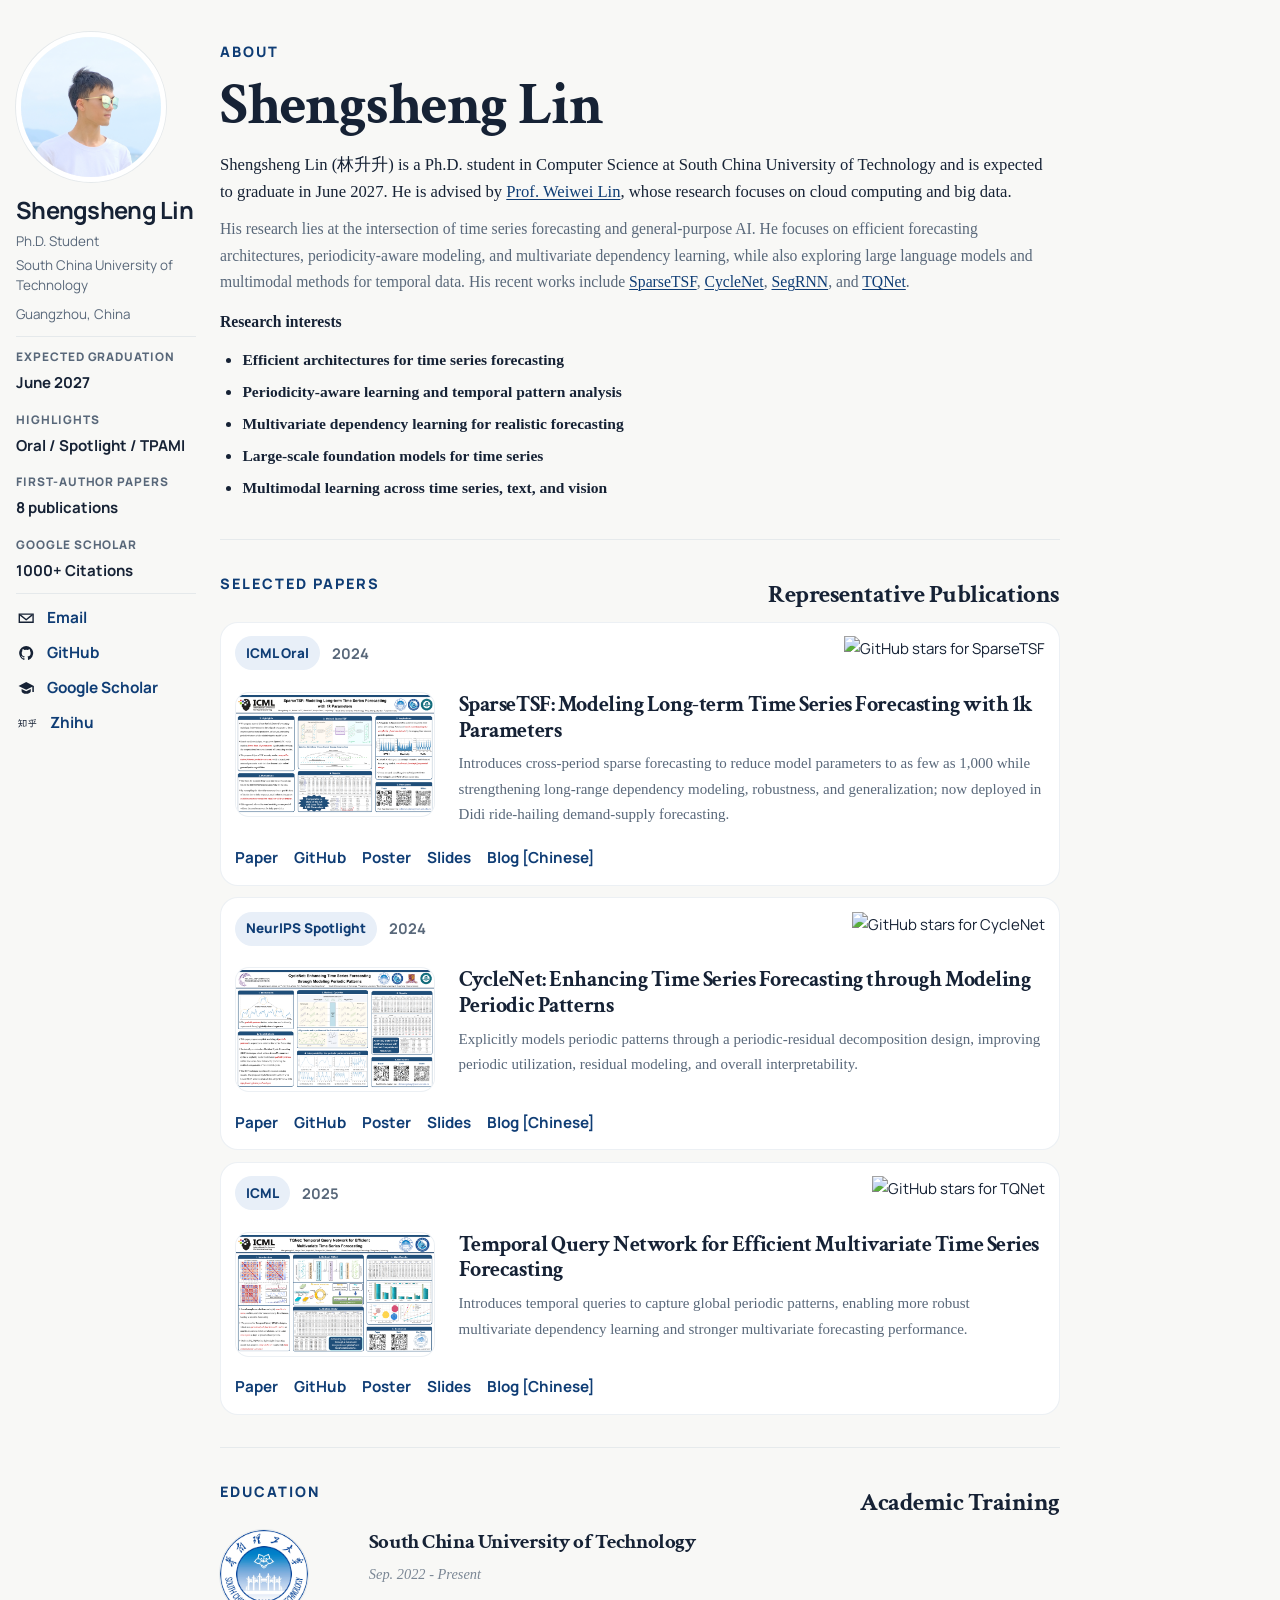
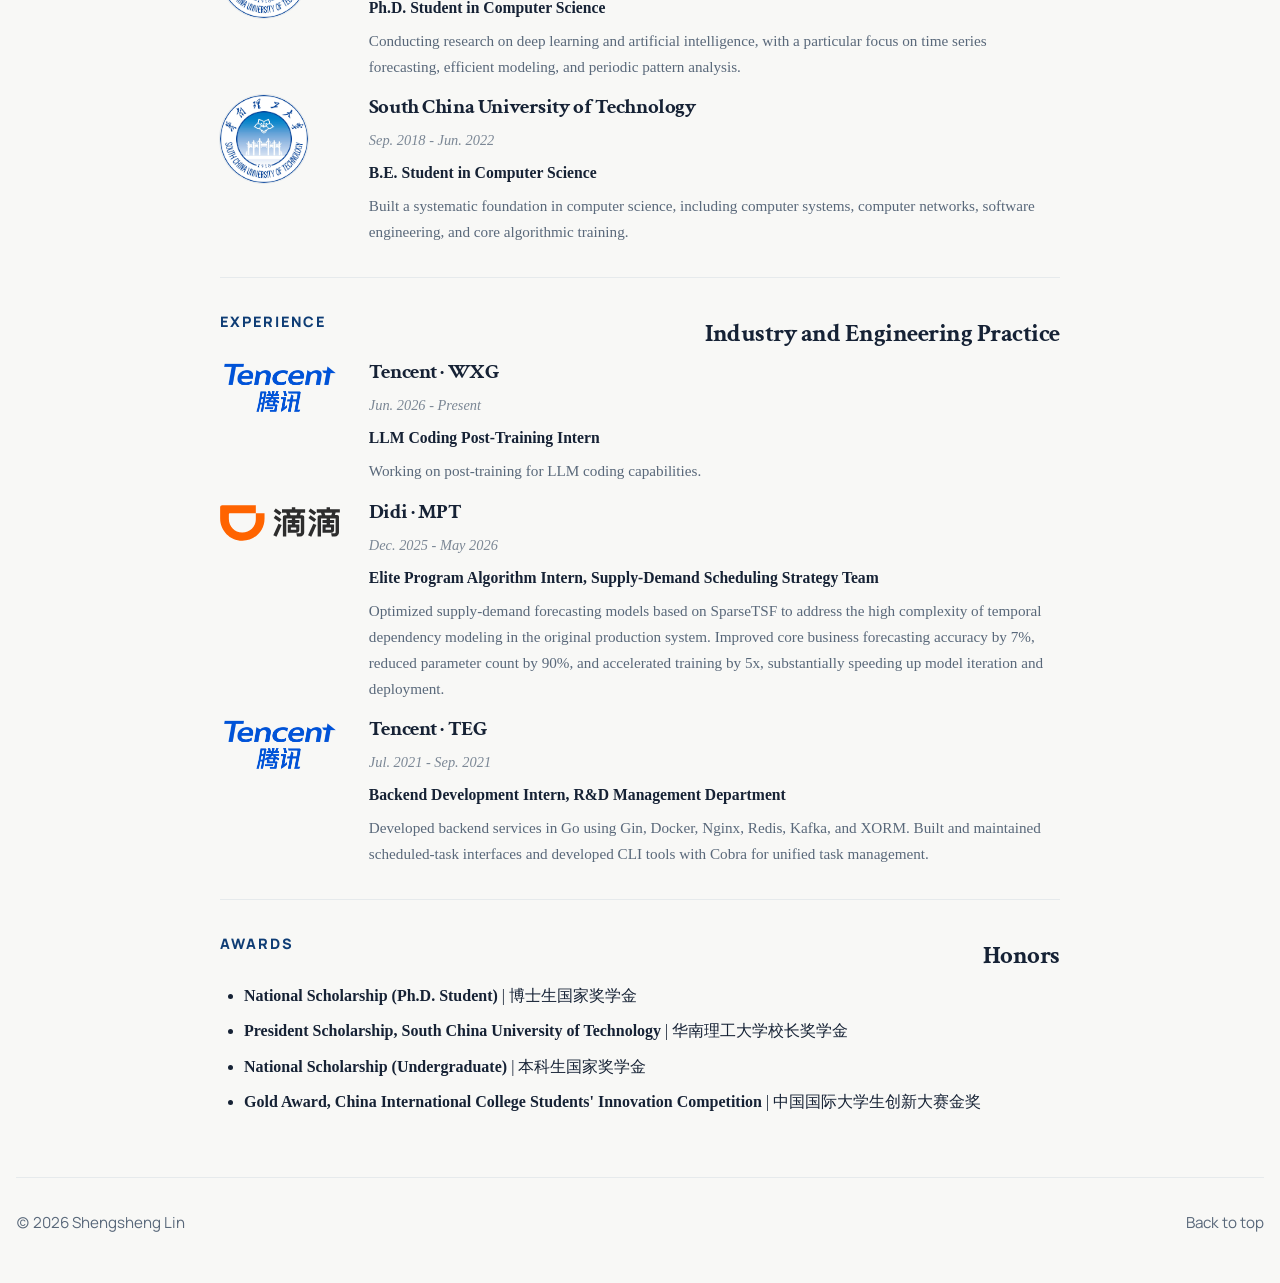
==== index.html @ 16d0e4eb "Update internship experience" ====
﻿<!DOCTYPE html>
<html lang="en">
  <head>
    <meta charset="UTF-8" />
    <meta name="viewport" content="width=device-width, initial-scale=1.0" />
    <title>Shengsheng Lin | Academic Homepage</title>
    <meta
      name="description"
      content="Academic homepage of Shengsheng Lin, Ph.D. student in Computer Science at South China University of Technology."
    />
    <link rel="preconnect" href="https://fonts.googleapis.com" />
    <link rel="preconnect" href="https://fonts.gstatic.com" crossorigin />
    <link
      href="https://fonts.googleapis.com/css2?family=Crimson+Text:wght@400;600;700&family=Manrope:wght@400;500;600;700;800&display=swap"
      rel="stylesheet"
    />
    <link rel="stylesheet" href="styles.css" />
  </head>
  <body>
    <main class="page-shell container" id="top">
      <aside class="intro-sidebar" aria-label="Profile summary">
        <img
          class="intro-avatar"
          src="assets/shengsheng-lin-avatar.jpg"
          alt="Portrait of Shengsheng Lin"
        />
        <h2 class="intro-name">Shengsheng Lin</h2>
        <p class="intro-role">Ph.D. Student</p>
        <p class="intro-affiliation">South China University of Technology</p>
        <p class="intro-location">Guangzhou, China</p>
        <dl class="intro-stats">
          <div>
            <dt>Expected Graduation</dt>
            <dd>June 2027</dd>
          </div>
          <div>
            <dt>Highlights</dt>
            <dd>Oral / Spotlight / TPAMI</dd>
          </div>
          <div>
            <dt>First-Author Papers</dt>
            <dd>8 publications</dd>
          </div>
          <div>
            <dt>Google Scholar</dt>
            <dd>1000+ Citations</dd>
          </div>
        </dl>
        <div class="intro-side-links" id="contact">
          <a href="mailto:linss2000@foxmail.com">
            <span class="icon" aria-hidden="true">
              <svg viewBox="0 0 24 24"><path d="M3 6.75h18v10.5H3z" fill="none" stroke="currentColor" stroke-width="1.8"/><path d="m4.5 8 7.5 6 7.5-6" fill="none" stroke="currentColor" stroke-width="1.8" stroke-linecap="round" stroke-linejoin="round"/></svg>
            </span>
            <span>Email</span>
          </a>
          <a href="https://github.com/lss-1138/" target="_blank" rel="noreferrer">
            <span class="icon" aria-hidden="true">
              <svg viewBox="0 0 24 24"><path d="M12 2.75a9.25 9.25 0 0 0-2.92 18.03c.46.08.62-.2.62-.44v-1.7c-2.53.55-3.06-1.08-3.06-1.08-.41-1.05-1.01-1.33-1.01-1.33-.82-.56.06-.55.06-.55.91.07 1.39.94 1.39.94.81 1.39 2.13.99 2.65.76.08-.59.32-.99.57-1.22-2.02-.23-4.14-1.01-4.14-4.49 0-.99.35-1.8.94-2.44-.09-.23-.41-1.17.09-2.43 0 0 .77-.25 2.52.93a8.7 8.7 0 0 1 4.58 0c1.74-1.18 2.51-.93 2.51-.93.5 1.26.19 2.2.1 2.43.58.64.93 1.45.93 2.44 0 3.49-2.12 4.26-4.15 4.49.33.28.61.83.61 1.68v2.49c0 .24.16.52.63.43A9.25 9.25 0 0 0 12 2.75Z" fill="currentColor"/></svg>
            </span>
            <span>GitHub</span>
          </a>
          <a href="https://scholar.google.com.hk/citations?user=_qbjJbAAAAAJ&hl=zh-CN" target="_blank" rel="noreferrer">
            <span class="icon" aria-hidden="true">
              <svg viewBox="0 0 24 24"><path d="M12 4 2 9.2 12 14l8-3.84V17h2V9.2L12 4Z" fill="currentColor"/><path d="M6 13.2V16c0 1.86 2.69 3.38 6 3.38s6-1.52 6-3.38v-2.8l-6 2.88-6-2.88Z" fill="currentColor"/></svg>
            </span>
            <span>Google Scholar</span>
          </a>
          <a href="https://www.zhihu.com/people/89-41-88-71-57" target="_blank" rel="noreferrer">
            <span class="icon icon-zhihu" aria-hidden="true">
              <svg viewBox="0 0 640 384"><g transform="translate(0 384) scale(1 -1)"><path d="M170.54 299.87V82.33L193.97 82.32L201.68 55.95L243.69 82.32H293.22V299.87H170.54zM268.29 105.94H240.35L212.45 88.43L207.37 105.9L195.47 105.94V276.25H268.29V105.94zM149.83 200.33H97.5C99.24 227.43 99.7 251.92 99.7 273.79H150.86S152.83 296.35 142.28 296.1H53.78C57.27 309.22 61.65 322.76 66.9 336.77C66.9 336.77 42.83 336.77 34.63 315.2C31.24 306.3 21.42 272.06 3.93 237.08C9.82 237.72 29.3 238.26 40.77 259.29C42.88 265.18 43.28 265.95 45.91 273.82H74.78C74.78 263.32 73.58 206.94 73.1 200.38H20.83C9.09 200.38 5.27 176.76 5.27 176.76H70.85C66.45 126.9 42.83 84.88 0 51.66C20.49 45.81 40.91 52.59 51 61.56C51 61.56 73.98 82.46 86.59 130.81L140.55 65.87S148.46 92.76 139.31 105.86C131.73 114.78 111.25 138.92 102.52 147.67L87.9 136.05C92.26 150.03 94.89 163.6 95.77 176.72H157.42S157.33 200.34 149.83 200.34zM561.85 201.93C582.68 227.57 606.83 260.5 606.83 260.5S588.18 275.3 579.45 264.56C573.45 256.41 542.62 216.36 542.62 216.36L561.85 201.93zM411.76 261.02C402.75 269.27 385.85 258.89 385.85 258.89S425.37 203.85 426.97 201.44L446.43 215.17S420.76 252.78 411.77 261.03zM640 189.65C620.22 189.65 509.09 188.72 508.94 188.72V289.72C513.75 289.72 521.36 290.12 531.79 290.92C572.67 293.33 601.92 294.92 619.56 295.73C619.56 295.73 631.78 322.92 618.97 329.17C615.9 330.35 595.8 324.59 595.8 324.59S430.58 308.1 363.44 306.54C365.04 297.72 371.06 289.46 379.22 286.99C392.53 283.51 401.91 285.29 428.37 286.1C453.2 287.7 472.05 288.53 484.88 288.53V188.72H351.41S354.23 166.41 376.92 165.87H484.86V94.95C484.86 80.98 473.67 72.96 460.38 73.83C446.3 73.72 434.3 74.98 418.69 75.64C420.68 71.67 425.02 61.25 438 53.8C447.88 48.99 454.17 47.23 464.02 47.23C493.58 47.23 509.69 64.51 508.91 92.54V165.86H631.27C640.95 165.86 639.97 189.64 639.97 189.64L640 189.65z" fill="currentColor"/></g></svg>
            </span>
            <span>Zhihu</span>
          </a>
        </div>
      </aside>

      <div class="page-content">
        <section class="hero section" id="about">
          <div class="intro-main">
            <p class="eyebrow">About</p>
            <h1>Shengsheng Lin</h1>
            <p class="intro-lead">
              Shengsheng Lin (林升升) is a Ph.D. student in Computer Science at South
              China University of Technology and is expected to graduate in June
              2027. He is advised by
              <a href="https://scholar.google.com.hk/citations?user=IWsha94AAAAJ&hl=zh-CN" target="_blank" rel="noreferrer">Prof. Weiwei Lin</a>,
              whose research focuses on cloud computing and big data.
            </p>
            <p class="intro-paragraph">
              His research lies at the intersection of time series forecasting
              and general-purpose AI. He focuses on efficient forecasting
              architectures, periodicity-aware modeling, and multivariate
              dependency learning, while also exploring large language models
              and multimodal methods for temporal data. His recent works
              include
              <a href="https://ieeexplore.ieee.org/abstract/document/11141354" target="_blank" rel="noreferrer">SparseTSF</a>,
              <a href="https://arxiv.org/pdf/2409.18479" target="_blank" rel="noreferrer">CycleNet</a>,
              <a href="https://github.com/lss-1138/SegRNN" target="_blank" rel="noreferrer">SegRNN</a>,
              and
              <a href="https://arxiv.org/pdf/2505.12917" target="_blank" rel="noreferrer">TQNet</a>.
            </p>
            <div class="interest-block">
              <p class="interest-title">Research interests</p>
              <ul class="interest-list">
                <li>Efficient architectures for time series forecasting</li>
                <li>Periodicity-aware learning and temporal pattern analysis</li>
                <li>Multivariate dependency learning for realistic forecasting</li>
                <li>Large-scale foundation models for time series</li>
                <li>Multimodal learning across time series, text, and vision</li>
              </ul>
            </div>
          </div>
        </section>

      <section class="section section-divider" id="papers">
        <div class="container">
          <div class="section-heading">
            <p class="section-kicker">Selected Papers</p>
            <h2>Representative Publications</h2>
          </div>
          <div class="paper-list">
            <article class="paper-item">
              <div class="paper-head">
                <div class="paper-meta-line">
                  <span class="badge">ICML Oral</span>
                  <span class="paper-year">2024</span>
                </div>
                <a class="paper-corner-badge" href="https://github.com/lss-1138/SparseTSF" target="_blank" rel="noreferrer">
                  <img alt="GitHub stars for SparseTSF" src="https://img.shields.io/github/stars/lss-1138/SparseTSF?style=social" />
                </a>
              </div>
              <div class="paper-body">
                <img
                  class="paper-thumb"
                  src="assets/sparsetsf-icml2024-oral-poster.png"
                  alt="Poster preview for SparseTSF"
                  data-fullsrc="assets/sparsetsf-icml2024-oral-poster.png"
                />
                <div class="paper-content">
                  <h3>SparseTSF: Modeling Long-term Time Series Forecasting with 1k Parameters</h3>
                  <p class="paper-summary">
                    Introduces cross-period sparse forecasting to reduce model
                    parameters to as few as 1,000 while strengthening long-range
                    dependency modeling, robustness, and generalization; now
                    deployed in Didi ride-hailing demand-supply forecasting.
                  </p>
                </div>
              </div>
              <div class="link-row">
                <a href="https://ieeexplore.ieee.org/abstract/document/11141354" target="_blank" rel="noreferrer">Paper</a>
                <a href="https://github.com/lss-1138/SparseTSF" target="_blank" rel="noreferrer">GitHub</a>
                <a href="https://drive.google.com/file/d/1pJ32EdIPgtRAYTQWYd768N6lPxtDx3sV/view?usp=drive_link" target="_blank" rel="noreferrer">Poster</a>
                <a href="https://drive.google.com/file/d/1UJOwT0SOEoBsPVaLEBX4gMhNKZX7CF9q/view?usp=drive_link" target="_blank" rel="noreferrer">Slides</a>
                <a href="https://zhuanlan.zhihu.com/p/701070533" target="_blank" rel="noreferrer">Blog [Chinese]</a>
              </div>
            </article>

            <article class="paper-item">
              <div class="paper-head">
                <div class="paper-meta-line">
                  <span class="badge">NeurIPS Spotlight</span>
                  <span class="paper-year">2024</span>
                </div>
                <a class="paper-corner-badge" href="https://github.com/ACAT-SCUT/CycleNet" target="_blank" rel="noreferrer">
                  <img alt="GitHub stars for CycleNet" src="https://img.shields.io/github/stars/ACAT-SCUT/CycleNet?style=social" />
                </a>
              </div>
              <div class="paper-body">
                <img
                  class="paper-thumb"
                  src="assets/cyclenet-neurips2024-spotlight-poster.png"
                  alt="Poster preview for CycleNet"
                  data-fullsrc="assets/cyclenet-neurips2024-spotlight-poster.png"
                />
                <div class="paper-content">
                  <h3>CycleNet: Enhancing Time Series Forecasting through Modeling Periodic Patterns</h3>
                  <p class="paper-summary">
                    Explicitly models periodic patterns through a
                    periodic-residual decomposition design, improving periodic
                    utilization, residual modeling, and overall interpretability.
                  </p>
                </div>
              </div>
              <div class="link-row">
                <a href="https://arxiv.org/pdf/2409.18479" target="_blank" rel="noreferrer">Paper</a>
                <a href="https://github.com/ACAT-SCUT/CycleNet" target="_blank" rel="noreferrer">GitHub</a>
                <a href="https://drive.google.com/file/d/1dBnmrjtTab4M5L9qfrdAp2Y_xr53hBZ1/view?usp=drive_link" target="_blank" rel="noreferrer">Poster</a>
                <a href="https://drive.google.com/file/d/1QcCCxRFtnFYPtaXmZiF4Zby5r-nl5tR5/view?usp=drive_link" target="_blank" rel="noreferrer">Slides</a>
                <a href="https://zhuanlan.zhihu.com/p/984766136" target="_blank" rel="noreferrer">Blog [Chinese]</a>
              </div>
            </article>

            <article class="paper-item">
              <div class="paper-head">
                <div class="paper-meta-line">
                  <span class="badge">ICML</span>
                  <span class="paper-year">2025</span>
                </div>
                <a class="paper-corner-badge" href="https://github.com/ACAT-SCUT/TQNet" target="_blank" rel="noreferrer">
                  <img alt="GitHub stars for TQNet" src="https://img.shields.io/github/stars/ACAT-SCUT/TQNet?style=social" />
                </a>
              </div>
              <div class="paper-body">
                <img
                  class="paper-thumb"
                  src="assets/tqnet-icml2025-poster.png"
                  alt="Poster preview for TQNet"
                  data-fullsrc="assets/tqnet-icml2025-poster.png"
                />
                <div class="paper-content">
                  <h3>Temporal Query Network for Efficient Multivariate Time Series Forecasting</h3>
                  <p class="paper-summary">
                    Introduces temporal queries to capture global periodic
                    patterns, enabling more robust multivariate dependency
                    learning and stronger multivariate forecasting performance.
                  </p>
                </div>
              </div>
              <div class="link-row">
                <a href="https://arxiv.org/pdf/2505.12917" target="_blank" rel="noreferrer">Paper</a>
                <a href="https://github.com/ACAT-SCUT/TQNet" target="_blank" rel="noreferrer">GitHub</a>
                <a href="https://drive.google.com/file/d/1ZFuo8_lDzD104UuzxkHRmchuWUPN2x5F/view?usp=drive_link" target="_blank" rel="noreferrer">Poster</a>
                <a href="https://drive.google.com/file/d/1cJVuZ1uLKSkLgbGJA_KZHVnehhlGx64S/view?usp=drive_link" target="_blank" rel="noreferrer">Slides</a>
                <a href="https://zhuanlan.zhihu.com/p/1908842630466471890" target="_blank" rel="noreferrer">Blog [Chinese]</a>
              </div>
            </article>
          </div>
        </div>
      </section>

      <section class="section section-divider" id="education">
        <div class="container">
          <div class="section-heading education-heading">
            <p class="section-kicker">Education</p>
            <h2>Academic Training</h2>
          </div>
          <div class="experience-list">
            <article class="experience-entry">
              <img
                class="experience-logo experience-logo-round"
                src="assets/scut-emblem.jpg"
                alt="South China University of Technology emblem"
              />
              <div class="experience-content">
                <h3>South China University of Technology</h3>
                <p class="experience-date">Sep. 2022 - Present</p>
                <p class="experience-role">Ph.D. Student in Computer Science</p>
                <p class="experience-desc">
                  Conducting research on deep learning and artificial
                  intelligence, with a particular focus on time series
                  forecasting, efficient modeling, and periodic pattern
                  analysis.
                </p>
              </div>
            </article>
            <article class="experience-entry">
              <img
                class="experience-logo experience-logo-round"
                src="assets/scut-emblem.jpg"
                alt="South China University of Technology emblem"
              />
              <div class="experience-content">
                <h3>South China University of Technology</h3>
                <p class="experience-date">Sep. 2018 - Jun. 2022</p>
                <p class="experience-role">B.E. Student in Computer Science</p>
                <p class="experience-desc">
                  Built a systematic foundation in computer science, including
                  computer systems, computer networks, software engineering,
                  and core algorithmic training.
                </p>
              </div>
            </article>
          </div>
        </div>
      </section>

      <section class="section section-divider" id="experience">
        <div class="container">
          <div class="section-heading">
            <p class="section-kicker">Experience</p>
            <h2>Industry and Engineering Practice</h2>
          </div>
          <div class="experience-list">
            <article class="experience-entry">
              <img
                class="experience-logo"
                src="assets/tencent-logo.avif"
                alt="Tencent logo"
              />
              <div class="experience-content">
                <h3>Tencent · WXG</h3>
                <p class="experience-date">Jun. 2026 - Present</p>
                <p class="experience-role">LLM Coding Post-Training Intern</p>
                <p class="experience-desc">
                  Working on post-training for LLM coding capabilities.
                </p>
              </div>
            </article>
            <article class="experience-entry">
              <img
                class="experience-logo"
                src="assets/didi-logo.svg"
                alt="Didi Chuxing logo"
              />
              <div class="experience-content">
                <h3>Didi · MPT</h3>
                <p class="experience-date">Dec. 2025 - May 2026</p>
                <p class="experience-role">Elite Program Algorithm Intern, Supply-Demand Scheduling Strategy Team</p>
                <p class="experience-desc">
                  Optimized supply-demand forecasting models based on
                  SparseTSF to address the high complexity of temporal
                  dependency modeling in the original production system.
                  Improved core business forecasting accuracy by 7%, reduced
                  parameter count by 90%, and accelerated training by 5x,
                  substantially speeding up model iteration and deployment.
                </p>
              </div>
            </article>
            <article class="experience-entry">
              <img
                class="experience-logo"
                src="assets/tencent-logo.avif"
                alt="Tencent logo"
              />
              <div class="experience-content">
                <h3>Tencent · TEG</h3>
                <p class="experience-date">Jul. 2021 - Sep. 2021</p>
                <p class="experience-role">Backend Development Intern, R&amp;D Management Department</p>
                <p class="experience-desc">
                  Developed backend services in Go using Gin, Docker, Nginx,
                  Redis, Kafka, and XORM. Built and maintained scheduled-task
                  interfaces and developed CLI tools with Cobra for unified
                  task management.
                </p>
              </div>
            </article>
          </div>
        </div>
      </section>

      <section class="section section-divider" id="awards">
        <div class="container">
          <div class="section-heading">
            <p class="section-kicker">Awards</p>
            <h2>Honors</h2>
          </div>
          <ul class="awards-list">
            <li>
              <strong>National Scholarship (Ph.D. Student)</strong> | 博士生国家奖学金
            </li>
            <li>
              <strong>President Scholarship, South China University of Technology</strong> | 华南理工大学校长奖学金
            </li>
            <li>
              <strong>National Scholarship (Undergraduate)</strong> | 本科生国家奖学金
            </li>
            <li>
              <strong>Gold Award, China International College Students' Innovation Competition</strong> | 中国国际大学生创新大赛金奖
            </li>
          </ul>
        </div>
      </section>

      </div>
    </main>

    <footer class="site-footer">
      <div class="container footer-shell">
        <p>(c) <span id="current-year"></span> Shengsheng Lin</p>
        <a href="#top">Back to top</a>
      </div>
    </footer>

    <div class="lightbox" id="image-lightbox" aria-hidden="true">
      <button class="lightbox-close" type="button" aria-label="Close image viewer">x</button>
      <img class="lightbox-image" src="" alt="" />
    </div>

    <script src="script.js"></script>
  </body>
</html>
---- styles.css ----
:root {
  color-scheme: light;
  --bg: #f8f8f6;
  --surface: #ffffff;
  --surface-soft: #f4f6f8;
  --text: #162235;
  --text-soft: #59687a;
  --line: #d9e1e8;
  --line-soft: rgba(15, 61, 117, 0.08);
  --accent: #0f3d75;
  --accent-soft: #e8eff8;
  --shadow: 0 16px 40px rgba(11, 28, 52, 0.08);
  --radius-lg: 24px;
  --radius-md: 18px;
  --radius-sm: 12px;
  --container: 1100px;
  --nav-height: 78px;
}

*,
*::before,
*::after {
  box-sizing: border-box;
}

html {
  scroll-behavior: smooth;
  scroll-padding-top: calc(var(--nav-height) + 18px);
}

body {
  margin: 0;
  font-family: "Manrope", sans-serif;
  background: var(--bg);
  color: var(--text);
  line-height: 1.7;
  font-size: 15px;
}

img {
  display: block;
  max-width: 100%;
}

a {
  color: inherit;
  text-decoration: none;
}

button,
a {
  -webkit-tap-highlight-color: transparent;
}

.container {
  width: min(calc(100% - 2rem), 1320px);
  margin: 0 auto;
}

.page-shell {
  display: block;
  padding-top: 2.5rem;
}

.page-content {
  max-width: 840px;
  margin: 0 auto;
  min-width: 0;
}

.page-content .container {
  width: 100%;
  margin: 0;
}

.section {
  padding: 2rem 0;
}

.section-divider {
  border-top: 1px solid var(--line-soft);
}

.site-header {
  position: sticky;
  top: 0;
  z-index: 100;
  backdrop-filter: blur(14px);
  background: rgba(248, 248, 246, 0.9);
  border-bottom: 1px solid var(--line-soft);
}

.nav-shell {
  min-height: var(--nav-height);
  display: flex;
  align-items: center;
  justify-content: space-between;
  gap: 1rem;
}

.brand {
  display: inline-flex;
  align-items: center;
  gap: 0.75rem;
  font-weight: 800;
  letter-spacing: -0.02em;
}

.brand-mark {
  width: 2.5rem;
  height: 2.5rem;
  display: inline-grid;
  place-items: center;
  border-radius: 50%;
  background: var(--accent);
  color: #fff;
  font-size: 0.9rem;
}

.site-nav {
  display: flex;
  flex-wrap: wrap;
  justify-content: flex-end;
  gap: 0.25rem;
}

.site-nav a {
  color: var(--text-soft);
  padding: 0.55rem 0.8rem;
  border-radius: 999px;
  font-size: 0.94rem;
  transition: color 160ms ease, background-color 160ms ease;
}

.site-nav a:hover,
.site-nav a:focus-visible,
.site-nav a.is-active {
  color: var(--accent);
  background: rgba(15, 61, 117, 0.08);
}

.nav-toggle {
  display: none;
  width: 2.75rem;
  height: 2.75rem;
  border: 0;
  padding: 0;
  border-radius: 50%;
  background: var(--surface);
  box-shadow: 0 8px 20px rgba(15, 61, 117, 0.08);
}

.nav-toggle span {
  display: block;
  width: 1.2rem;
  height: 2px;
  margin: 0.25rem auto;
  border-radius: 999px;
  background: var(--text);
}

.hero {
  padding-top: 0;
}

.eyebrow,
.section-kicker {
  margin: 0 0 0.8rem;
  color: var(--accent);
  font-size: 0.9rem;
  font-weight: 800;
  text-transform: uppercase;
  letter-spacing: 0.14em;
}

.hero h1,
.section-heading h2,
.paper-content h3,
.experience-content h3 {
  font-family: "Crimson Text", serif;
  letter-spacing: -0.02em;
}

.hero h1 {
  margin: 0;
  font-size: clamp(2.4rem, 4.6vw, 4rem);
  line-height: 1;
}

.button {
  display: inline-flex;
  align-items: center;
  justify-content: center;
  min-height: 2.9rem;
  padding: 0.7rem 1.05rem;
  border-radius: 999px;
  border: 1px solid var(--line);
  background: var(--surface);
  color: var(--text);
  font-weight: 700;
  transition: transform 160ms ease, border-color 160ms ease, color 160ms ease,
    background-color 160ms ease;
}

.button:hover,
.button:focus-visible {
  transform: translateY(-1px);
  border-color: var(--accent);
  color: var(--accent);
}

.button-primary {
  background: var(--accent);
  color: #fff;
  border-color: var(--accent);
}

.button-primary:hover,
.button-primary:focus-visible {
  color: #fff;
  background: #0c3564;
}

.news-panel,
.contact-card {
  background: var(--surface);
  border: 1px solid var(--line-soft);
  border-radius: var(--radius-md);
}

.intro-sidebar {
  position: fixed;
  top: 2rem;
  left: max(1rem, calc(50vw - 700px));
  width: 180px;
}

.intro-avatar {
  width: 150px;
  aspect-ratio: 1;
  object-fit: cover;
  border-radius: 50%;
  border: 5px solid var(--surface);
  box-shadow: 0 0 0 1px var(--line-soft);
  background: var(--surface);
}

.intro-name {
  margin: 1rem 0 0;
  font-size: 1.48rem;
  line-height: 1.05;
  font-family: "Manrope", sans-serif;
  letter-spacing: -0.03em;
}

.intro-role,
.intro-affiliation,
.intro-location {
  margin: 0.6rem 0 0;
  color: var(--text-soft);
  font-size: 0.84rem;
  line-height: 1.45;
}

.intro-affiliation {
  margin-top: 0.28rem;
}

.intro-stats {
  margin: 0.75rem 0 0;
  padding: 0.6rem 0;
  border-top: 1px solid var(--line-soft);
  border-bottom: 1px solid var(--line-soft);
  display: grid;
  gap: 0.85rem;
}

.intro-stats div {
  display: grid;
  gap: 0.2rem;
}

.intro-stats dt {
  color: var(--text-soft);
  font-size: 0.74rem;
  font-weight: 800;
  text-transform: uppercase;
  letter-spacing: 0.08em;
}

.intro-stats dd {
  margin: 0;
  font-weight: 700;
  font-size: 0.94rem;
}

.intro-side-links {
  display: grid;
  gap: 0.55rem;
  margin-top: 0.7rem;
}

.intro-side-links a,
.intro-links a {
  display: inline-flex;
  align-items: center;
  gap: 0.65rem;
  color: var(--accent);
  font-weight: 700;
  font-size: 0.96rem;
}

.icon {
  width: 1.3rem;
  min-width: 1.3rem;
  height: 1.3rem;
  display: inline-flex;
  align-items: center;
  justify-content: center;
  border-radius: 50%;
  color: var(--text);
  font-size: 0.74rem;
  font-weight: 800;
  line-height: 1;
}

.icon svg {
  width: 1.15rem;
  height: 1.15rem;
  display: block;
}

.icon-zhihu {
  border-radius: 0;
  width: 1.45rem;
  min-width: 1.45rem;
  height: 1.1rem;
}

.intro-main h1 {
  margin-bottom: 1rem;
}

.intro-lead,
.intro-paragraph {
  max-width: 52rem;
  color: var(--text-soft);
  font-family: "Times New Roman", Times, serif;
}

.intro-lead a,
.intro-paragraph a {
  color: var(--accent);
  text-decoration: underline;
  text-decoration-thickness: 1px;
  text-underline-offset: 0.1em;
}

.intro-lead a:hover,
.intro-lead a:focus-visible,
.intro-paragraph a:hover,
.intro-paragraph a:focus-visible {
  color: #0c3564;
}

.intro-lead {
  margin: 0 0 0.65rem;
  font-size: 1.04rem;
  line-height: 1.62;
  color: var(--text);
}

.intro-paragraph {
  margin: 0 0 0.65rem;
  font-size: 0.98rem;
  line-height: 1.68;
}

.interest-block {
  margin-top: 0.85rem;
}

.interest-title {
  margin: 0 0 0.7rem;
  color: var(--text);
  font-weight: 800;
  font-size: 0.98rem;
  font-family: "Times New Roman", Times, serif;
}

.interest-list {
  margin: 0;
  padding-left: 1.4rem;
  color: var(--text);
  font-family: "Times New Roman", Times, serif;
}

.interest-list li {
  margin-bottom: 0.35rem;
  font-weight: 600;
  font-size: 0.97rem;
}

.intro-links {
  display: flex;
  flex-wrap: wrap;
  gap: 1rem 1.4rem;
  margin-top: 1rem;
  padding-top: 0.75rem;
  border-top: 1px solid var(--line-soft);
}

.compact-heading {
  align-items: start;
  margin-bottom: 0;
}

.section-heading {
  display: flex;
  align-items: end;
  justify-content: space-between;
  gap: 1rem;
  margin-bottom: 0.8rem;
}

.section-heading h2 {
  margin: 0;
  font-size: clamp(1.2rem, 2.1vw, 1.55rem);
  line-height: 1.08;
}

.prose {
  max-width: 74ch;
  color: var(--text-soft);
  font-size: 0.96rem;
  font-family: "Times New Roman", Times, serif;
}

.prose p {
  margin: 0 0 1rem;
}

.news-panel {
  padding: 0.2rem 0;
}

.news-list {
  display: grid;
  gap: 0.2rem;
  max-height: 290px;
  overflow-y: auto;
}

.news-item {
  display: grid;
  grid-template-columns: 72px 1fr;
  gap: 1.2rem;
  align-items: start;
  padding: 0.95rem 1.2rem;
}

.news-item + .news-item {
  border-top: 1px solid var(--line-soft);
}

.news-item time {
  color: var(--accent);
  font-weight: 800;
  font-size: 0.95rem;
}

.news-item p,
.paper-summary,
.experience-desc {
  margin: 0;
  color: var(--text-soft);
  font-family: "Times New Roman", Times, serif;
}

.paper-list {
  display: grid;
  gap: 0.7rem;
}

.paper-item {
  display: grid;
  gap: 0.9rem;
  padding: 0.85rem;
  background: var(--surface);
  border: 1px solid var(--line-soft);
  border-radius: var(--radius-md);
  transition: transform 180ms ease, box-shadow 180ms ease, border-color 180ms ease;
}

.paper-item:hover,
.paper-item:focus-within {
  transform: translateY(-2px);
  box-shadow: var(--shadow);
  border-color: rgba(15, 61, 117, 0.18);
}

.paper-body {
  display: grid;
  grid-template-columns: 200px minmax(0, 1fr);
  gap: 1.5rem;
  align-items: start;
}

.paper-thumb {
  width: 100%;
  aspect-ratio: 16 / 10;
  object-fit: contain;
  border-radius: 14px;
  border: 1px solid var(--line-soft);
  background: #fff;
  cursor: zoom-in;
}

.paper-content {
  min-width: 0;
}

.paper-head {
  display: flex;
  align-items: flex-start;
  justify-content: space-between;
  gap: 1rem;
  margin-bottom: 0.45rem;
}

.paper-meta-line {
  display: flex;
  align-items: center;
  flex-wrap: wrap;
  gap: 0.75rem;
}

.badge {
  display: inline-flex;
  align-items: center;
  min-height: 2rem;
  padding: 0.35rem 0.7rem;
  border-radius: 999px;
  background: var(--accent-soft);
  color: var(--accent);
  font-size: 0.84rem;
  font-weight: 800;
}

.badge-secondary {
  background: rgba(15, 61, 117, 0.06);
  color: var(--text);
}

.paper-year {
  color: var(--text-soft);
  font-size: 0.92rem;
  font-weight: 700;
}

.paper-content h3 {
  margin: 0 0 0.5rem;
  font-size: 1.36rem;
  line-height: 1.18;
}

.paper-corner-badge {
  display: inline-flex;
  align-items: center;
  justify-content: flex-end;
  flex-shrink: 0;
}

.paper-corner-badge img {
  display: block;
}

.paper-summary-secondary {
  margin-top: 0.35rem;
}

.link-row {
  display: flex;
  flex-wrap: wrap;
  gap: 1rem;
  padding-top: 0.2rem;
  font-size: 0.95rem;
}

.link-row a,
.contact-links a {
  color: var(--accent);
  font-weight: 700;
  position: relative;
}

.link-row a::after,
.contact-links a::after {
  content: "";
  position: absolute;
  left: 0;
  bottom: -0.1rem;
  width: 100%;
  height: 1px;
  background: currentColor;
  transform: scaleX(0.2);
  transform-origin: left center;
  opacity: 0;
  transition: opacity 160ms ease, transform 160ms ease;
}

.link-row a:hover::after,
.link-row a:focus-visible::after,
.contact-links a:hover::after,
.contact-links a:focus-visible::after {
  opacity: 1;
  transform: scaleX(1);
}

.repo-badge {
  flex-shrink: 0;
}

.repo-badge img {
  display: block;
  height: 20px;
}

.lightbox {
  position: fixed;
  inset: 0;
  z-index: 200;
  display: none;
  align-items: center;
  justify-content: center;
  padding: 2rem;
  background: rgba(10, 16, 24, 0.82);
}

.lightbox.is-open {
  display: flex;
}

.lightbox-image {
  max-width: min(1200px, 92vw);
  max-height: 88vh;
  width: auto;
  height: auto;
  border-radius: 16px;
  background: #fff;
  box-shadow: 0 20px 60px rgba(0, 0, 0, 0.32);
}

.lightbox-close {
  position: absolute;
  top: 1rem;
  right: 1rem;
  width: 3rem;
  height: 3rem;
  border: 0;
  border-radius: 50%;
  background: rgba(255, 255, 255, 0.14);
  color: #fff;
  font-size: 1.8rem;
  line-height: 1;
  cursor: pointer;
}

.experience-list {
  display: grid;
  gap: 1rem;
}

.experience-entry {
  display: grid;
  grid-template-columns: 120px minmax(0, 1fr);
  gap: 1.8rem;
  align-items: start;
}

.experience-logo {
  width: 100%;
  max-width: 120px;
  max-height: 72px;
  object-fit: contain;
}

.experience-logo-round {
  max-width: 88px;
  max-height: 88px;
  border-radius: 50%;
  object-fit: cover;
  box-shadow: 0 0 0 1px var(--line-soft);
}

.experience-content h3 {
  margin: 0;
  font-size: 1.34rem;
  line-height: 1.18;
}

.experience-date {
  margin: 0.45rem 0 0.5rem;
  color: #7b8795;
  font-style: italic;
  font-size: 0.9rem;
  font-family: "Times New Roman", Times, serif;
}

.experience-role {
  margin: 0 0 0.4rem;
  font-weight: 800;
  color: var(--text);
  font-size: 0.98rem;
  font-family: "Times New Roman", Times, serif;
}

.experience-desc {
  margin: 0;
  color: var(--text-soft);
  font-size: 0.95rem;
}

.competition-list {
  display: grid;
  gap: 0.9rem;
}

.competition-entry {
  border-top: 2px solid var(--text);
  padding-top: 0.7rem;
}

.competition-head {
  display: flex;
  align-items: flex-start;
  justify-content: space-between;
  gap: 1.5rem;
}

.competition-head h3 {
  margin: 0;
  font-size: 1.22rem;
  line-height: 1.3;
  font-weight: 800;
}

.competition-highlight {
  font-weight: 800;
}

.competition-meta {
  flex-shrink: 0;
  text-align: right;
  color: var(--text);
  font-size: 0.95rem;
  line-height: 1.5;
}

.competition-meta p,
.competition-role,
.competition-desc {
  margin: 0;
}

.competition-role {
  margin-top: 0.15rem;
  font-weight: 700;
  color: var(--text);
  font-size: 0.98rem;
}

.competition-desc {
  margin-top: 0.3rem;
  color: var(--text);
  font-size: 0.98rem;
  line-height: 1.65;
}

.awards-list {
  margin: 0;
  padding-left: 1.5rem;
}

.awards-list li {
  margin-bottom: 0.5rem;
  font-size: 1rem;
  color: var(--text);
  font-family: "Times New Roman", Times, serif;
}

.awards-list strong {
  font-size: 1rem;
}

.site-footer {
  padding: 1.4rem 0 2rem;
}

.footer-shell {
  display: flex;
  align-items: center;
  justify-content: space-between;
  gap: 1rem;
  padding-top: 1rem;
  border-top: 1px solid var(--line-soft);
  color: var(--text-soft);
  font-size: 0.95rem;
}

@media (prefers-color-scheme: dark) {
  :root {
    color-scheme: dark;
    --bg: #0d131c;
    --surface: #131d2a;
    --surface-soft: #162231;
    --text: #eff4fb;
    --text-soft: #b8c5d4;
    --line: #304154;
    --line-soft: rgba(160, 188, 220, 0.12);
    --accent: #7eb2f1;
    --accent-soft: rgba(126, 178, 241, 0.12);
    --shadow: 0 20px 46px rgba(0, 0, 0, 0.28);
  }

  .site-header {
    background: rgba(13, 19, 28, 0.88);
  }

  .button-primary {
    color: #07111d;
  }

  .news-panel,
  .paper-item {
    box-shadow: none;
  }
}

@media (max-width: 1200px) {
  .intro-sidebar {
    position: static;
    width: auto;
  }
}

@media (max-width: 980px) {
  .page-shell,
  .experience-entry {
    grid-template-columns: 1fr;
  }

  .hero {
    padding-top: 3.5rem;
  }

  .paper-item {
    gap: 0.75rem;
  }

  .paper-body {
    grid-template-columns: 1fr;
    gap: 0.9rem;
  }

  .paper-thumb {
    max-width: 320px;
  }

  .paper-head {
    flex-direction: column;
    gap: 0.45rem;
  }

  .experience-logo,
  .experience-logo-round {
    max-width: 92px;
  }

  .competition-head {
    flex-direction: column;
    gap: 0.3rem;
  }

  .competition-meta {
    text-align: left;
  }
}

@media (max-width: 840px) {
  .nav-toggle {
    display: inline-block;
  }

  .site-nav {
    position: absolute;
    top: calc(100% + 0.6rem);
    right: 1rem;
    left: 1rem;
    display: none;
    flex-direction: column;
    gap: 0.2rem;
    padding: 0.6rem;
    background: rgba(255, 255, 255, 0.97);
    border: 1px solid var(--line-soft);
    border-radius: 20px;
    box-shadow: var(--shadow);
  }

  .site-nav.is-open {
    display: flex;
  }
}

@media (max-width: 640px) {
  .section {
    padding: 2rem 0;
  }

  .container {
    width: min(calc(100% - 1.2rem), var(--container));
  }

  .page-shell {
    padding-top: 1.6rem;
  }

  .news-item {
    grid-template-columns: 1fr;
    gap: 0.25rem;
  }

  .footer-shell,
  .section-heading {
    align-items: start;
    flex-direction: column;
  }
}
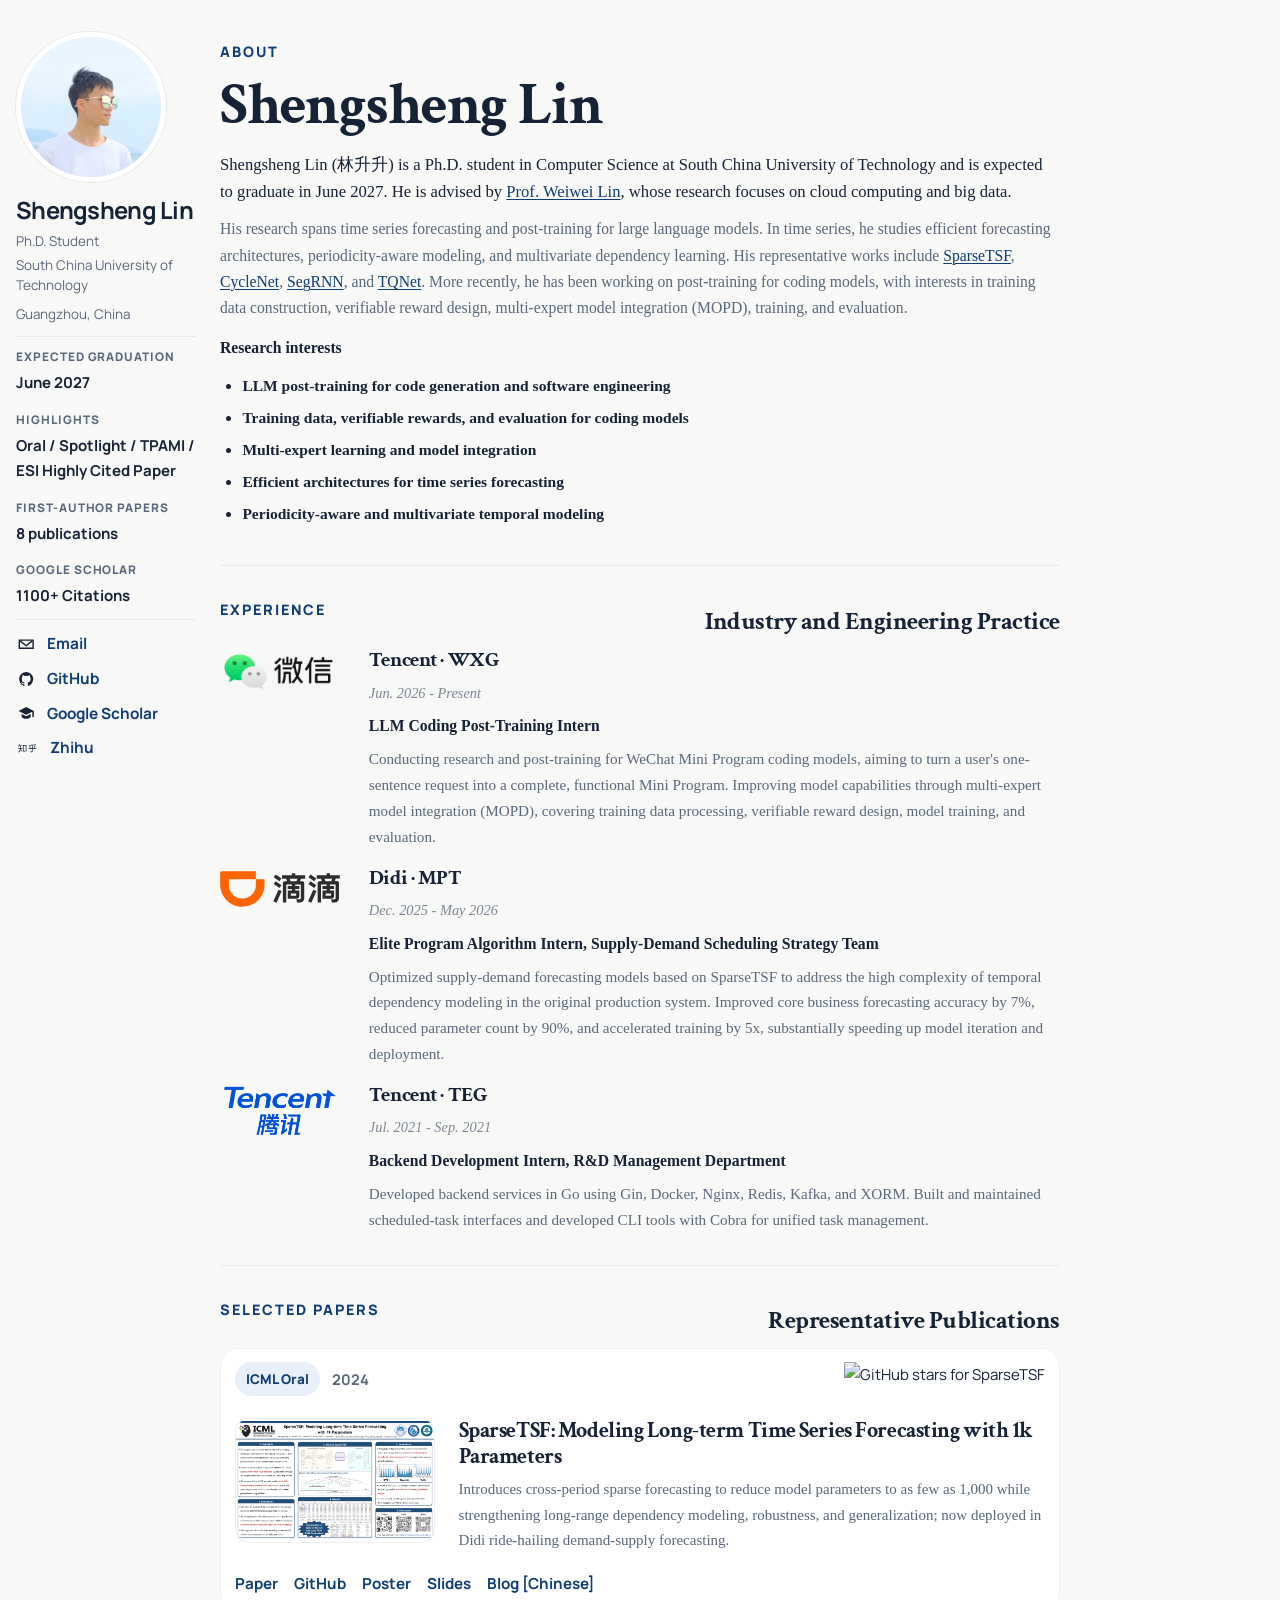
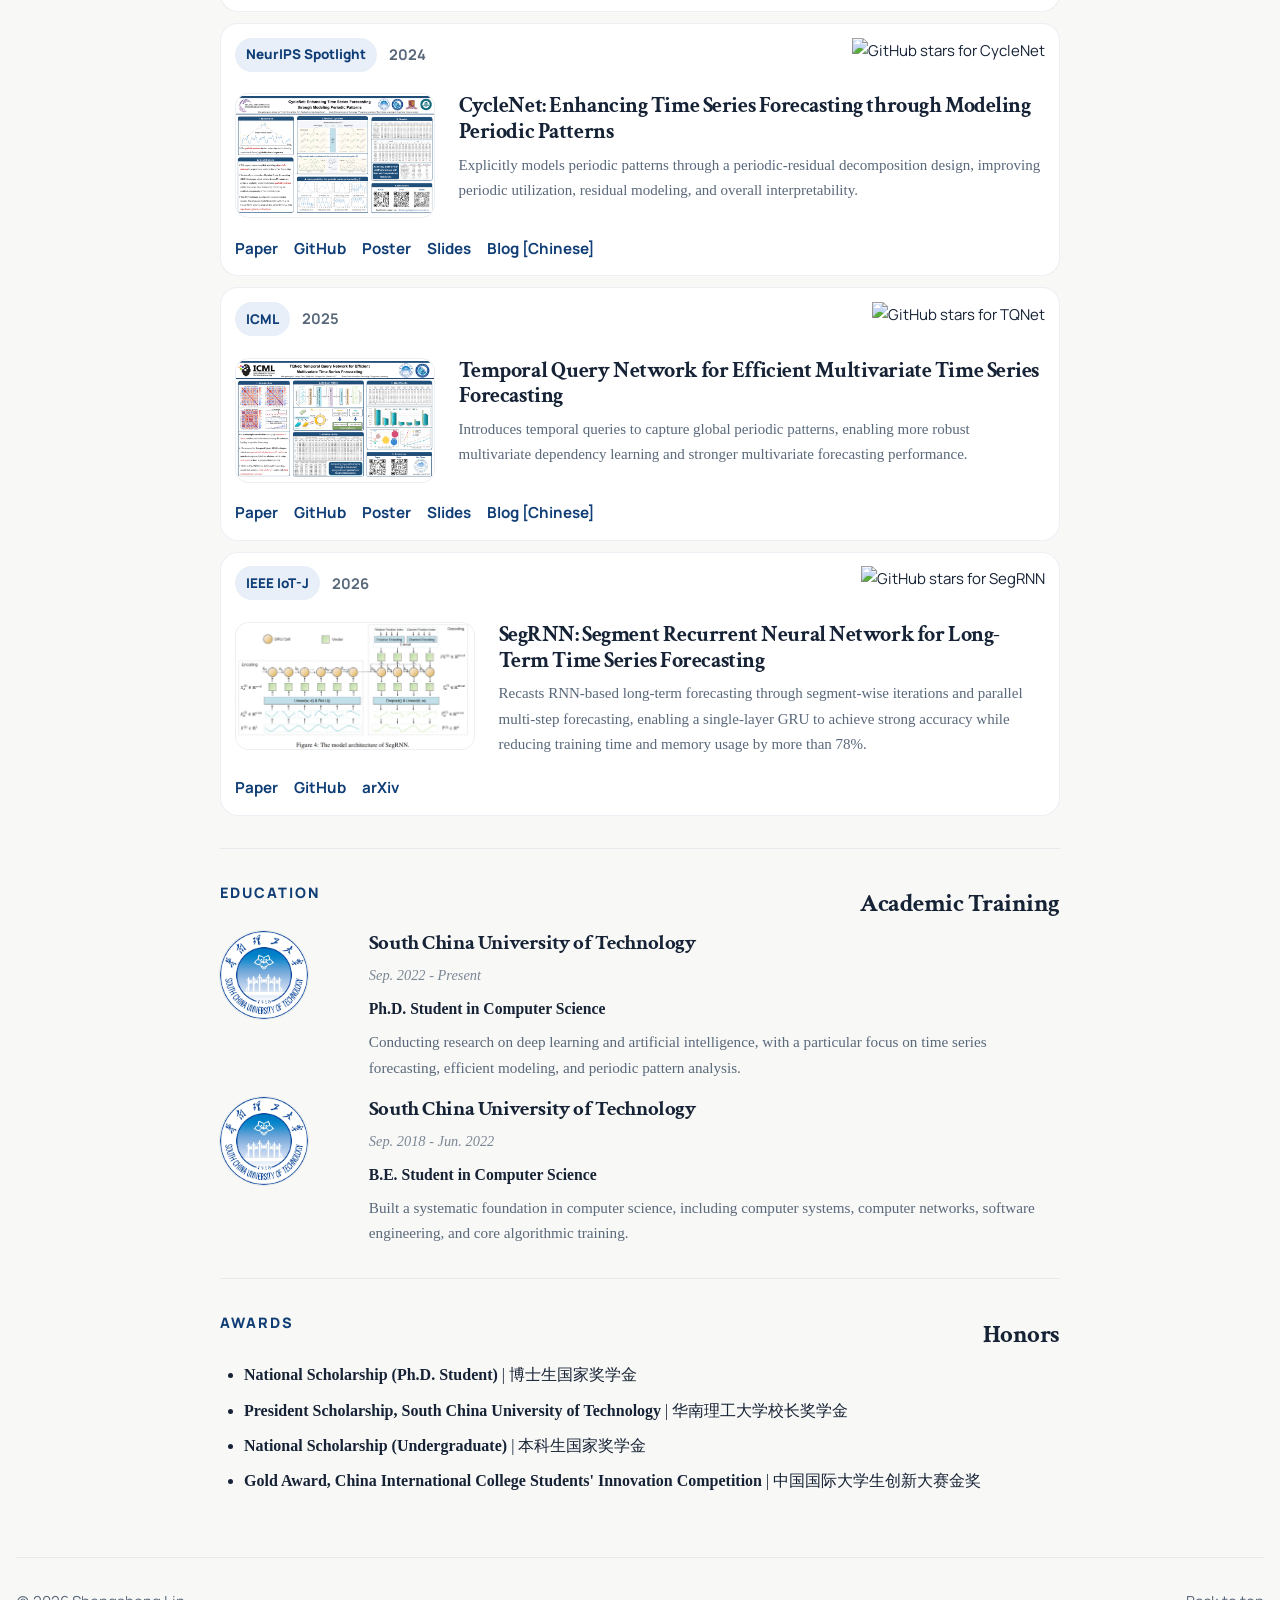
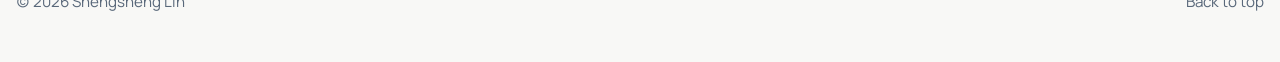
==== commit 2dd570af: "Update research profile and representative work" ====
--- a/index.html
+++ b/index.html
@@ -14,7 +14,7 @@
       href="https://fonts.googleapis.com/css2?family=Crimson+Text:wght@400;600;700&family=Manrope:wght@400;500;600;700;800&display=swap"
       rel="stylesheet"
     />
-    <link rel="stylesheet" href="styles.css" />
+    <link rel="stylesheet" href="styles.css?v=20260815-2" />
   </head>
   <body>
     <main class="page-shell container" id="top">
@@ -35,7 +35,7 @@
           </div>
           <div>
             <dt>Highlights</dt>
-            <dd>Oral / Spotlight / TPAMI</dd>
+            <dd>Oral / Spotlight / TPAMI / ESI Highly Cited Paper</dd>
           </div>
           <div>
             <dt>First-Author Papers</dt>
@@ -43,7 +43,7 @@
           </div>
           <div>
             <dt>Google Scholar</dt>
-            <dd>1000+ Citations</dd>
+            <dd>1100+ Citations</dd>
           </div>
         </dl>
         <div class="intro-side-links" id="contact">
@@ -87,192 +87,33 @@
               whose research focuses on cloud computing and big data.
             </p>
             <p class="intro-paragraph">
-              His research lies at the intersection of time series forecasting
-              and general-purpose AI. He focuses on efficient forecasting
-              architectures, periodicity-aware modeling, and multivariate
-              dependency learning, while also exploring large language models
-              and multimodal methods for temporal data. His recent works
+              His research spans time series forecasting and post-training for
+              large language models. In time series, he studies efficient
+              forecasting architectures, periodicity-aware modeling, and
+              multivariate dependency learning. His representative works
               include
               <a href="https://ieeexplore.ieee.org/abstract/document/11141354" target="_blank" rel="noreferrer">SparseTSF</a>,
               <a href="https://arxiv.org/pdf/2409.18479" target="_blank" rel="noreferrer">CycleNet</a>,
               <a href="https://github.com/lss-1138/SegRNN" target="_blank" rel="noreferrer">SegRNN</a>,
               and
               <a href="https://arxiv.org/pdf/2505.12917" target="_blank" rel="noreferrer">TQNet</a>.
+              More recently, he has been working on post-training for coding
+              models, with interests in training data construction, verifiable
+              reward design, multi-expert model integration (MOPD), training,
+              and evaluation.
             </p>
             <div class="interest-block">
               <p class="interest-title">Research interests</p>
               <ul class="interest-list">
+                <li>LLM post-training for code generation and software engineering</li>
+                <li>Training data, verifiable rewards, and evaluation for coding models</li>
+                <li>Multi-expert learning and model integration</li>
                 <li>Efficient architectures for time series forecasting</li>
-                <li>Periodicity-aware learning and temporal pattern analysis</li>
-                <li>Multivariate dependency learning for realistic forecasting</li>
-                <li>Large-scale foundation models for time series</li>
-                <li>Multimodal learning across time series, text, and vision</li>
+                <li>Periodicity-aware and multivariate temporal modeling</li>
               </ul>
             </div>
           </div>
         </section>
-
-      <section class="section section-divider" id="papers">
-        <div class="container">
-          <div class="section-heading">
-            <p class="section-kicker">Selected Papers</p>
-            <h2>Representative Publications</h2>
-          </div>
-          <div class="paper-list">
-            <article class="paper-item">
-              <div class="paper-head">
-                <div class="paper-meta-line">
-                  <span class="badge">ICML Oral</span>
-                  <span class="paper-year">2024</span>
-                </div>
-                <a class="paper-corner-badge" href="https://github.com/lss-1138/SparseTSF" target="_blank" rel="noreferrer">
-                  <img alt="GitHub stars for SparseTSF" src="https://img.shields.io/github/stars/lss-1138/SparseTSF?style=social" />
-                </a>
-              </div>
-              <div class="paper-body">
-                <img
-                  class="paper-thumb"
-                  src="assets/sparsetsf-icml2024-oral-poster.png"
-                  alt="Poster preview for SparseTSF"
-                  data-fullsrc="assets/sparsetsf-icml2024-oral-poster.png"
-                />
-                <div class="paper-content">
-                  <h3>SparseTSF: Modeling Long-term Time Series Forecasting with 1k Parameters</h3>
-                  <p class="paper-summary">
-                    Introduces cross-period sparse forecasting to reduce model
-                    parameters to as few as 1,000 while strengthening long-range
-                    dependency modeling, robustness, and generalization; now
-                    deployed in Didi ride-hailing demand-supply forecasting.
-                  </p>
-                </div>
-              </div>
-              <div class="link-row">
-                <a href="https://ieeexplore.ieee.org/abstract/document/11141354" target="_blank" rel="noreferrer">Paper</a>
-                <a href="https://github.com/lss-1138/SparseTSF" target="_blank" rel="noreferrer">GitHub</a>
-                <a href="https://drive.google.com/file/d/1pJ32EdIPgtRAYTQWYd768N6lPxtDx3sV/view?usp=drive_link" target="_blank" rel="noreferrer">Poster</a>
-                <a href="https://drive.google.com/file/d/1UJOwT0SOEoBsPVaLEBX4gMhNKZX7CF9q/view?usp=drive_link" target="_blank" rel="noreferrer">Slides</a>
-                <a href="https://zhuanlan.zhihu.com/p/701070533" target="_blank" rel="noreferrer">Blog [Chinese]</a>
-              </div>
-            </article>
-
-            <article class="paper-item">
-              <div class="paper-head">
-                <div class="paper-meta-line">
-                  <span class="badge">NeurIPS Spotlight</span>
-                  <span class="paper-year">2024</span>
-                </div>
-                <a class="paper-corner-badge" href="https://github.com/ACAT-SCUT/CycleNet" target="_blank" rel="noreferrer">
-                  <img alt="GitHub stars for CycleNet" src="https://img.shields.io/github/stars/ACAT-SCUT/CycleNet?style=social" />
-                </a>
-              </div>
-              <div class="paper-body">
-                <img
-                  class="paper-thumb"
-                  src="assets/cyclenet-neurips2024-spotlight-poster.png"
-                  alt="Poster preview for CycleNet"
-                  data-fullsrc="assets/cyclenet-neurips2024-spotlight-poster.png"
-                />
-                <div class="paper-content">
-                  <h3>CycleNet: Enhancing Time Series Forecasting through Modeling Periodic Patterns</h3>
-                  <p class="paper-summary">
-                    Explicitly models periodic patterns through a
-                    periodic-residual decomposition design, improving periodic
-                    utilization, residual modeling, and overall interpretability.
-                  </p>
-                </div>
-              </div>
-              <div class="link-row">
-                <a href="https://arxiv.org/pdf/2409.18479" target="_blank" rel="noreferrer">Paper</a>
-                <a href="https://github.com/ACAT-SCUT/CycleNet" target="_blank" rel="noreferrer">GitHub</a>
-                <a href="https://drive.google.com/file/d/1dBnmrjtTab4M5L9qfrdAp2Y_xr53hBZ1/view?usp=drive_link" target="_blank" rel="noreferrer">Poster</a>
-                <a href="https://drive.google.com/file/d/1QcCCxRFtnFYPtaXmZiF4Zby5r-nl5tR5/view?usp=drive_link" target="_blank" rel="noreferrer">Slides</a>
-                <a href="https://zhuanlan.zhihu.com/p/984766136" target="_blank" rel="noreferrer">Blog [Chinese]</a>
-              </div>
-            </article>
-
-            <article class="paper-item">
-              <div class="paper-head">
-                <div class="paper-meta-line">
-                  <span class="badge">ICML</span>
-                  <span class="paper-year">2025</span>
-                </div>
-                <a class="paper-corner-badge" href="https://github.com/ACAT-SCUT/TQNet" target="_blank" rel="noreferrer">
-                  <img alt="GitHub stars for TQNet" src="https://img.shields.io/github/stars/ACAT-SCUT/TQNet?style=social" />
-                </a>
-              </div>
-              <div class="paper-body">
-                <img
-                  class="paper-thumb"
-                  src="assets/tqnet-icml2025-poster.png"
-                  alt="Poster preview for TQNet"
-                  data-fullsrc="assets/tqnet-icml2025-poster.png"
-                />
-                <div class="paper-content">
-                  <h3>Temporal Query Network for Efficient Multivariate Time Series Forecasting</h3>
-                  <p class="paper-summary">
-                    Introduces temporal queries to capture global periodic
-                    patterns, enabling more robust multivariate dependency
-                    learning and stronger multivariate forecasting performance.
-                  </p>
-                </div>
-              </div>
-              <div class="link-row">
-                <a href="https://arxiv.org/pdf/2505.12917" target="_blank" rel="noreferrer">Paper</a>
-                <a href="https://github.com/ACAT-SCUT/TQNet" target="_blank" rel="noreferrer">GitHub</a>
-                <a href="https://drive.google.com/file/d/1ZFuo8_lDzD104UuzxkHRmchuWUPN2x5F/view?usp=drive_link" target="_blank" rel="noreferrer">Poster</a>
-                <a href="https://drive.google.com/file/d/1cJVuZ1uLKSkLgbGJA_KZHVnehhlGx64S/view?usp=drive_link" target="_blank" rel="noreferrer">Slides</a>
-                <a href="https://zhuanlan.zhihu.com/p/1908842630466471890" target="_blank" rel="noreferrer">Blog [Chinese]</a>
-              </div>
-            </article>
-          </div>
-        </div>
-      </section>
-
-      <section class="section section-divider" id="education">
-        <div class="container">
-          <div class="section-heading education-heading">
-            <p class="section-kicker">Education</p>
-            <h2>Academic Training</h2>
-          </div>
-          <div class="experience-list">
-            <article class="experience-entry">
-              <img
-                class="experience-logo experience-logo-round"
-                src="assets/scut-emblem.jpg"
-                alt="South China University of Technology emblem"
-              />
-              <div class="experience-content">
-                <h3>South China University of Technology</h3>
-                <p class="experience-date">Sep. 2022 - Present</p>
-                <p class="experience-role">Ph.D. Student in Computer Science</p>
-                <p class="experience-desc">
-                  Conducting research on deep learning and artificial
-                  intelligence, with a particular focus on time series
-                  forecasting, efficient modeling, and periodic pattern
-                  analysis.
-                </p>
-              </div>
-            </article>
-            <article class="experience-entry">
-              <img
-                class="experience-logo experience-logo-round"
-                src="assets/scut-emblem.jpg"
-                alt="South China University of Technology emblem"
-              />
-              <div class="experience-content">
-                <h3>South China University of Technology</h3>
-                <p class="experience-date">Sep. 2018 - Jun. 2022</p>
-                <p class="experience-role">B.E. Student in Computer Science</p>
-                <p class="experience-desc">
-                  Built a systematic foundation in computer science, including
-                  computer systems, computer networks, software engineering,
-                  and core algorithmic training.
-                </p>
-              </div>
-            </article>
-          </div>
-        </div>
-      </section>
 
       <section class="section section-divider" id="experience">
         <div class="container">
@@ -284,15 +125,20 @@
             <article class="experience-entry">
               <img
                 class="experience-logo"
-                src="assets/tencent-logo.avif"
-                alt="Tencent logo"
+                src="assets/weixin-logo-horizontal.png"
+                alt="Weixin logo"
               />
               <div class="experience-content">
                 <h3>Tencent · WXG</h3>
                 <p class="experience-date">Jun. 2026 - Present</p>
                 <p class="experience-role">LLM Coding Post-Training Intern</p>
                 <p class="experience-desc">
-                  Working on post-training for LLM coding capabilities.
+                  Conducting research and post-training for WeChat Mini Program
+                  coding models, aiming to turn a user's one-sentence request
+                  into a complete, functional Mini Program. Improving model
+                  capabilities through multi-expert model integration (MOPD),
+                  covering training data processing, verifiable reward design,
+                  model training, and evaluation.
                 </p>
               </div>
             </article>
@@ -338,6 +184,203 @@
         </div>
       </section>
 
+      <section class="section section-divider" id="papers">
+        <div class="container">
+          <div class="section-heading">
+            <p class="section-kicker">Selected Papers</p>
+            <h2>Representative Publications</h2>
+          </div>
+          <div class="paper-list">
+            <article class="paper-item">
+              <div class="paper-head">
+                <div class="paper-meta-line">
+                  <span class="badge">ICML Oral</span>
+                  <span class="paper-year">2024</span>
+                </div>
+                <a class="paper-corner-badge" href="https://github.com/lss-1138/SparseTSF" target="_blank" rel="noreferrer">
+                  <img alt="GitHub stars for SparseTSF" src="https://img.shields.io/github/stars/lss-1138/SparseTSF?style=social" />
+                </a>
+              </div>
+              <div class="paper-body">
+                <img
+                  class="paper-thumb"
+                  src="assets/sparsetsf-icml2024-oral-poster.png"
+                  alt="Poster preview for SparseTSF"
+                  data-fullsrc="assets/sparsetsf-icml2024-oral-poster.png"
+                />
+                <div class="paper-content">
+                  <h3>SparseTSF: Modeling Long-term Time Series Forecasting with 1k Parameters</h3>
+                  <p class="paper-summary">
+                    Introduces cross-period sparse forecasting to reduce model
+                    parameters to as few as 1,000 while strengthening long-range
+                    dependency modeling, robustness, and generalization; now
+                    deployed in Didi ride-hailing demand-supply forecasting.
+                  </p>
+                </div>
+              </div>
+              <div class="link-row">
+                <a href="https://ieeexplore.ieee.org/abstract/document/11141354" target="_blank" rel="noreferrer">Paper</a>
+                <a href="https://github.com/lss-1138/SparseTSF" target="_blank" rel="noreferrer">GitHub</a>
+                <a href="https://drive.google.com/file/d/1pJ32EdIPgtRAYTQWYd768N6lPxtDx3sV/view?usp=drive_link" target="_blank" rel="noreferrer">Poster</a>
+                <a href="https://drive.google.com/file/d/1UJOwT0SOEoBsPVaLEBX4gMhNKZX7CF9q/view?usp=drive_link" target="_blank" rel="noreferrer">Slides</a>
+                <a href="https://zhuanlan.zhihu.com/p/701070533" target="_blank" rel="noreferrer">Blog [Chinese]</a>
+              </div>
+            </article>
+
+            <article class="paper-item">
+              <div class="paper-head">
+                <div class="paper-meta-line">
+                  <span class="badge">NeurIPS Spotlight</span>
+                  <span class="paper-year">2024</span>
+                </div>
+                <a class="paper-corner-badge" href="https://github.com/ACAT-SCUT/CycleNet" target="_blank" rel="noreferrer">
+                  <img alt="GitHub stars for CycleNet" src="https://img.shields.io/github/stars/ACAT-SCUT/CycleNet?style=social" />
+                </a>
+              </div>
+              <div class="paper-body">
+                <img
+                  class="paper-thumb"
+                  src="assets/cyclenet-neurips2024-spotlight-poster.png"
+                  alt="Poster preview for CycleNet"
+                  data-fullsrc="assets/cyclenet-neurips2024-spotlight-poster.png"
+                />
+                <div class="paper-content">
+                  <h3>CycleNet: Enhancing Time Series Forecasting through Modeling Periodic Patterns</h3>
+                  <p class="paper-summary">
+                    Explicitly models periodic patterns through a
+                    periodic-residual decomposition design, improving periodic
+                    utilization, residual modeling, and overall interpretability.
+                  </p>
+                </div>
+              </div>
+              <div class="link-row">
+                <a href="https://arxiv.org/pdf/2409.18479" target="_blank" rel="noreferrer">Paper</a>
+                <a href="https://github.com/ACAT-SCUT/CycleNet" target="_blank" rel="noreferrer">GitHub</a>
+                <a href="https://drive.google.com/file/d/1dBnmrjtTab4M5L9qfrdAp2Y_xr53hBZ1/view?usp=drive_link" target="_blank" rel="noreferrer">Poster</a>
+                <a href="https://drive.google.com/file/d/1QcCCxRFtnFYPtaXmZiF4Zby5r-nl5tR5/view?usp=drive_link" target="_blank" rel="noreferrer">Slides</a>
+                <a href="https://zhuanlan.zhihu.com/p/984766136" target="_blank" rel="noreferrer">Blog [Chinese]</a>
+              </div>
+            </article>
+
+            <article class="paper-item">
+              <div class="paper-head">
+                <div class="paper-meta-line">
+                  <span class="badge">ICML</span>
+                  <span class="paper-year">2025</span>
+                </div>
+                <a class="paper-corner-badge" href="https://github.com/ACAT-SCUT/TQNet" target="_blank" rel="noreferrer">
+                  <img alt="GitHub stars for TQNet" src="https://img.shields.io/github/stars/ACAT-SCUT/TQNet?style=social" />
+                </a>
+              </div>
+              <div class="paper-body">
+                <img
+                  class="paper-thumb"
+                  src="assets/tqnet-icml2025-poster.png"
+                  alt="Poster preview for TQNet"
+                  data-fullsrc="assets/tqnet-icml2025-poster.png"
+                />
+                <div class="paper-content">
+                  <h3>Temporal Query Network for Efficient Multivariate Time Series Forecasting</h3>
+                  <p class="paper-summary">
+                    Introduces temporal queries to capture global periodic
+                    patterns, enabling more robust multivariate dependency
+                    learning and stronger multivariate forecasting performance.
+                  </p>
+                </div>
+              </div>
+              <div class="link-row">
+                <a href="https://arxiv.org/pdf/2505.12917" target="_blank" rel="noreferrer">Paper</a>
+                <a href="https://github.com/ACAT-SCUT/TQNet" target="_blank" rel="noreferrer">GitHub</a>
+                <a href="https://drive.google.com/file/d/1ZFuo8_lDzD104UuzxkHRmchuWUPN2x5F/view?usp=drive_link" target="_blank" rel="noreferrer">Poster</a>
+                <a href="https://drive.google.com/file/d/1cJVuZ1uLKSkLgbGJA_KZHVnehhlGx64S/view?usp=drive_link" target="_blank" rel="noreferrer">Slides</a>
+                <a href="https://zhuanlan.zhihu.com/p/1908842630466471890" target="_blank" rel="noreferrer">Blog [Chinese]</a>
+              </div>
+            </article>
+
+            <article class="paper-item">
+              <div class="paper-head">
+                <div class="paper-meta-line">
+                  <span class="badge">IEEE IoT-J</span>
+                  <span class="paper-year">2026</span>
+                </div>
+                <a class="paper-corner-badge" href="https://github.com/lss-1138/SegRNN" target="_blank" rel="noreferrer">
+                  <img alt="GitHub stars for SegRNN" src="https://img.shields.io/github/stars/lss-1138/SegRNN?style=social" />
+                </a>
+              </div>
+              <div class="paper-body paper-body-wide-figure">
+                <img
+                  class="paper-thumb paper-thumb-wide"
+                  src="assets/segrnn-model-architecture.png?v=20260815"
+                  alt="Model architecture of SegRNN"
+                  data-fullsrc="assets/segrnn-model-architecture.png?v=20260815"
+                />
+                <div class="paper-content">
+                  <h3>SegRNN: Segment Recurrent Neural Network for Long-Term Time Series Forecasting</h3>
+                  <p class="paper-summary">
+                    Recasts RNN-based long-term forecasting through
+                    segment-wise iterations and parallel multi-step
+                    forecasting, enabling a single-layer GRU to achieve strong
+                    accuracy while reducing training time and memory usage by
+                    more than 78%.
+                  </p>
+                </div>
+              </div>
+              <div class="link-row">
+                <a href="https://ieeexplore.ieee.org/document/11313095" target="_blank" rel="noreferrer">Paper</a>
+                <a href="https://github.com/lss-1138/SegRNN" target="_blank" rel="noreferrer">GitHub</a>
+                <a href="https://arxiv.org/pdf/2308.11200" target="_blank" rel="noreferrer">arXiv</a>
+              </div>
+            </article>
+          </div>
+        </div>
+      </section>
+
+      <section class="section section-divider" id="education">
+        <div class="container">
+          <div class="section-heading education-heading">
+            <p class="section-kicker">Education</p>
+            <h2>Academic Training</h2>
+          </div>
+          <div class="experience-list">
+            <article class="experience-entry">
+              <img
+                class="experience-logo experience-logo-round"
+                src="assets/scut-emblem.jpg"
+                alt="South China University of Technology emblem"
+              />
+              <div class="experience-content">
+                <h3>South China University of Technology</h3>
+                <p class="experience-date">Sep. 2022 - Present</p>
+                <p class="experience-role">Ph.D. Student in Computer Science</p>
+                <p class="experience-desc">
+                  Conducting research on deep learning and artificial
+                  intelligence, with a particular focus on time series
+                  forecasting, efficient modeling, and periodic pattern
+                  analysis.
+                </p>
+              </div>
+            </article>
+            <article class="experience-entry">
+              <img
+                class="experience-logo experience-logo-round"
+                src="assets/scut-emblem.jpg"
+                alt="South China University of Technology emblem"
+              />
+              <div class="experience-content">
+                <h3>South China University of Technology</h3>
+                <p class="experience-date">Sep. 2018 - Jun. 2022</p>
+                <p class="experience-role">B.E. Student in Computer Science</p>
+                <p class="experience-desc">
+                  Built a systematic foundation in computer science, including
+                  computer systems, computer networks, software engineering,
+                  and core algorithmic training.
+                </p>
+              </div>
+            </article>
+          </div>
+        </div>
+      </section>
+
       <section class="section section-divider" id="awards">
         <div class="container">
           <div class="section-heading">
--- a/styles.css
+++ b/styles.css
@@ -506,6 +506,10 @@
   align-items: start;
 }
 
+.paper-body-wide-figure {
+  grid-template-columns: 240px minmax(0, 1fr);
+}
+
 .paper-thumb {
   width: 100%;
   aspect-ratio: 16 / 10;
@@ -514,6 +518,10 @@
   border: 1px solid var(--line-soft);
   background: #fff;
   cursor: zoom-in;
+}
+
+.paper-thumb-wide {
+  aspect-ratio: 960 / 511;
 }
 
 .paper-content {
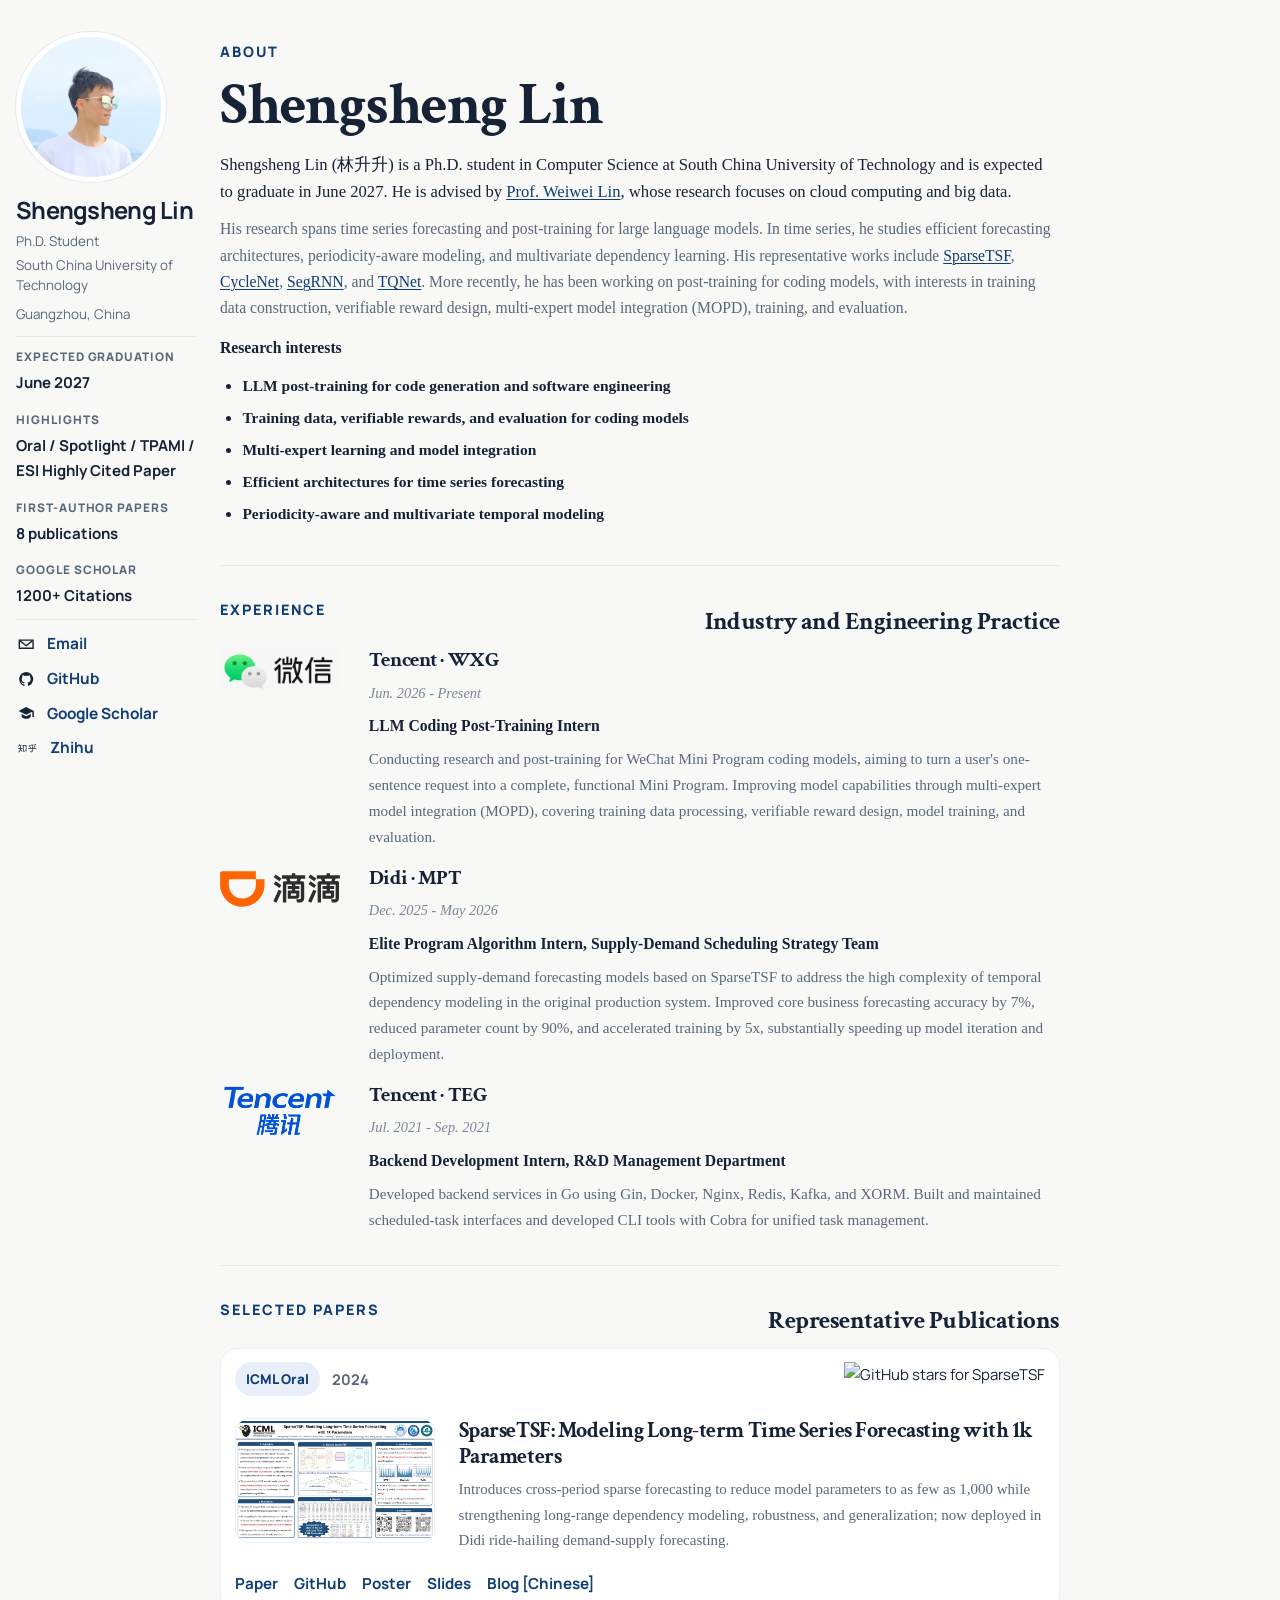
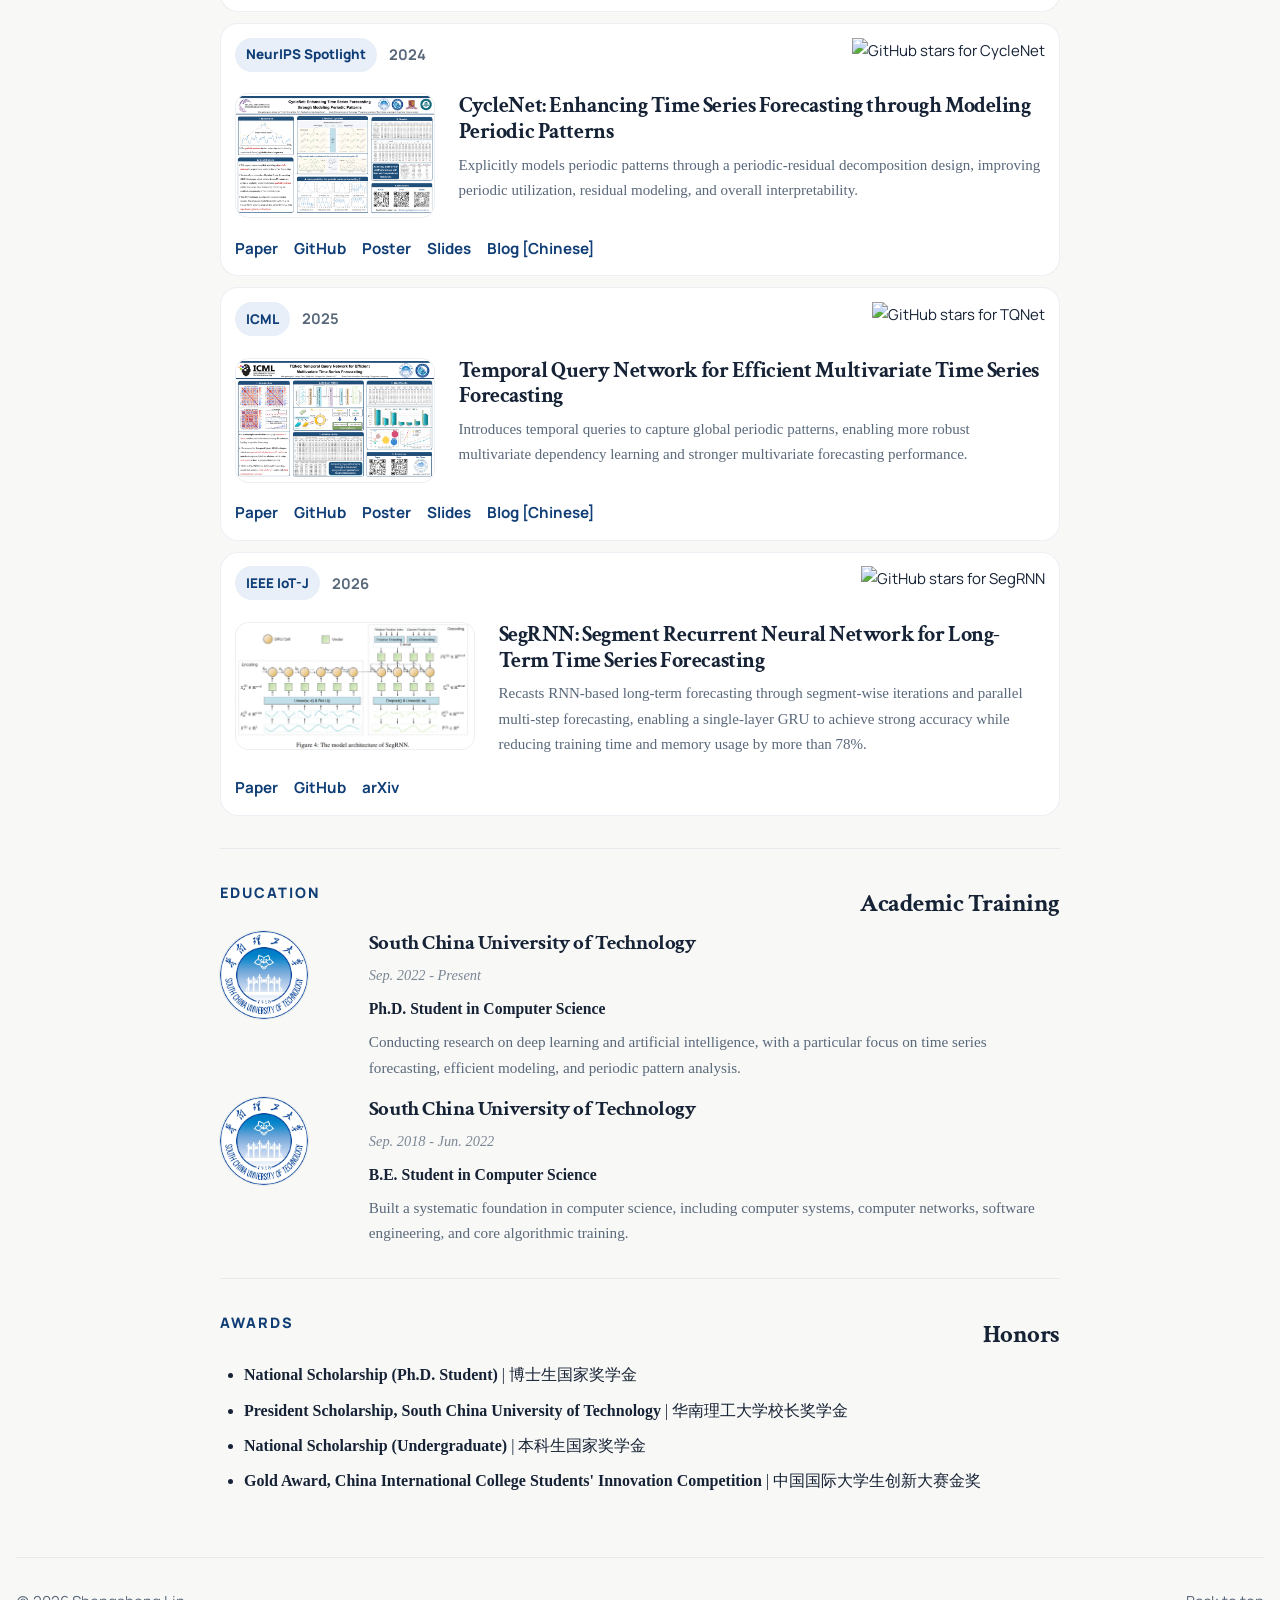
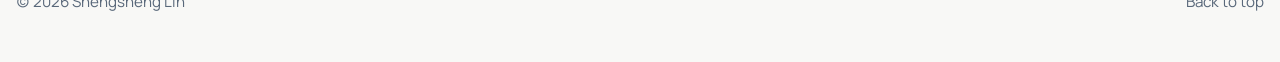
==== commit c94aa241: "Update citation count" ====
--- a/index.html
+++ b/index.html
@@ -43,7 +43,7 @@
           </div>
           <div>
             <dt>Google Scholar</dt>
-            <dd>1100+ Citations</dd>
+            <dd>1200+ Citations</dd>
           </div>
         </dl>
         <div class="intro-side-links" id="contact">
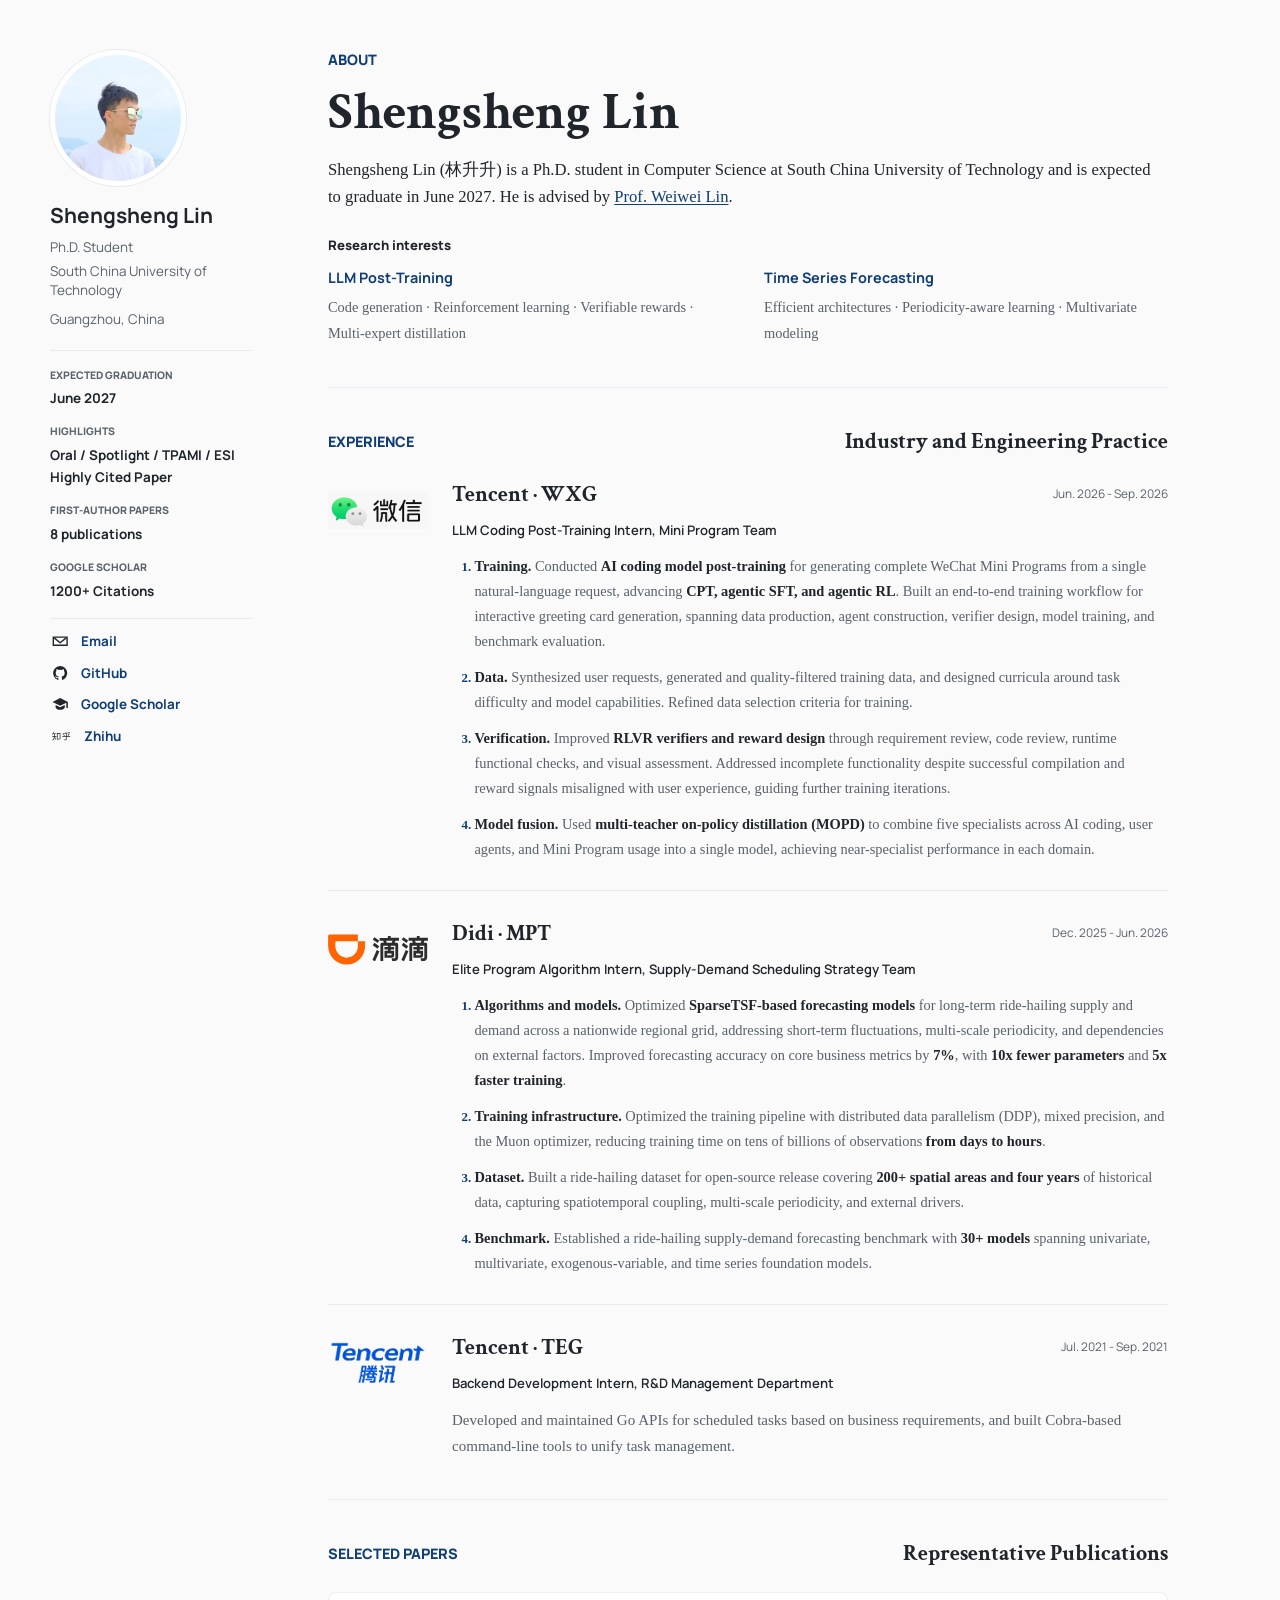
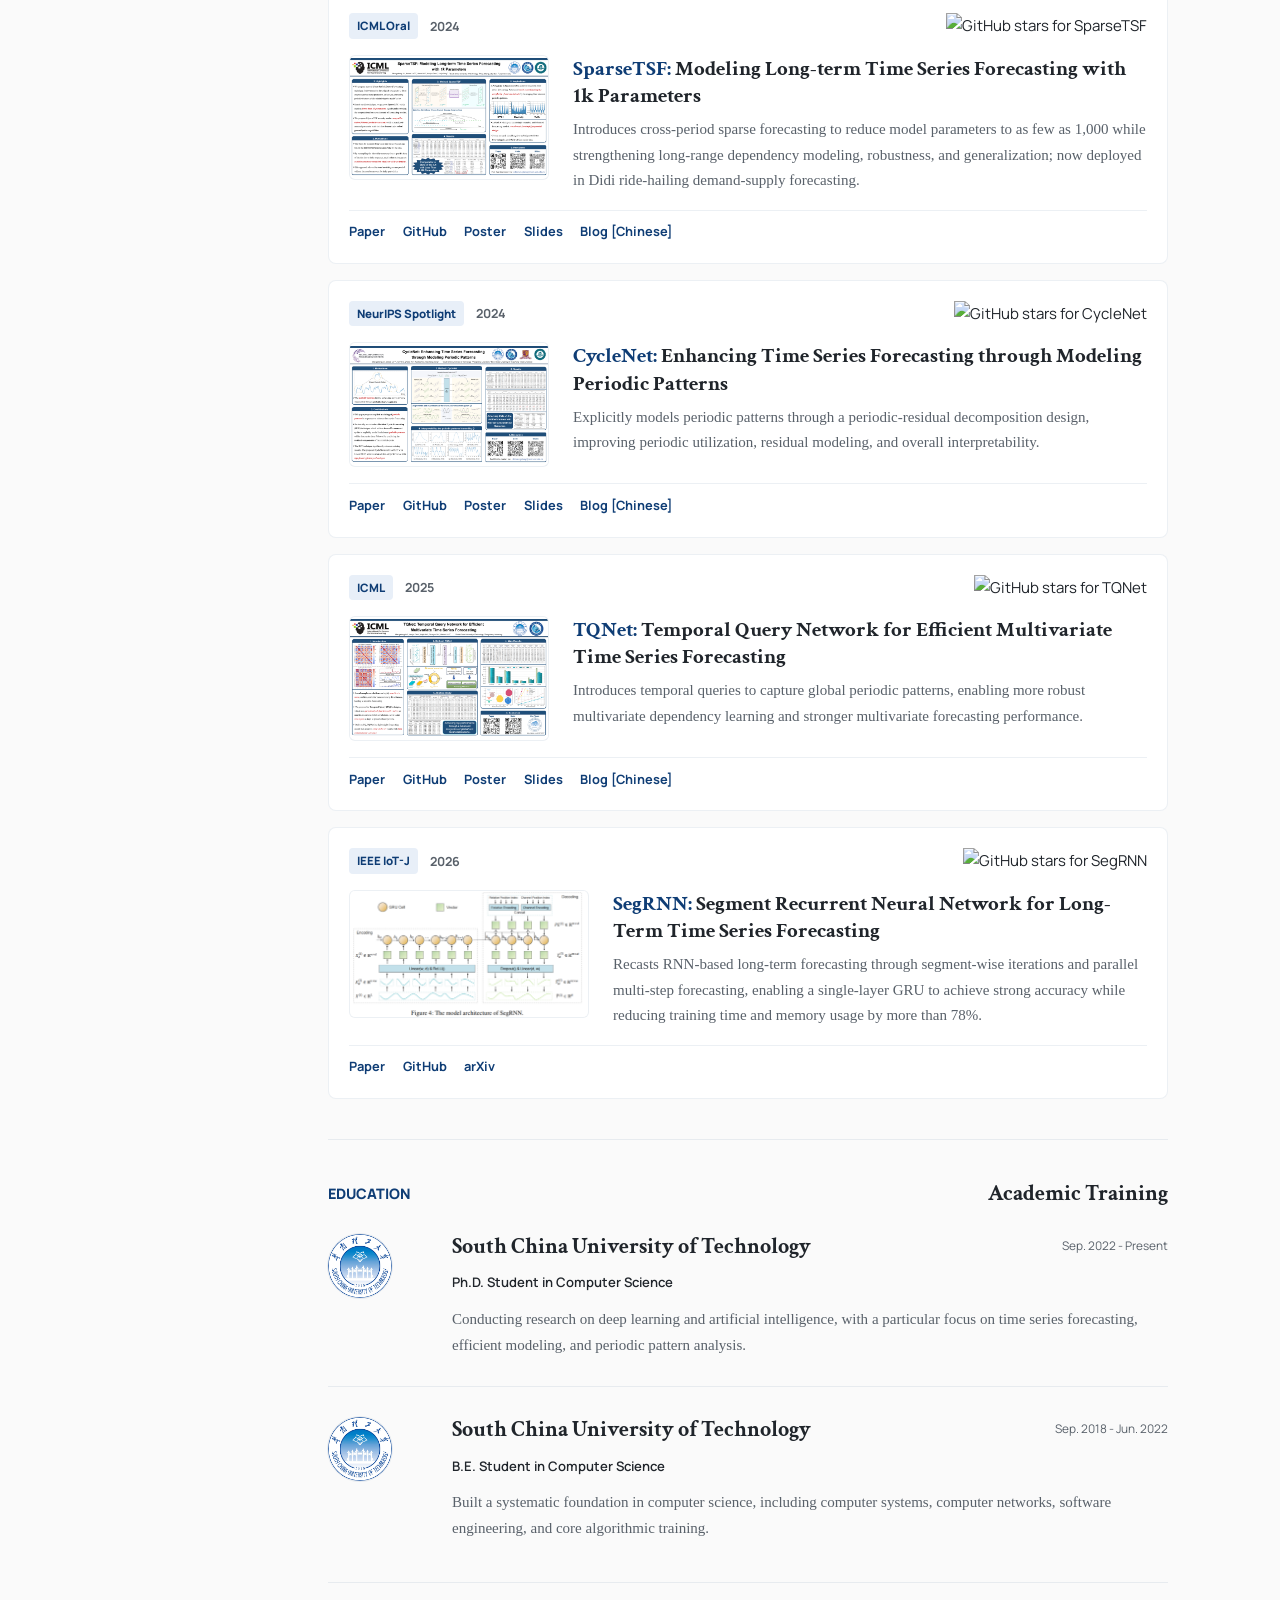
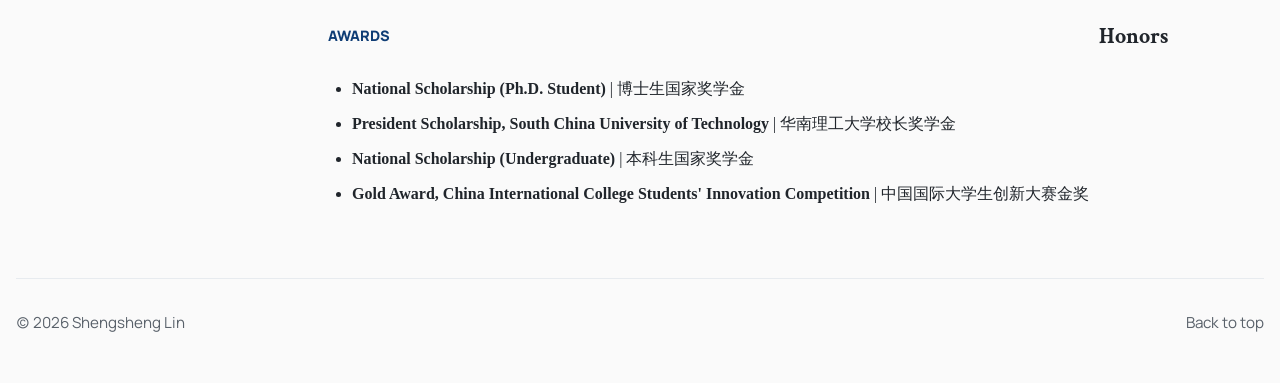
==== commit 00d67910: "Refine homepage layout and update research experience" ====
--- a/index.html
+++ b/index.html
@@ -14,7 +14,7 @@
       href="https://fonts.googleapis.com/css2?family=Crimson+Text:wght@400;600;700&family=Manrope:wght@400;500;600;700;800&display=swap"
       rel="stylesheet"
     />
-    <link rel="stylesheet" href="styles.css?v=20260815-2" />
+    <link rel="stylesheet" href="styles.css?v=20260912" />
   </head>
   <body>
     <main class="page-shell container" id="top">
@@ -83,34 +83,22 @@
               Shengsheng Lin (林升升) is a Ph.D. student in Computer Science at South
               China University of Technology and is expected to graduate in June
               2027. He is advised by
-              <a href="https://scholar.google.com.hk/citations?user=IWsha94AAAAJ&hl=zh-CN" target="_blank" rel="noreferrer">Prof. Weiwei Lin</a>,
-              whose research focuses on cloud computing and big data.
-            </p>
-            <p class="intro-paragraph">
-              His research spans time series forecasting and post-training for
-              large language models. In time series, he studies efficient
-              forecasting architectures, periodicity-aware modeling, and
-              multivariate dependency learning. His representative works
-              include
-              <a href="https://ieeexplore.ieee.org/abstract/document/11141354" target="_blank" rel="noreferrer">SparseTSF</a>,
-              <a href="https://arxiv.org/pdf/2409.18479" target="_blank" rel="noreferrer">CycleNet</a>,
-              <a href="https://github.com/lss-1138/SegRNN" target="_blank" rel="noreferrer">SegRNN</a>,
-              and
-              <a href="https://arxiv.org/pdf/2505.12917" target="_blank" rel="noreferrer">TQNet</a>.
-              More recently, he has been working on post-training for coding
-              models, with interests in training data construction, verifiable
-              reward design, multi-expert model integration (MOPD), training,
-              and evaluation.
+              <a href="https://scholar.google.com.hk/citations?user=IWsha94AAAAJ&hl=zh-CN" target="_blank" rel="noreferrer">Prof. Weiwei Lin</a>.
             </p>
             <div class="interest-block">
               <p class="interest-title">Research interests</p>
-              <ul class="interest-list">
-                <li>LLM post-training for code generation and software engineering</li>
-                <li>Training data, verifiable rewards, and evaluation for coding models</li>
-                <li>Multi-expert learning and model integration</li>
-                <li>Efficient architectures for time series forecasting</li>
-                <li>Periodicity-aware and multivariate temporal modeling</li>
-              </ul>
+              <div class="interest-grid">
+                <div class="interest-group">
+                  <h3>LLM Post-Training</h3>
+                  <p>Code generation · Reinforcement learning · Verifiable
+                    rewards · Multi-expert distillation</p>
+                </div>
+                <div class="interest-group">
+                  <h3>Time Series Forecasting</h3>
+                  <p>Efficient architectures · Periodicity-aware learning ·
+                    Multivariate modeling</p>
+                </div>
+              </div>
             </div>
           </div>
         </section>
@@ -130,16 +118,32 @@
               />
               <div class="experience-content">
                 <h3>Tencent · WXG</h3>
-                <p class="experience-date">Jun. 2026 - Present</p>
-                <p class="experience-role">LLM Coding Post-Training Intern</p>
-                <p class="experience-desc">
-                  Conducting research and post-training for WeChat Mini Program
-                  coding models, aiming to turn a user's one-sentence request
-                  into a complete, functional Mini Program. Improving model
-                  capabilities through multi-expert model integration (MOPD),
-                  covering training data processing, verifiable reward design,
-                  model training, and evaluation.
-                </p>
+                <p class="experience-date">Jun. 2026 - Sep. 2026</p>
+                <p class="experience-role">LLM Coding Post-Training Intern, Mini Program Team</p>
+                <ol class="experience-details">
+                  <li><strong>Training.</strong> Conducted <strong>AI coding model
+                    post-training</strong> for generating complete WeChat Mini
+                    Programs from a single natural-language request, advancing
+                    <strong>CPT, agentic SFT, and agentic RL</strong>. Built an
+                    end-to-end training workflow for interactive greeting card
+                    generation, spanning data production, agent construction,
+                    verifier design, model training, and benchmark evaluation.</li>
+                  <li><strong>Data.</strong> Synthesized user requests, generated
+                    and quality-filtered training data, and designed curricula
+                    around task difficulty and model capabilities. Refined data
+                    selection criteria for training.</li>
+                  <li><strong>Verification.</strong> Improved <strong>RLVR
+                    verifiers and reward design</strong> through requirement
+                    review, code review, runtime functional checks, and visual
+                    assessment. Addressed incomplete functionality despite
+                    successful compilation and reward signals misaligned with
+                    user experience, guiding further training iterations.</li>
+                  <li><strong>Model fusion.</strong> Used <strong>multi-teacher
+                    on-policy distillation (MOPD)</strong> to combine five
+                    specialists across AI coding, user agents, and Mini Program
+                    usage into a single model, achieving near-specialist
+                    performance in each domain.</li>
+                </ol>
               </div>
             </article>
             <article class="experience-entry">
@@ -150,16 +154,32 @@
               />
               <div class="experience-content">
                 <h3>Didi · MPT</h3>
-                <p class="experience-date">Dec. 2025 - May 2026</p>
+                <p class="experience-date">Dec. 2025 - Jun. 2026</p>
                 <p class="experience-role">Elite Program Algorithm Intern, Supply-Demand Scheduling Strategy Team</p>
-                <p class="experience-desc">
-                  Optimized supply-demand forecasting models based on
-                  SparseTSF to address the high complexity of temporal
-                  dependency modeling in the original production system.
-                  Improved core business forecasting accuracy by 7%, reduced
-                  parameter count by 90%, and accelerated training by 5x,
-                  substantially speeding up model iteration and deployment.
-                </p>
+                <ol class="experience-details">
+                  <li><strong>Algorithms and models.</strong> Optimized
+                    <strong>SparseTSF-based forecasting models</strong> for
+                    long-term ride-hailing supply and demand across a nationwide
+                    regional grid, addressing short-term fluctuations,
+                    multi-scale periodicity, and dependencies on external
+                    factors. Improved forecasting accuracy on core business
+                    metrics by <strong>7%</strong>, with <strong>10x fewer
+                    parameters</strong> and <strong>5x faster training</strong>.</li>
+                  <li><strong>Training infrastructure.</strong> Optimized the
+                    training pipeline with distributed data parallelism (DDP),
+                    mixed precision, and the Muon optimizer, reducing training
+                    time on tens of billions of observations <strong>from days
+                    to hours</strong>.</li>
+                  <li><strong>Dataset.</strong> Built a ride-hailing dataset for
+                    open-source release covering <strong>200+ spatial areas
+                    and four years</strong> of historical data,
+                    capturing spatiotemporal coupling, multi-scale periodicity,
+                    and external drivers.</li>
+                  <li><strong>Benchmark.</strong> Established a ride-hailing
+                    supply-demand forecasting benchmark with <strong>30+ models</strong>
+                    spanning univariate, multivariate,
+                    exogenous-variable, and time series foundation models.</li>
+                </ol>
               </div>
             </article>
             <article class="experience-entry">
@@ -173,10 +193,9 @@
                 <p class="experience-date">Jul. 2021 - Sep. 2021</p>
                 <p class="experience-role">Backend Development Intern, R&amp;D Management Department</p>
                 <p class="experience-desc">
-                  Developed backend services in Go using Gin, Docker, Nginx,
-                  Redis, Kafka, and XORM. Built and maintained scheduled-task
-                  interfaces and developed CLI tools with Cobra for unified
-                  task management.
+                  Developed and maintained Go APIs for scheduled tasks based on
+                  business requirements, and built Cobra-based command-line
+                  tools to unify task management.
                 </p>
               </div>
             </article>
@@ -209,7 +228,7 @@
                   data-fullsrc="assets/sparsetsf-icml2024-oral-poster.png"
                 />
                 <div class="paper-content">
-                  <h3>SparseTSF: Modeling Long-term Time Series Forecasting with 1k Parameters</h3>
+                  <h3><span class="paper-name">SparseTSF:</span> Modeling Long-term Time Series Forecasting with 1k Parameters</h3>
                   <p class="paper-summary">
                     Introduces cross-period sparse forecasting to reduce model
                     parameters to as few as 1,000 while strengthening long-range
@@ -245,7 +264,7 @@
                   data-fullsrc="assets/cyclenet-neurips2024-spotlight-poster.png"
                 />
                 <div class="paper-content">
-                  <h3>CycleNet: Enhancing Time Series Forecasting through Modeling Periodic Patterns</h3>
+                  <h3><span class="paper-name">CycleNet:</span> Enhancing Time Series Forecasting through Modeling Periodic Patterns</h3>
                   <p class="paper-summary">
                     Explicitly models periodic patterns through a
                     periodic-residual decomposition design, improving periodic
@@ -280,7 +299,7 @@
                   data-fullsrc="assets/tqnet-icml2025-poster.png"
                 />
                 <div class="paper-content">
-                  <h3>Temporal Query Network for Efficient Multivariate Time Series Forecasting</h3>
+                  <h3><span class="paper-name">TQNet:</span> Temporal Query Network for Efficient Multivariate Time Series Forecasting</h3>
                   <p class="paper-summary">
                     Introduces temporal queries to capture global periodic
                     patterns, enabling more robust multivariate dependency
@@ -315,7 +334,7 @@
                   data-fullsrc="assets/segrnn-model-architecture.png?v=20260815"
                 />
                 <div class="paper-content">
-                  <h3>SegRNN: Segment Recurrent Neural Network for Long-Term Time Series Forecasting</h3>
+                  <h3><span class="paper-name">SegRNN:</span> Segment Recurrent Neural Network for Long-Term Time Series Forecasting</h3>
                   <p class="paper-summary">
                     Recasts RNN-based long-term forecasting through
                     segment-wise iterations and parallel multi-step
--- a/styles.css
+++ b/styles.css
@@ -1,17 +1,17 @@
 :root {
   color-scheme: light;
-  --bg: #f8f8f6;
+  --bg: #fafafa;
   --surface: #ffffff;
   --surface-soft: #f4f6f8;
-  --text: #162235;
-  --text-soft: #59687a;
+  --text: #20252b;
+  --text-soft: #59616a;
   --line: #d9e1e8;
   --line-soft: rgba(15, 61, 117, 0.08);
   --accent: #0f3d75;
   --accent-soft: #e8eff8;
-  --shadow: 0 16px 40px rgba(11, 28, 52, 0.08);
+  --shadow: 0 3px 14px rgba(11, 28, 52, 0.04);
   --radius-lg: 24px;
-  --radius-md: 18px;
+  --radius-md: 8px;
   --radius-sm: 12px;
   --container: 1100px;
   --nav-height: 78px;
@@ -52,19 +52,29 @@
   -webkit-tap-highlight-color: transparent;
 }
 
+a:focus-visible,
+button:focus-visible {
+  outline: 2px solid var(--accent);
+  outline-offset: 4px;
+}
+
 .container {
   width: min(calc(100% - 2rem), 1320px);
   margin: 0 auto;
 }
 
 .page-shell {
-  display: block;
-  padding-top: 2.5rem;
+  display: grid;
+  grid-template-columns: 216px minmax(0, 1fr);
+  gap: 64px;
+  max-width: 1184px;
+  padding-top: 3rem;
+  align-items: start;
 }
 
 .page-content {
   max-width: 840px;
-  margin: 0 auto;
+  margin: 0;
   min-width: 0;
 }
 
@@ -74,7 +84,7 @@
 }
 
 .section {
-  padding: 2rem 0;
+  padding: 2.5rem 0;
 }
 
 .section-divider {
@@ -103,7 +113,7 @@
   align-items: center;
   gap: 0.75rem;
   font-weight: 800;
-  letter-spacing: -0.02em;
+  letter-spacing: 0;
 }
 
 .brand-mark {
@@ -114,7 +124,7 @@
   border-radius: 50%;
   background: var(--accent);
   color: #fff;
-  font-size: 0.9rem;
+  font-size: 0.75rem;
 }
 
 .site-nav {
@@ -170,7 +180,7 @@
   font-size: 0.9rem;
   font-weight: 800;
   text-transform: uppercase;
-  letter-spacing: 0.14em;
+  letter-spacing: 0;
 }
 
 .hero h1,
@@ -178,13 +188,13 @@
 .paper-content h3,
 .experience-content h3 {
   font-family: "Crimson Text", serif;
-  letter-spacing: -0.02em;
+  letter-spacing: 0;
 }
 
 .hero h1 {
   margin: 0;
-  font-size: clamp(2.4rem, 4.6vw, 4rem);
-  line-height: 1;
+  font-size: 3.25rem;
+  line-height: 1.08;
 }
 
 .button {
@@ -229,14 +239,16 @@
 }
 
 .intro-sidebar {
-  position: fixed;
+  position: sticky;
   top: 2rem;
-  left: max(1rem, calc(50vw - 700px));
-  width: 180px;
+  width: 100%;
+  max-height: calc(100dvh - 4rem);
+  overflow-y: auto;
+  padding: 2px 12px 8px 2px;
 }
 
 .intro-avatar {
-  width: 150px;
+  width: 136px;
   aspect-ratio: 1;
   object-fit: cover;
   border-radius: 50%;
@@ -247,10 +259,10 @@
 
 .intro-name {
   margin: 1rem 0 0;
-  font-size: 1.48rem;
-  line-height: 1.05;
+  font-size: 1.3rem;
+  line-height: 1.25;
   font-family: "Manrope", sans-serif;
-  letter-spacing: -0.03em;
+  letter-spacing: 0;
 }
 
 .intro-role,
@@ -267,8 +279,8 @@
 }
 
 .intro-stats {
-  margin: 0.75rem 0 0;
-  padding: 0.6rem 0;
+  margin: 1.25rem 0 0;
+  padding: 1rem 0;
   border-top: 1px solid var(--line-soft);
   border-bottom: 1px solid var(--line-soft);
   display: grid;
@@ -282,16 +294,17 @@
 
 .intro-stats dt {
   color: var(--text-soft);
-  font-size: 0.74rem;
+  font-size: 0.65rem;
   font-weight: 800;
   text-transform: uppercase;
-  letter-spacing: 0.08em;
+  letter-spacing: 0;
 }
 
 .intro-stats dd {
   margin: 0;
   font-weight: 700;
-  font-size: 0.94rem;
+  font-size: 0.84rem;
+  line-height: 1.65;
 }
 
 .intro-side-links {
@@ -307,7 +320,7 @@
   gap: 0.65rem;
   color: var(--accent);
   font-weight: 700;
-  font-size: 0.96rem;
+  font-size: 0.84rem;
 }
 
 .icon {
@@ -345,7 +358,7 @@
 .intro-paragraph {
   max-width: 52rem;
   color: var(--text-soft);
-  font-family: "Times New Roman", Times, serif;
+  font-family: Georgia, "Times New Roman", serif;
 }
 
 .intro-lead a,
@@ -364,41 +377,54 @@
 }
 
 .intro-lead {
-  margin: 0 0 0.65rem;
+  margin: 0 0 1rem;
   font-size: 1.04rem;
   line-height: 1.62;
   color: var(--text);
 }
 
 .intro-paragraph {
-  margin: 0 0 0.65rem;
-  font-size: 0.98rem;
-  line-height: 1.68;
+  margin: 0 0 1rem;
+  font-size: 0.94rem;
+  line-height: 1.8;
 }
 
 .interest-block {
-  margin-top: 0.85rem;
+  margin-top: 1.4rem;
 }
 
 .interest-title {
   margin: 0 0 0.7rem;
   color: var(--text);
   font-weight: 800;
-  font-size: 0.98rem;
-  font-family: "Times New Roman", Times, serif;
-}
-
-.interest-list {
-  margin: 0;
-  padding-left: 1.4rem;
-  color: var(--text);
-  font-family: "Times New Roman", Times, serif;
-}
-
-.interest-list li {
-  margin-bottom: 0.35rem;
-  font-weight: 600;
-  font-size: 0.97rem;
+  font-size: 0.82rem;
+  font-family: "Manrope", sans-serif;
+}
+
+.interest-grid {
+  display: grid;
+  grid-template-columns: repeat(2, minmax(0, 1fr));
+  gap: 1.25rem 2rem;
+}
+
+.interest-group {
+  min-width: 0;
+}
+
+.interest-group h3 {
+  margin: 0 0 0.4rem;
+  color: var(--accent);
+  font-size: 0.9rem;
+  font-weight: 700;
+  line-height: 1.5;
+}
+
+.interest-group p {
+  margin: 0;
+  color: var(--text-soft);
+  font-family: Georgia, "Times New Roman", serif;
+  font-size: 0.9rem;
+  line-height: 1.8;
 }
 
 .intro-links {
@@ -417,23 +443,28 @@
 
 .section-heading {
   display: flex;
-  align-items: end;
+  align-items: center;
   justify-content: space-between;
   gap: 1rem;
-  margin-bottom: 0.8rem;
+  margin-bottom: 1.5rem;
+}
+
+.section-heading .section-kicker {
+  margin: 0;
+  flex-shrink: 0;
 }
 
 .section-heading h2 {
   margin: 0;
-  font-size: clamp(1.2rem, 2.1vw, 1.55rem);
-  line-height: 1.08;
+  font-size: 1.35rem;
+  line-height: 1.3;
 }
 
 .prose {
   max-width: 74ch;
   color: var(--text-soft);
   font-size: 0.96rem;
-  font-family: "Times New Roman", Times, serif;
+  font-family: Georgia, "Times New Roman", serif;
 }
 
 .prose p {
@@ -479,22 +510,21 @@
 
 .paper-list {
   display: grid;
-  gap: 0.7rem;
+  gap: 1rem;
 }
 
 .paper-item {
   display: grid;
-  gap: 0.9rem;
-  padding: 0.85rem;
+  gap: 1rem;
+  padding: 1.25rem;
   background: var(--surface);
   border: 1px solid var(--line-soft);
   border-radius: var(--radius-md);
-  transition: transform 180ms ease, box-shadow 180ms ease, border-color 180ms ease;
+  transition: box-shadow 180ms ease, border-color 180ms ease;
 }
 
 .paper-item:hover,
 .paper-item:focus-within {
-  transform: translateY(-2px);
   box-shadow: var(--shadow);
   border-color: rgba(15, 61, 117, 0.18);
 }
@@ -514,7 +544,7 @@
   width: 100%;
   aspect-ratio: 16 / 10;
   object-fit: contain;
-  border-radius: 14px;
+  border-radius: 6px;
   border: 1px solid var(--line-soft);
   background: #fff;
   cursor: zoom-in;
@@ -533,7 +563,7 @@
   align-items: flex-start;
   justify-content: space-between;
   gap: 1rem;
-  margin-bottom: 0.45rem;
+  margin-bottom: 0;
 }
 
 .paper-meta-line {
@@ -546,12 +576,12 @@
 .badge {
   display: inline-flex;
   align-items: center;
-  min-height: 2rem;
-  padding: 0.35rem 0.7rem;
-  border-radius: 999px;
+  min-height: 1.6rem;
+  padding: 0.15rem 0.5rem;
+  border-radius: 4px;
   background: var(--accent-soft);
   color: var(--accent);
-  font-size: 0.84rem;
+  font-size: 0.72rem;
   font-weight: 800;
 }
 
@@ -562,14 +592,18 @@
 
 .paper-year {
   color: var(--text-soft);
-  font-size: 0.92rem;
+  font-size: 0.78rem;
   font-weight: 700;
 }
 
 .paper-content h3 {
   margin: 0 0 0.5rem;
-  font-size: 1.36rem;
-  line-height: 1.18;
+  font-size: 1.3rem;
+  line-height: 1.3;
+}
+
+.paper-name {
+  color: var(--accent);
 }
 
 .paper-corner-badge {
@@ -587,12 +621,18 @@
   margin-top: 0.35rem;
 }
 
+.paper-summary {
+  font-size: 0.94rem;
+  line-height: 1.7;
+}
+
 .link-row {
   display: flex;
   flex-wrap: wrap;
-  gap: 1rem;
-  padding-top: 0.2rem;
-  font-size: 0.95rem;
+  gap: 0.5rem 1.1rem;
+  padding-top: 0.65rem;
+  border-top: 1px solid var(--line-soft);
+  font-size: 0.8rem;
 }
 
 .link-row a,
@@ -676,57 +716,110 @@
 
 .experience-list {
   display: grid;
-  gap: 1rem;
+  gap: 1.75rem;
 }
 
 .experience-entry {
   display: grid;
-  grid-template-columns: 120px minmax(0, 1fr);
-  gap: 1.8rem;
+  grid-template-columns: 100px minmax(0, 1fr);
+  gap: 1.5rem;
   align-items: start;
 }
 
 .experience-logo {
   width: 100%;
-  max-width: 120px;
-  max-height: 72px;
+  max-width: 100px;
+  height: 56px;
+  margin-top: 2px;
   object-fit: contain;
 }
 
 .experience-logo-round {
-  max-width: 88px;
-  max-height: 88px;
+  max-width: 64px;
+  height: 64px;
   border-radius: 50%;
   object-fit: cover;
   box-shadow: 0 0 0 1px var(--line-soft);
 }
 
+.experience-content {
+  display: grid;
+  grid-template-columns: minmax(0, 1fr) auto;
+  column-gap: 1rem;
+  min-width: 0;
+}
+
+.experience-content > :not(h3):not(.experience-date) {
+  grid-column: 1 / -1;
+}
+
+.experience-entry + .experience-entry {
+  border-top: 1px solid var(--line-soft);
+  padding-top: 1.75rem;
+}
+
 .experience-content h3 {
   margin: 0;
-  font-size: 1.34rem;
-  line-height: 1.18;
+  font-size: 1.4rem;
+  line-height: 1.3;
 }
 
 .experience-date {
-  margin: 0.45rem 0 0.5rem;
-  color: #7b8795;
-  font-style: italic;
+  margin: 0.25rem 0 0.6rem;
+  color: var(--text-soft);
+  font-size: 0.74rem;
+  font-family: "Manrope", sans-serif;
+}
+
+.experience-role {
+  margin: 0.35rem 0 0.75rem;
+  font-weight: 600;
+  color: var(--text);
+  font-size: 0.82rem;
+  font-family: "Manrope", sans-serif;
+}
+
+.experience-desc {
+  margin: 0;
+  color: var(--text-soft);
+  font-size: 0.94rem;
+  line-height: 1.75;
+  font-family: Georgia, "Times New Roman", serif;
+}
+
+.experience-details {
+  margin: 0.85rem 0 0;
+  padding-left: 1.1rem;
+  color: var(--text-soft);
+  font-family: Georgia, "Times New Roman", serif;
   font-size: 0.9rem;
-  font-family: "Times New Roman", Times, serif;
-}
-
-.experience-role {
-  margin: 0 0 0.4rem;
-  font-weight: 800;
+  line-height: 1.75;
+}
+
+.experience-details li + li {
+  margin-top: 0.65rem;
+}
+
+.experience-role + .experience-details {
+  margin-top: 0;
+}
+
+ol.experience-details {
+  padding-left: 1.4rem;
+}
+
+ol.experience-details li::marker {
+  font-size: 0.9em;
+  font-weight: 700;
+}
+
+.experience-details li::marker {
+  color: var(--accent);
+  font-size: 0.75em;
+}
+
+.experience-details strong {
   color: var(--text);
-  font-size: 0.98rem;
-  font-family: "Times New Roman", Times, serif;
-}
-
-.experience-desc {
-  margin: 0;
-  color: var(--text-soft);
-  font-size: 0.95rem;
 }
 
 .competition-list {
@@ -819,8 +912,8 @@
 @media (prefers-color-scheme: dark) {
   :root {
     color-scheme: dark;
-    --bg: #0d131c;
-    --surface: #131d2a;
+    --bg: #18191b;
+    --surface: #202225;
     --surface-soft: #162231;
     --text: #eff4fb;
     --text-soft: #b8c5d4;
@@ -843,12 +936,18 @@
   .paper-item {
     box-shadow: none;
   }
+
+  .experience-logo:not(.experience-logo-round) {
+    background: #fafafa;
+    border-radius: 4px;
+    padding: 6px;
+  }
 }
 
 @media (max-width: 1200px) {
-  .intro-sidebar {
-    position: static;
-    width: auto;
+  .page-shell {
+    grid-template-columns: 190px minmax(0, 1fr);
+    gap: 40px;
   }
 }
 
@@ -858,8 +957,54 @@
     grid-template-columns: 1fr;
   }
 
+  .page-shell {
+    max-width: 840px;
+    gap: 2rem;
+  }
+
+  .intro-sidebar {
+    position: static;
+    max-height: none;
+    overflow: visible;
+    display: grid;
+    grid-template-columns: 112px minmax(0, 1fr);
+    column-gap: 1.5rem;
+    padding: 0 0 2rem;
+    border-bottom: 1px solid var(--line-soft);
+  }
+
+  .intro-avatar {
+    width: 112px;
+    grid-column: 1;
+    grid-row: 1 / 5;
+  }
+
+  .intro-name,
+  .intro-role,
+  .intro-affiliation,
+  .intro-location {
+    grid-column: 2;
+  }
+
+  .intro-name {
+    margin-top: 0;
+  }
+
+  .intro-stats {
+    grid-column: 1 / -1;
+    grid-template-columns: repeat(4, minmax(0, 1fr));
+    gap: 1rem;
+  }
+
+  .intro-side-links {
+    grid-column: 1 / -1;
+    display: flex;
+    flex-wrap: wrap;
+    gap: 0.6rem 1.2rem;
+  }
+
   .hero {
-    padding-top: 3.5rem;
+    padding-top: 0;
   }
 
   .paper-item {
@@ -876,13 +1021,17 @@
   }
 
   .paper-head {
-    flex-direction: column;
+    flex-direction: row;
     gap: 0.45rem;
   }
 
   .experience-logo,
   .experience-logo-round {
     max-width: 92px;
+  }
+
+  .experience-entry {
+    gap: 0.75rem;
   }
 
   .competition-head {
@@ -921,12 +1070,16 @@
 }
 
 @media (max-width: 640px) {
+  .interest-grid {
+    grid-template-columns: minmax(0, 1fr);
+  }
+
   .section {
     padding: 2rem 0;
   }
 
   .container {
-    width: min(calc(100% - 1.2rem), var(--container));
+    width: min(calc(100% - 2.5rem), var(--container));
   }
 
   .page-shell {
@@ -943,4 +1096,40 @@
     align-items: start;
     flex-direction: column;
   }
-}
+
+  .section-heading {
+    gap: 0.4rem;
+  }
+
+  .hero h1 {
+    font-size: 2.5rem;
+  }
+
+  .intro-stats {
+    grid-template-columns: repeat(2, minmax(0, 1fr));
+  }
+
+  .paper-item {
+    padding: 1rem;
+  }
+
+  .experience-content {
+    grid-template-columns: minmax(0, 1fr);
+  }
+
+  .experience-date {
+    margin: 0.3rem 0;
+  }
+}
+
+@media (prefers-reduced-motion: reduce) {
+  html {
+    scroll-behavior: auto;
+  }
+
+  *,
+  *::before,
+  *::after {
+    transition: none !important;
+  }
+}
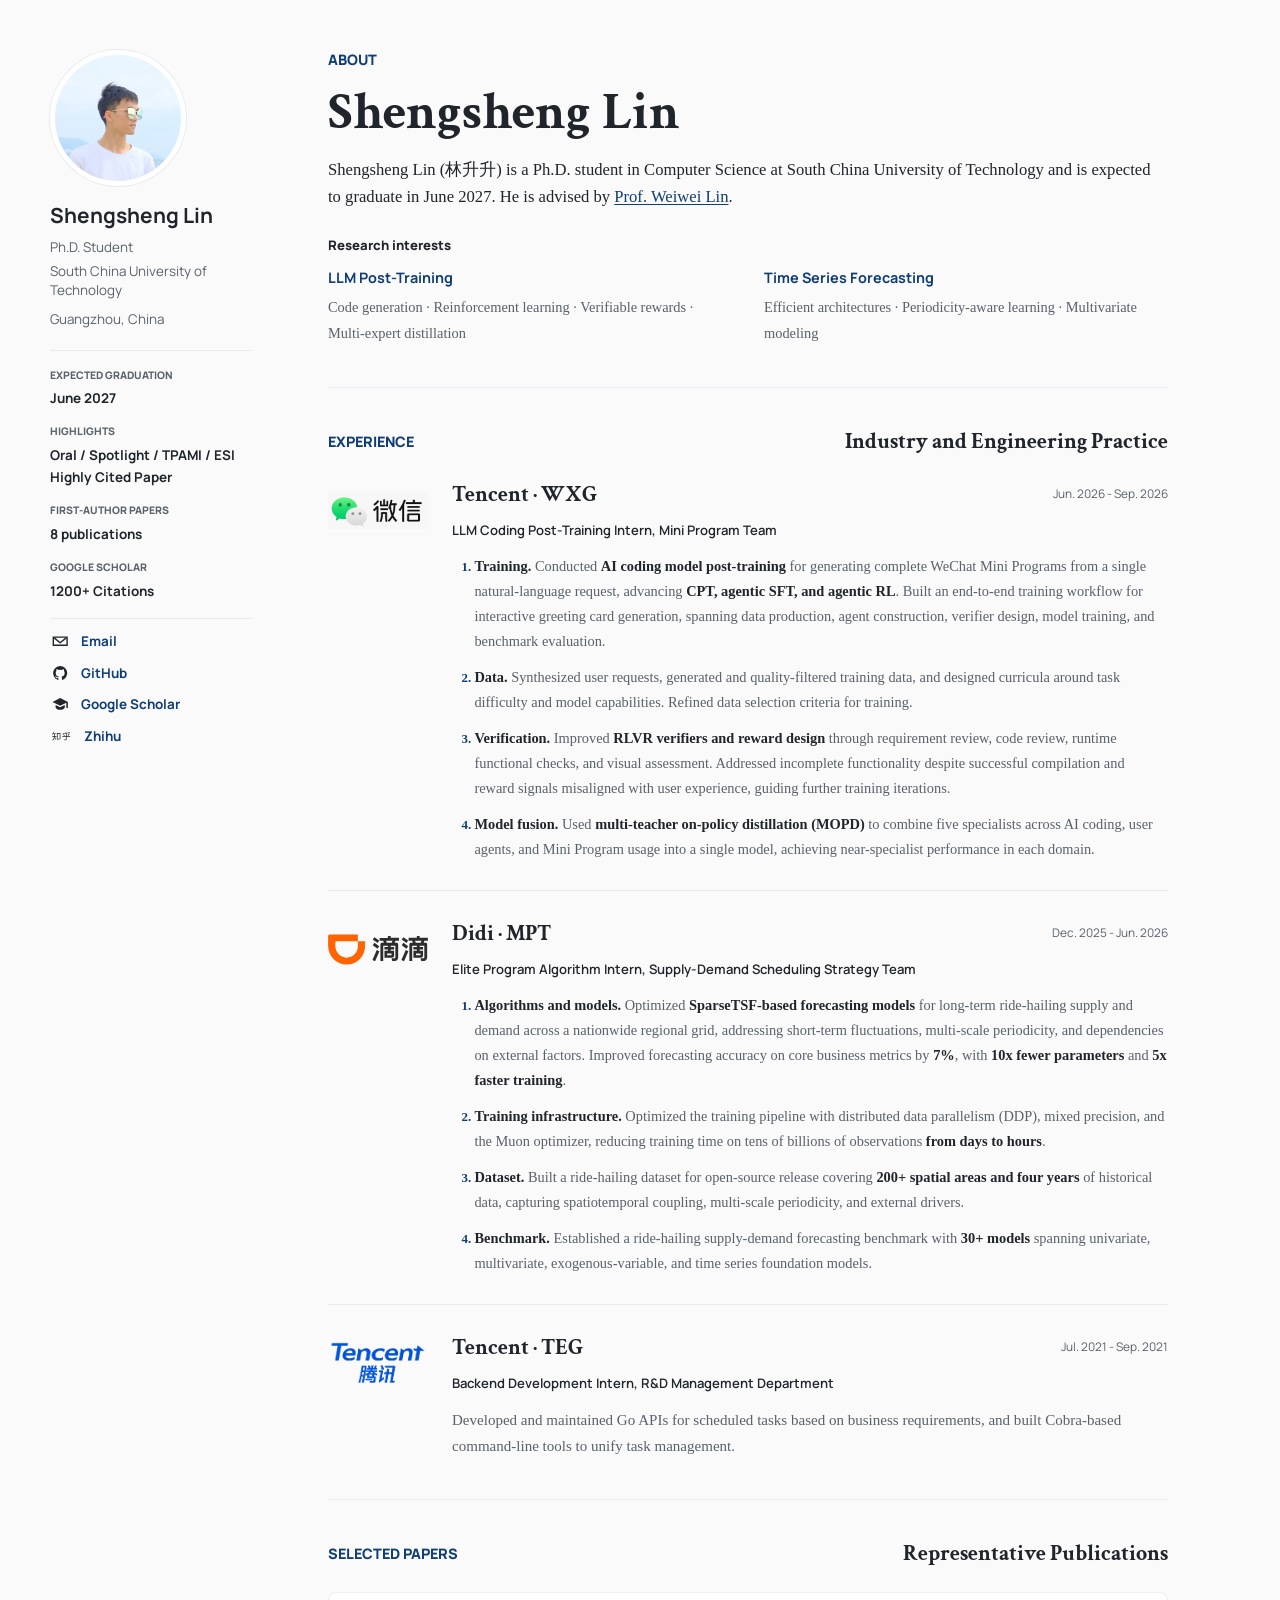
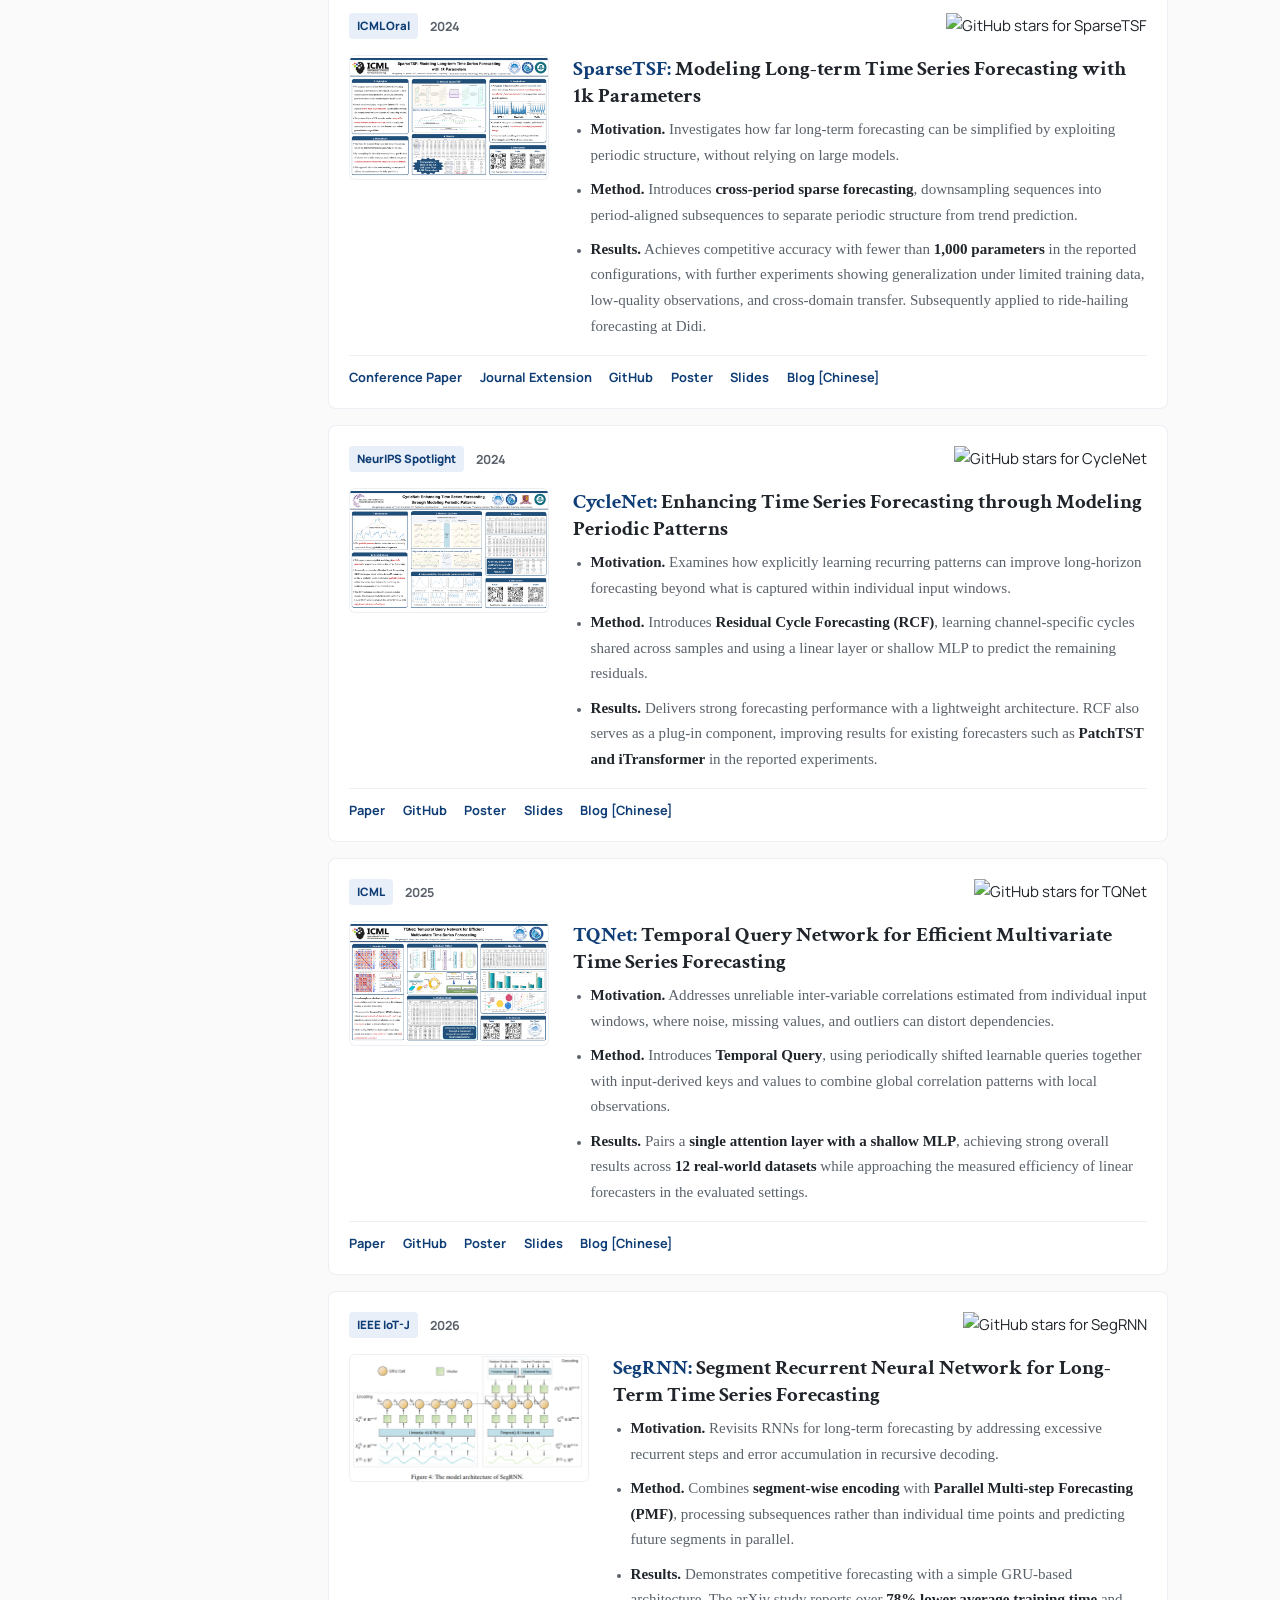
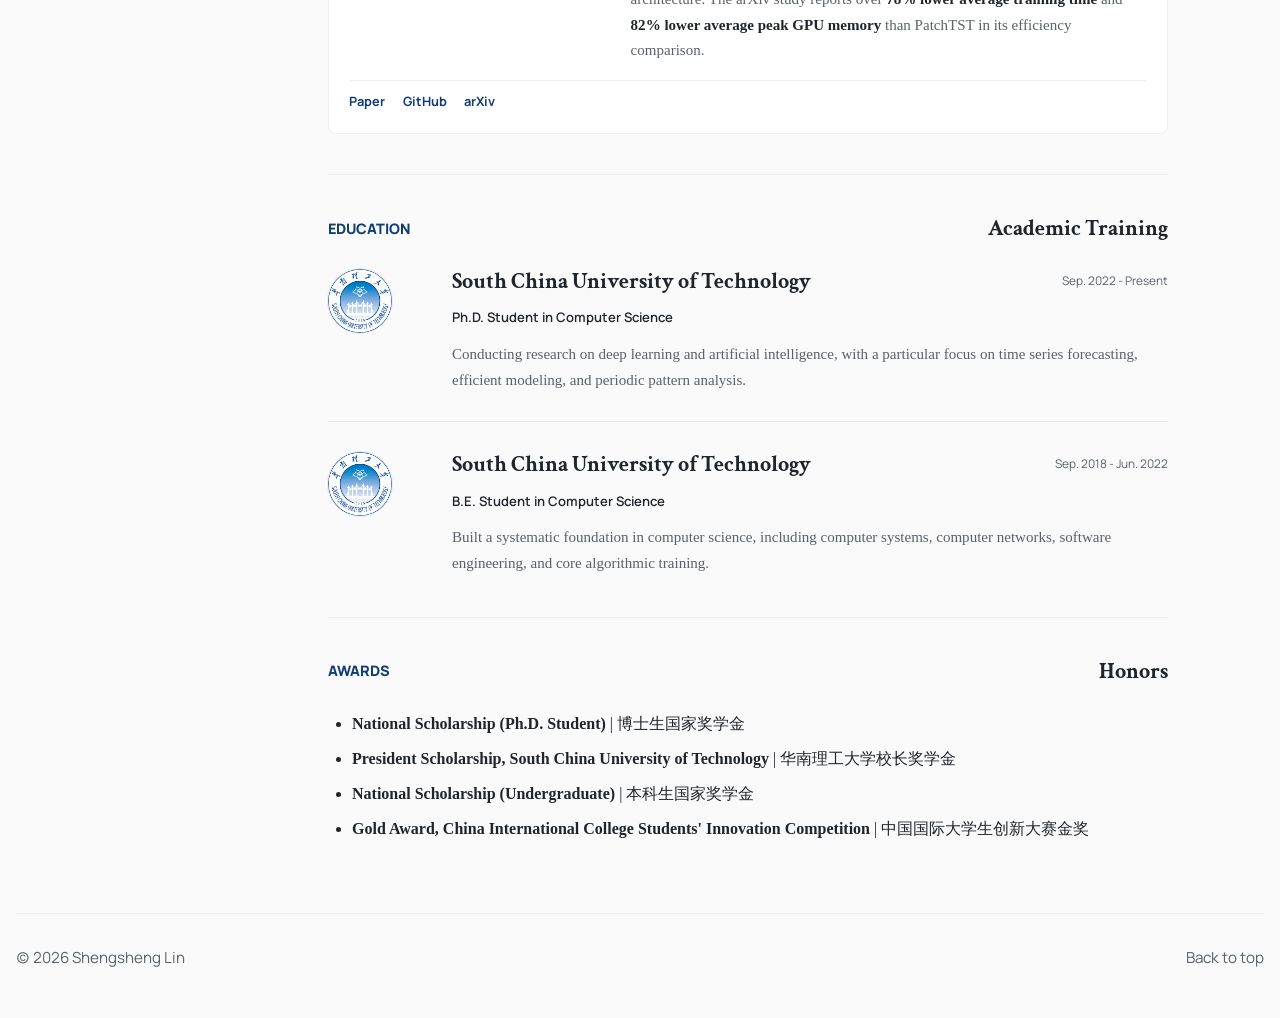
==== commit dbc3b20b: "Expand selected paper descriptions and clarify publication links" ====
--- a/index.html
+++ b/index.html
@@ -14,7 +14,7 @@
       href="https://fonts.googleapis.com/css2?family=Crimson+Text:wght@400;600;700&family=Manrope:wght@400;500;600;700;800&display=swap"
       rel="stylesheet"
     />
-    <link rel="stylesheet" href="styles.css?v=20260912" />
+    <link rel="stylesheet" href="styles.css?v=20260912-2" />
   </head>
   <body>
     <main class="page-shell container" id="top">
@@ -229,16 +229,26 @@
                 />
                 <div class="paper-content">
                   <h3><span class="paper-name">SparseTSF:</span> Modeling Long-term Time Series Forecasting with 1k Parameters</h3>
-                  <p class="paper-summary">
-                    Introduces cross-period sparse forecasting to reduce model
-                    parameters to as few as 1,000 while strengthening long-range
-                    dependency modeling, robustness, and generalization; now
-                    deployed in Didi ride-hailing demand-supply forecasting.
-                  </p>
+                  <ul class="paper-summary paper-details">
+                    <li><strong>Motivation.</strong> Investigates how far long-term
+                      forecasting can be simplified by exploiting periodic
+                      structure, without relying on large models.</li>
+                    <li><strong>Method.</strong> Introduces <strong>cross-period
+                      sparse forecasting</strong>, downsampling sequences into
+                      period-aligned subsequences to separate periodic structure
+                      from trend prediction.</li>
+                    <li><strong>Results.</strong> Achieves competitive accuracy
+                      with fewer than <strong>1,000 parameters</strong> in the
+                      reported configurations, with further experiments showing
+                      generalization under limited training data, low-quality
+                      observations, and cross-domain transfer. Subsequently
+                      applied to ride-hailing forecasting at Didi.</li>
+                  </ul>
                 </div>
               </div>
               <div class="link-row">
-                <a href="https://ieeexplore.ieee.org/abstract/document/11141354" target="_blank" rel="noreferrer">Paper</a>
+                <a href="https://proceedings.mlr.press/v235/lin24n.html" target="_blank" rel="noreferrer">Conference Paper</a>
+                <a href="https://ieeexplore.ieee.org/abstract/document/11141354" target="_blank" rel="noreferrer">Journal Extension</a>
                 <a href="https://github.com/lss-1138/SparseTSF" target="_blank" rel="noreferrer">GitHub</a>
                 <a href="https://drive.google.com/file/d/1pJ32EdIPgtRAYTQWYd768N6lPxtDx3sV/view?usp=drive_link" target="_blank" rel="noreferrer">Poster</a>
                 <a href="https://drive.google.com/file/d/1UJOwT0SOEoBsPVaLEBX4gMhNKZX7CF9q/view?usp=drive_link" target="_blank" rel="noreferrer">Slides</a>
@@ -265,11 +275,21 @@
                 />
                 <div class="paper-content">
                   <h3><span class="paper-name">CycleNet:</span> Enhancing Time Series Forecasting through Modeling Periodic Patterns</h3>
-                  <p class="paper-summary">
-                    Explicitly models periodic patterns through a
-                    periodic-residual decomposition design, improving periodic
-                    utilization, residual modeling, and overall interpretability.
-                  </p>
+                  <ul class="paper-summary paper-details">
+                    <li><strong>Motivation.</strong> Examines how explicitly
+                      learning recurring patterns can improve long-horizon
+                      forecasting beyond what is captured within individual
+                      input windows.</li>
+                    <li><strong>Method.</strong> Introduces <strong>Residual Cycle
+                      Forecasting (RCF)</strong>, learning channel-specific cycles
+                      shared across samples and using a linear layer or shallow
+                      MLP to predict the remaining residuals.</li>
+                    <li><strong>Results.</strong> Delivers strong forecasting
+                      performance with a lightweight architecture. RCF also serves
+                      as a plug-in component, improving results for existing
+                      forecasters such as <strong>PatchTST and iTransformer</strong>
+                      in the reported experiments.</li>
+                  </ul>
                 </div>
               </div>
               <div class="link-row">
@@ -300,11 +320,21 @@
                 />
                 <div class="paper-content">
                   <h3><span class="paper-name">TQNet:</span> Temporal Query Network for Efficient Multivariate Time Series Forecasting</h3>
-                  <p class="paper-summary">
-                    Introduces temporal queries to capture global periodic
-                    patterns, enabling more robust multivariate dependency
-                    learning and stronger multivariate forecasting performance.
-                  </p>
+                  <ul class="paper-summary paper-details">
+                    <li><strong>Motivation.</strong> Addresses unreliable
+                      inter-variable correlations estimated from individual
+                      input windows, where noise, missing values, and outliers
+                      can distort dependencies.</li>
+                    <li><strong>Method.</strong> Introduces <strong>Temporal
+                      Query</strong>, using periodically shifted learnable queries
+                      together with input-derived keys and values to combine
+                      global correlation patterns with local observations.</li>
+                    <li><strong>Results.</strong> Pairs a <strong>single attention
+                      layer with a shallow MLP</strong>, achieving strong overall
+                      results across <strong>12 real-world datasets</strong> while
+                      approaching the measured efficiency of linear forecasters
+                      in the evaluated settings.</li>
+                  </ul>
                 </div>
               </div>
               <div class="link-row">
@@ -335,13 +365,21 @@
                 />
                 <div class="paper-content">
                   <h3><span class="paper-name">SegRNN:</span> Segment Recurrent Neural Network for Long-Term Time Series Forecasting</h3>
-                  <p class="paper-summary">
-                    Recasts RNN-based long-term forecasting through
-                    segment-wise iterations and parallel multi-step
-                    forecasting, enabling a single-layer GRU to achieve strong
-                    accuracy while reducing training time and memory usage by
-                    more than 78%.
-                  </p>
+                  <ul class="paper-summary paper-details">
+                    <li><strong>Motivation.</strong> Revisits RNNs for long-term
+                      forecasting by addressing excessive recurrent steps and
+                      error accumulation in recursive decoding.</li>
+                    <li><strong>Method.</strong> Combines <strong>segment-wise
+                      encoding</strong> with <strong>Parallel Multi-step
+                      Forecasting (PMF)</strong>, processing subsequences rather
+                      than individual time points and predicting future segments
+                      in parallel.</li>
+                    <li><strong>Results.</strong> Demonstrates competitive
+                      forecasting with a simple GRU-based architecture. The arXiv
+                      study reports over <strong>78% lower average training
+                      time</strong> and <strong>82% lower average peak GPU
+                      memory</strong> than PatchTST in its efficiency comparison.</li>
+                  </ul>
                 </div>
               </div>
               <div class="link-row">
--- a/styles.css
+++ b/styles.css
@@ -626,6 +626,21 @@
   line-height: 1.7;
 }
 
+.paper-details {
+  display: grid;
+  gap: 0.55rem;
+  padding-left: 1.1rem;
+}
+
+.paper-details strong {
+  color: var(--text);
+}
+
+.paper-details li::marker {
+  color: var(--text-soft);
+  font-size: 0.8em;
+}
+
 .link-row {
   display: flex;
   flex-wrap: wrap;
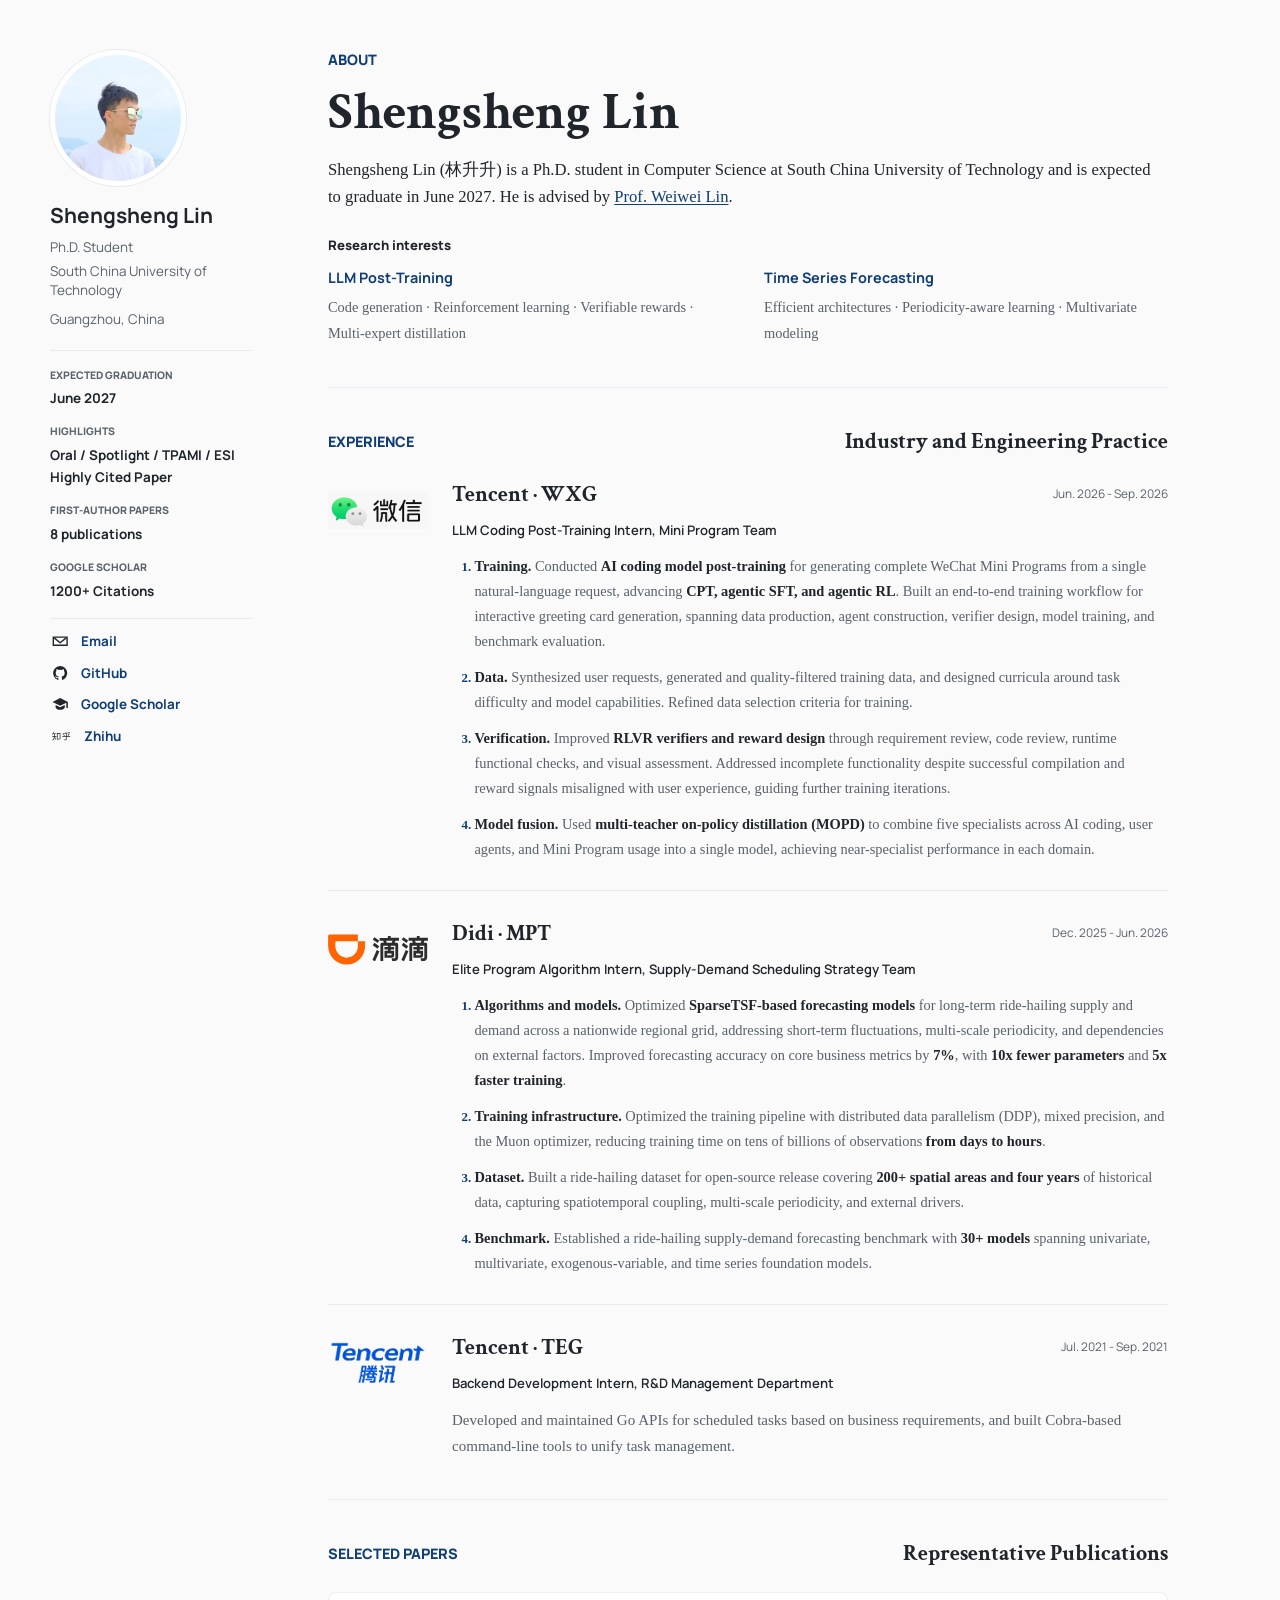
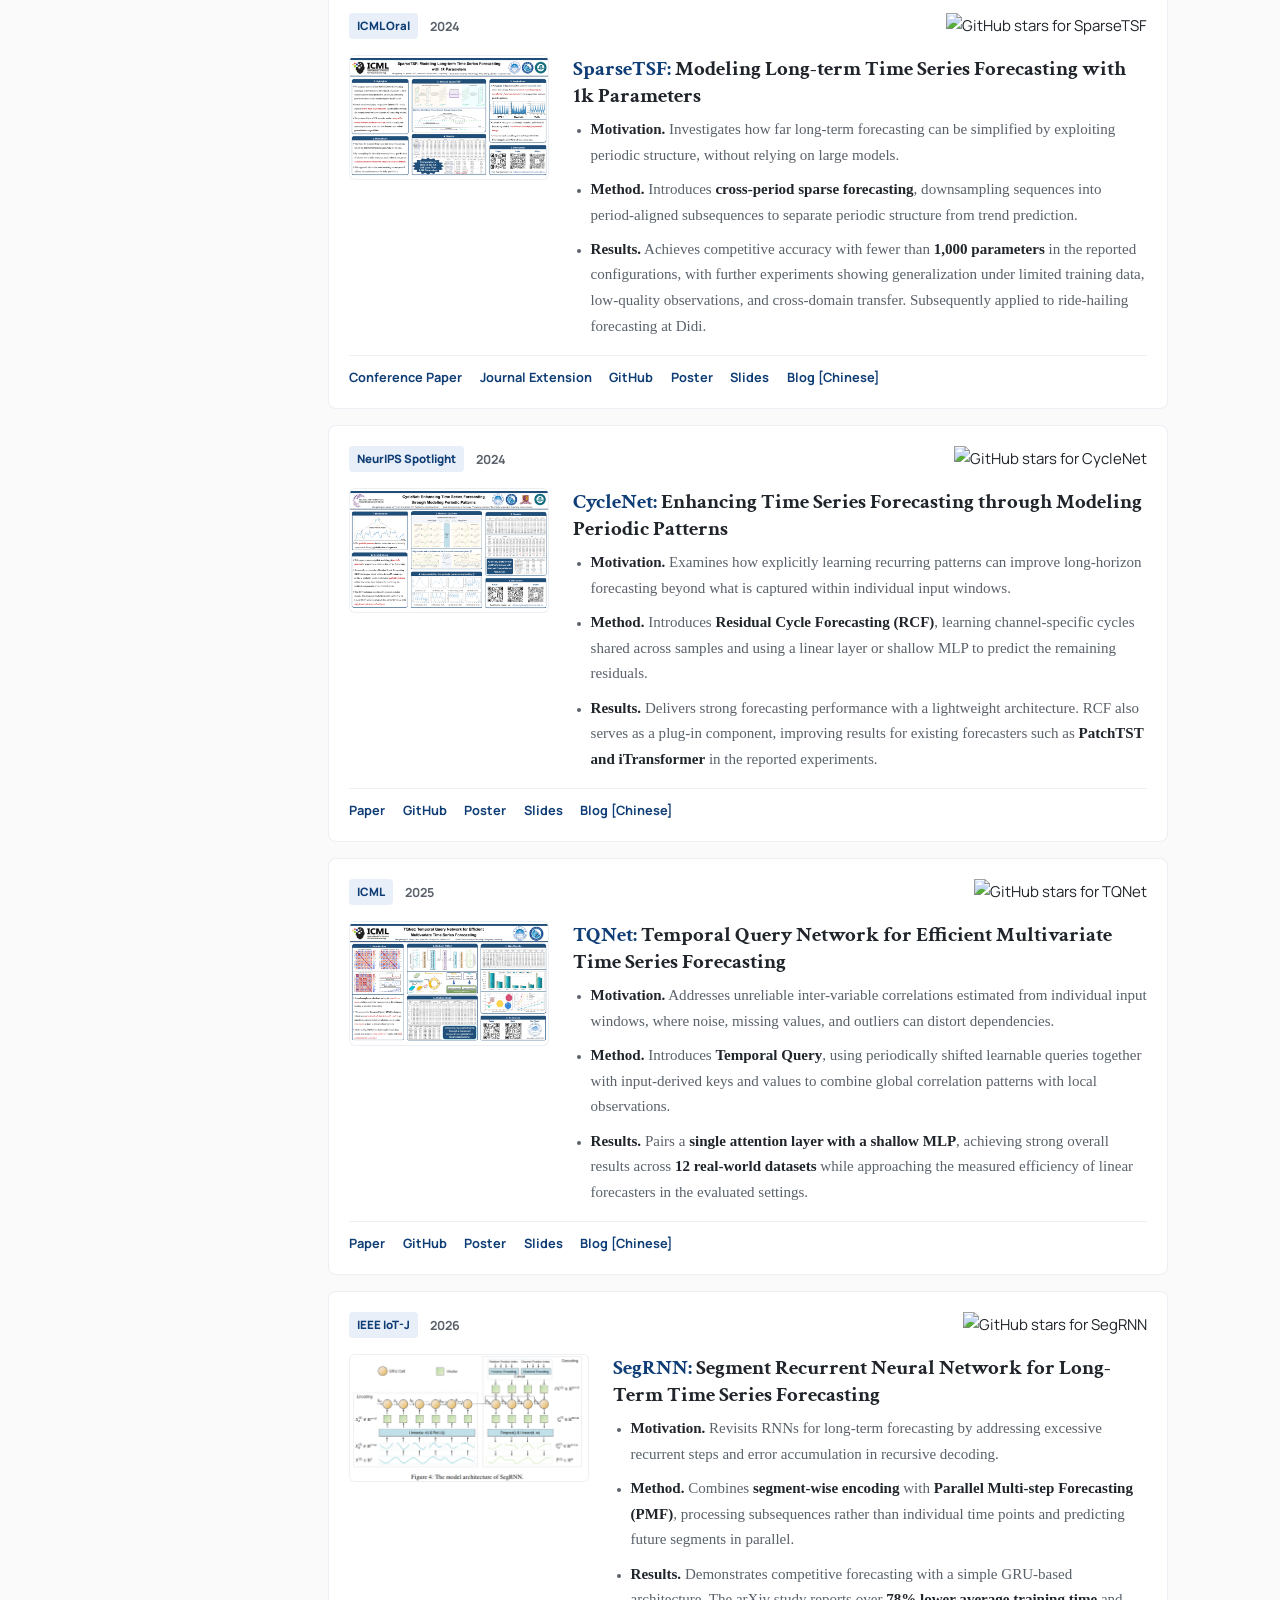
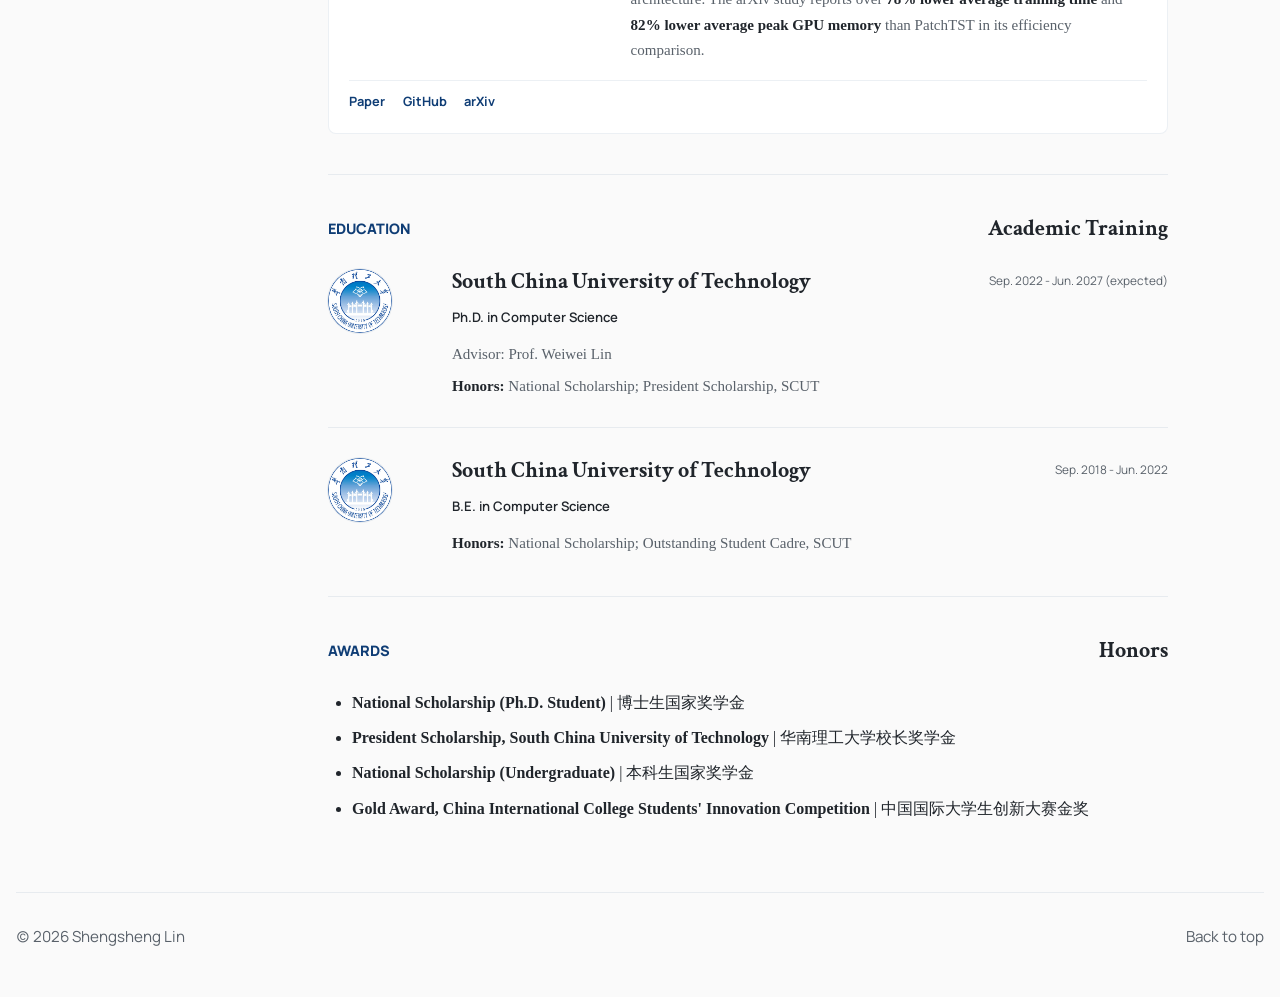
==== commit b61a0cbb: "Refine education entries and highlight academic honors" ====
--- a/index.html
+++ b/index.html
@@ -14,7 +14,7 @@
       href="https://fonts.googleapis.com/css2?family=Crimson+Text:wght@400;600;700&family=Manrope:wght@400;500;600;700;800&display=swap"
       rel="stylesheet"
     />
-    <link rel="stylesheet" href="styles.css?v=20260912-2" />
+    <link rel="stylesheet" href="styles.css?v=20260913" />
   </head>
   <body>
     <main class="page-shell container" id="top">
@@ -407,13 +407,13 @@
               />
               <div class="experience-content">
                 <h3>South China University of Technology</h3>
-                <p class="experience-date">Sep. 2022 - Present</p>
-                <p class="experience-role">Ph.D. Student in Computer Science</p>
+                <p class="experience-date">Sep. 2022 - Jun. 2027 (expected)</p>
+                <p class="experience-role">Ph.D. in Computer Science</p>
                 <p class="experience-desc">
-                  Conducting research on deep learning and artificial
-                  intelligence, with a particular focus on time series
-                  forecasting, efficient modeling, and periodic pattern
-                  analysis.
+                  Advisor: <a href="https://scholar.google.com.hk/citations?user=IWsha94AAAAJ&amp;hl=zh-CN" target="_blank" rel="noreferrer">Prof. Weiwei Lin</a>
+                </p>
+                <p class="experience-desc education-honors">
+                  <strong>Honors:</strong> National Scholarship; President Scholarship, SCUT
                 </p>
               </div>
             </article>
@@ -426,11 +426,9 @@
               <div class="experience-content">
                 <h3>South China University of Technology</h3>
                 <p class="experience-date">Sep. 2018 - Jun. 2022</p>
-                <p class="experience-role">B.E. Student in Computer Science</p>
-                <p class="experience-desc">
-                  Built a systematic foundation in computer science, including
-                  computer systems, computer networks, software engineering,
-                  and core algorithmic training.
+                <p class="experience-role">B.E. in Computer Science</p>
+                <p class="experience-desc education-honors">
+                  <strong>Honors:</strong> National Scholarship; Outstanding Student Cadre, SCUT
                 </p>
               </div>
             </article>
--- a/styles.css
+++ b/styles.css
@@ -802,6 +802,14 @@
   font-family: Georgia, "Times New Roman", serif;
 }
 
+.experience-desc + .education-honors {
+  margin-top: 0.35rem;
+}
+
+.education-honors strong {
+  color: var(--text);
+}
+
 .experience-details {
   margin: 0.85rem 0 0;
   padding-left: 1.1rem;
@@ -1040,8 +1048,7 @@
     gap: 0.45rem;
   }
 
-  .experience-logo,
-  .experience-logo-round {
+  .experience-logo:not(.experience-logo-round) {
     max-width: 92px;
   }
 
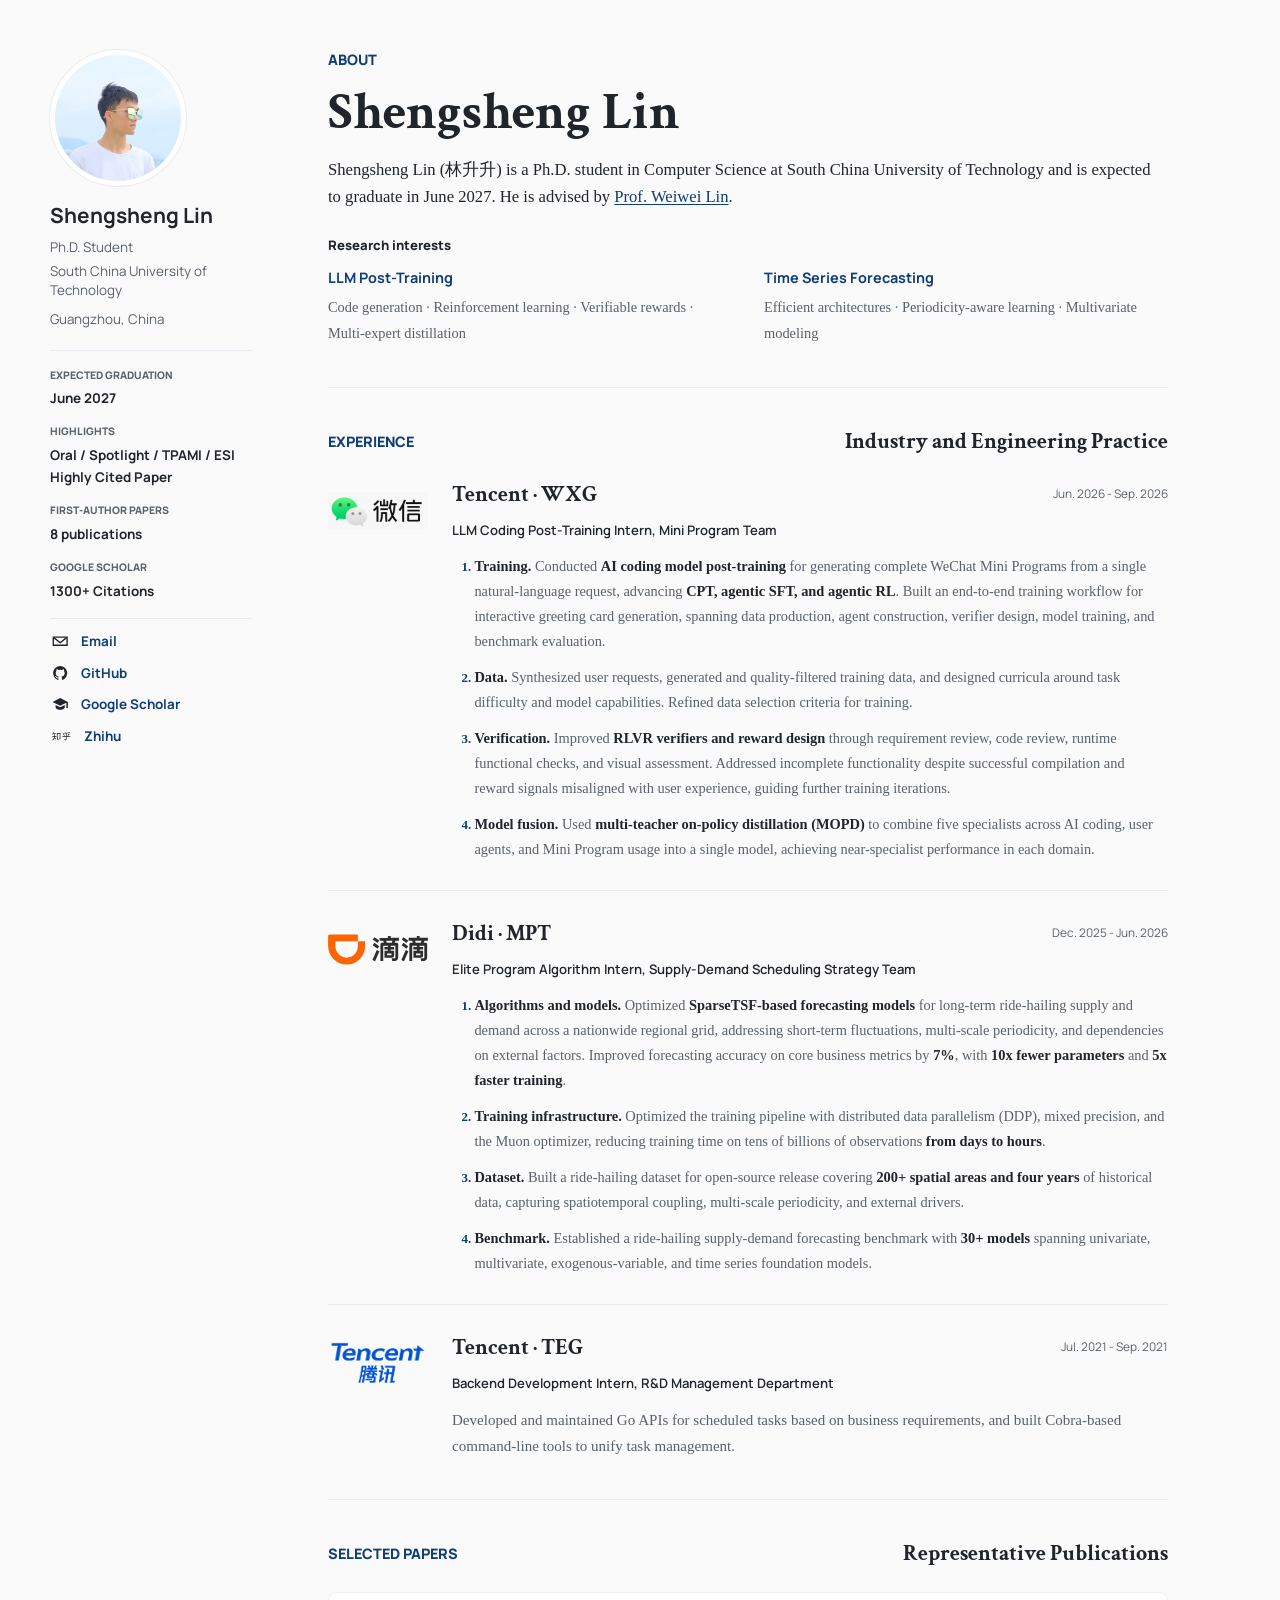
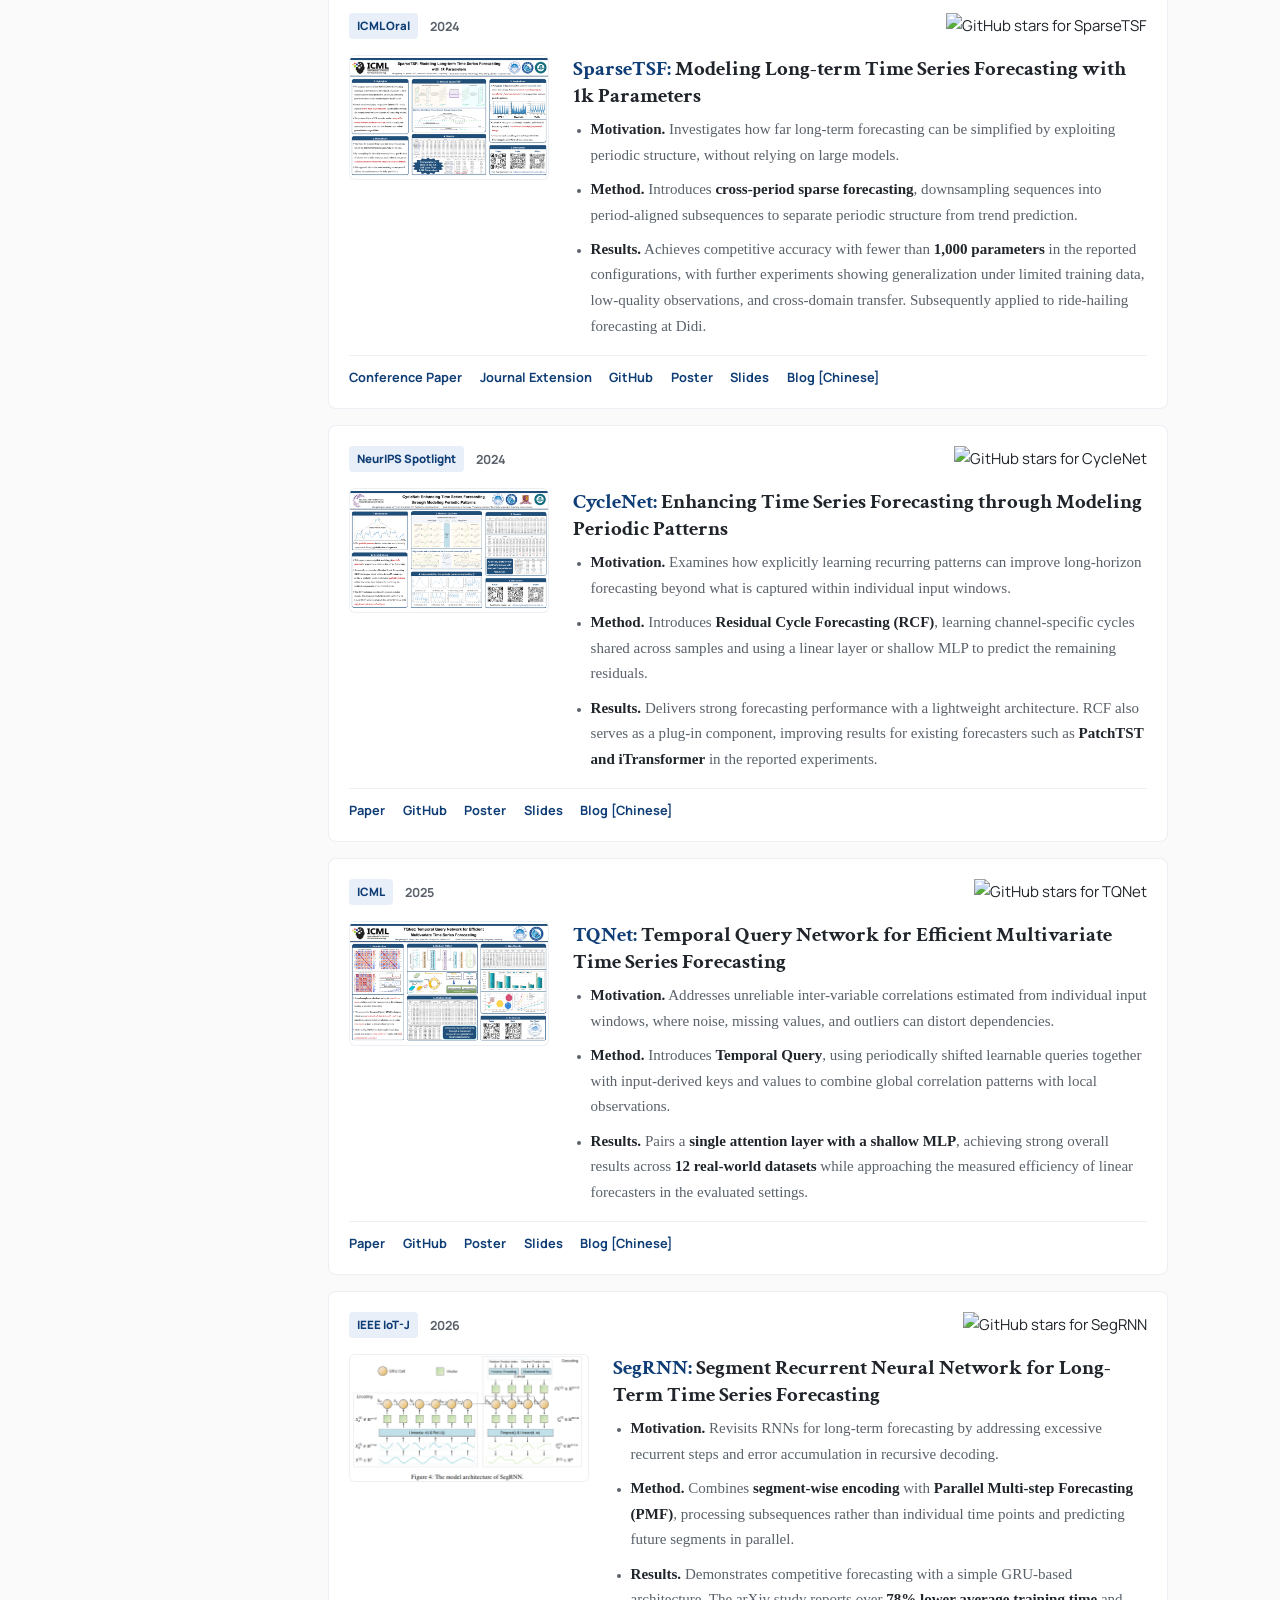
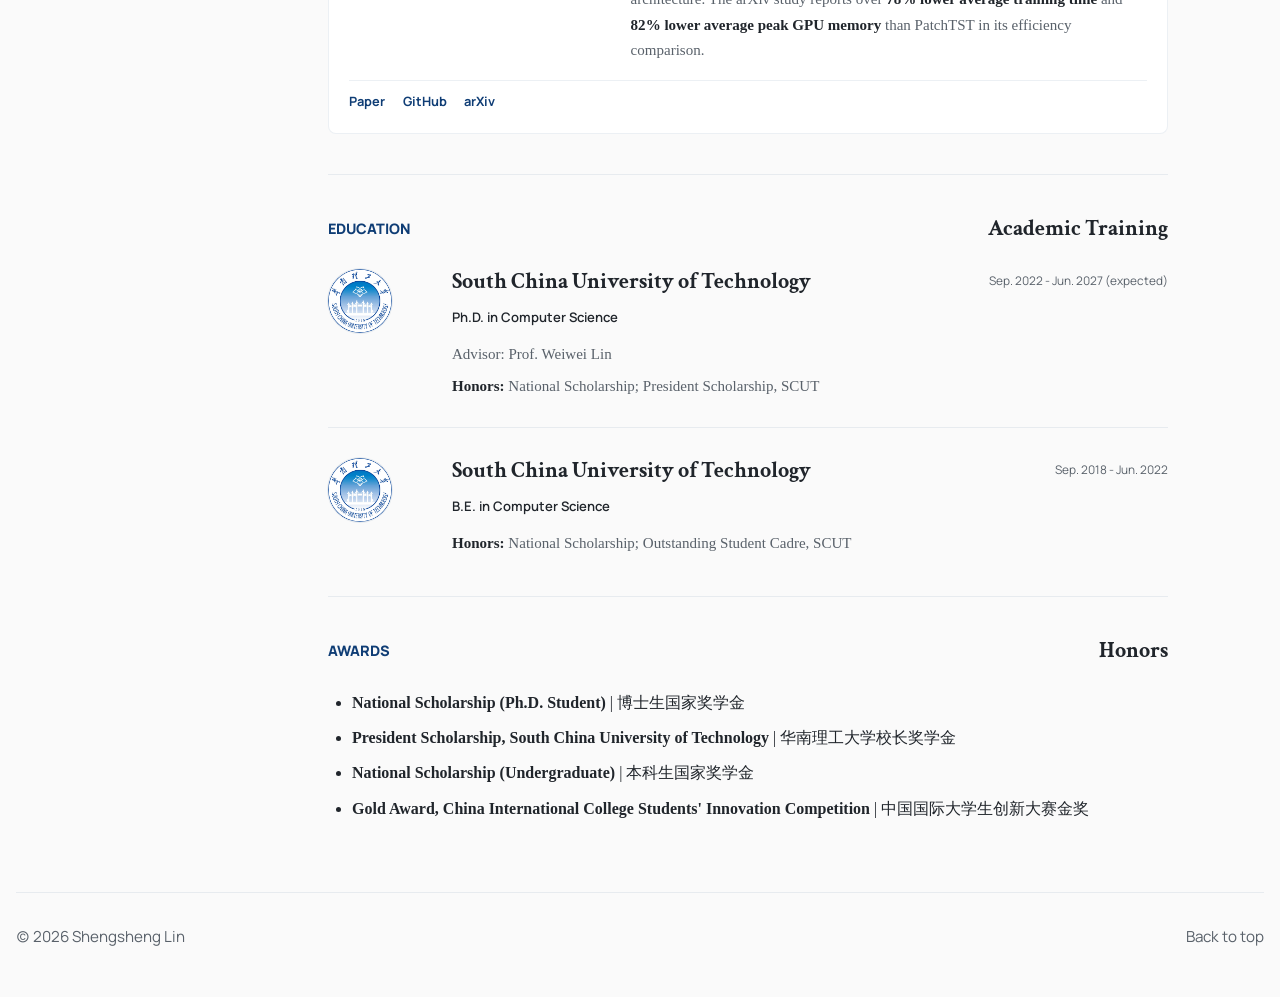
==== commit 92158532: "Update citation count to 1300+" ====
--- a/index.html
+++ b/index.html
@@ -43,7 +43,7 @@
           </div>
           <div>
             <dt>Google Scholar</dt>
-            <dd>1200+ Citations</dd>
+            <dd>1300+ Citations</dd>
           </div>
         </dl>
         <div class="intro-side-links" id="contact">
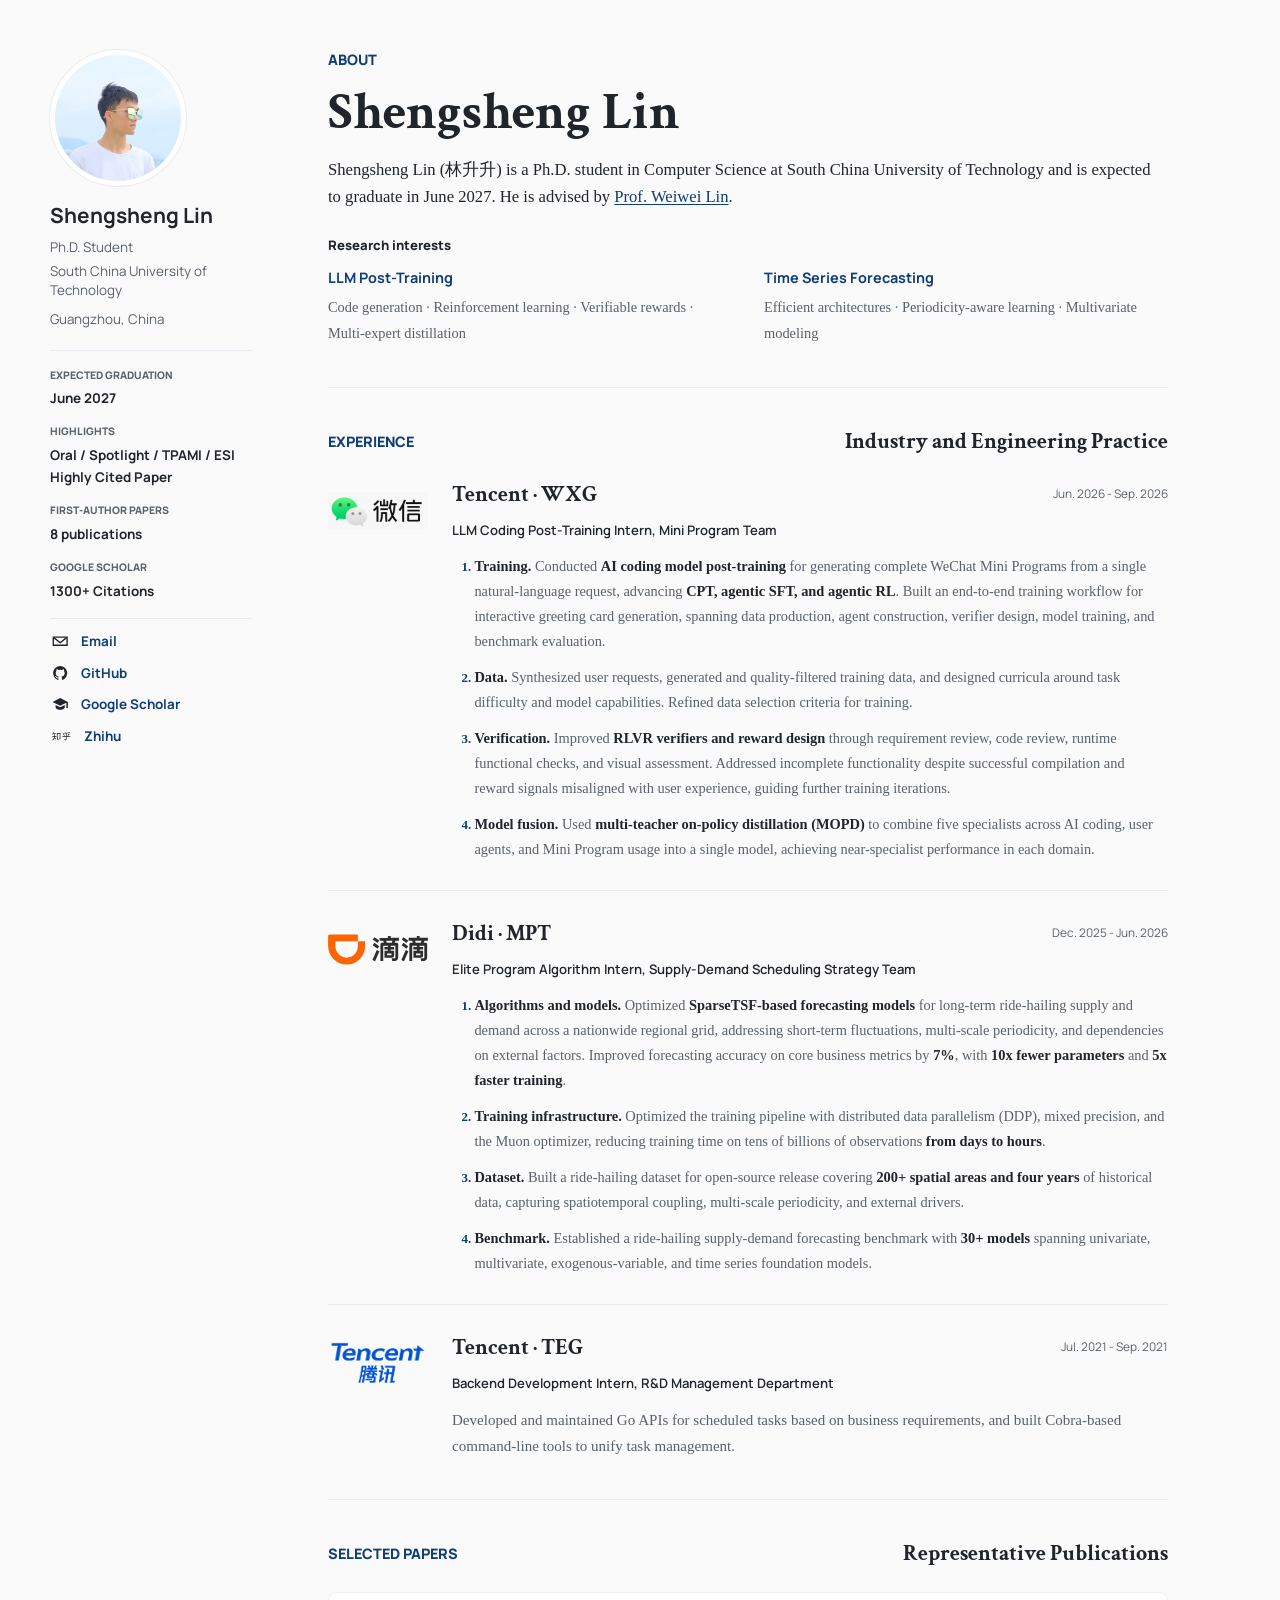
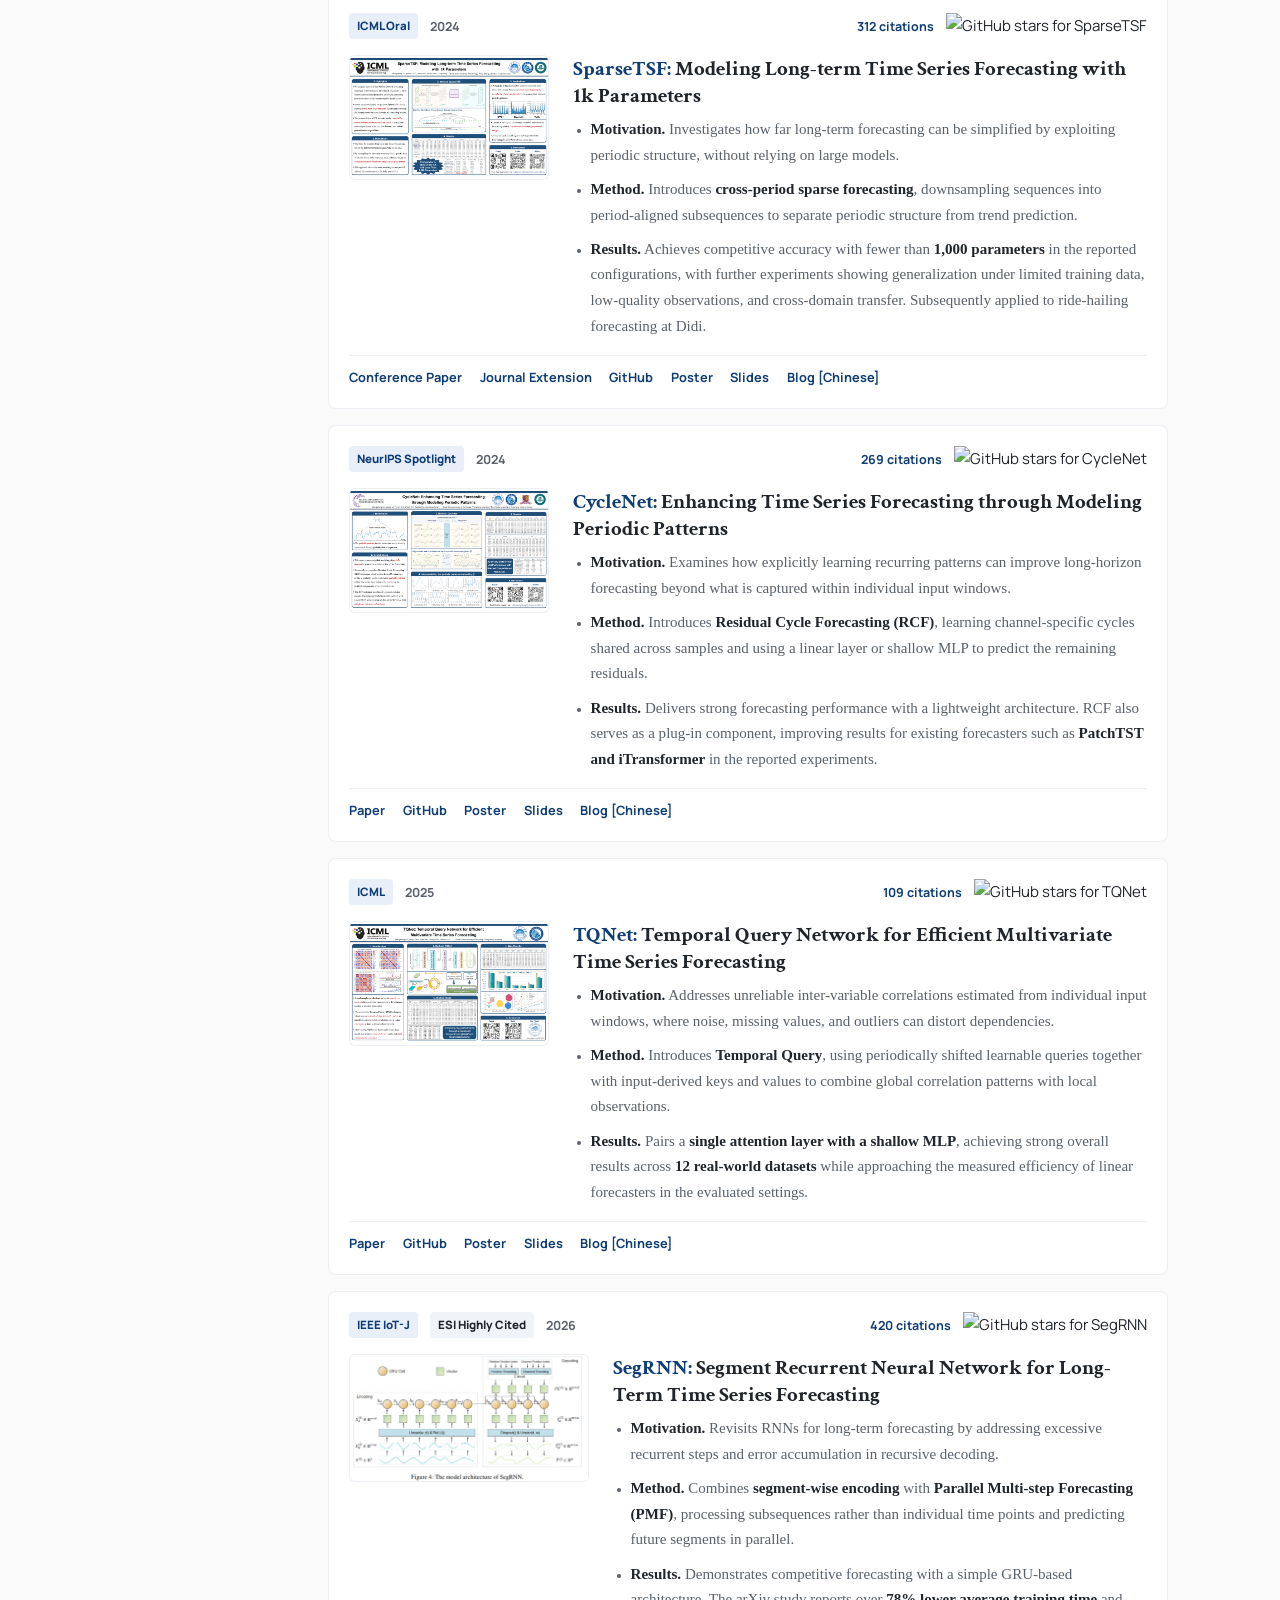
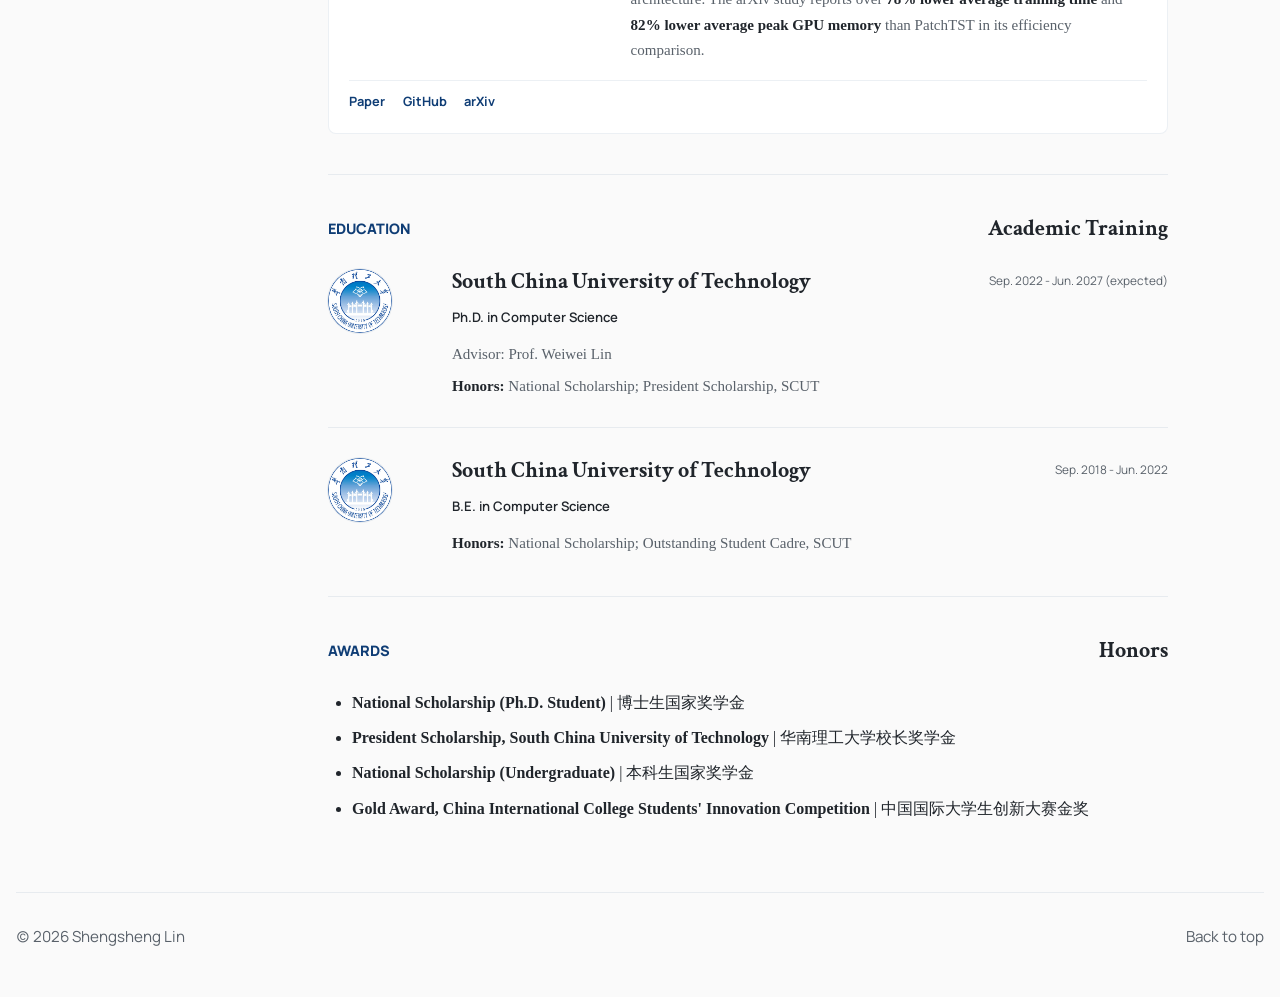
==== commit 52e34b0d: "Add publication citation counts and SegRNN ESI badge" ====
--- a/index.html
+++ b/index.html
@@ -14,7 +14,7 @@
       href="https://fonts.googleapis.com/css2?family=Crimson+Text:wght@400;600;700&family=Manrope:wght@400;500;600;700;800&display=swap"
       rel="stylesheet"
     />
-    <link rel="stylesheet" href="styles.css?v=20260913" />
+    <link rel="stylesheet" href="styles.css?v=20261005-2" />
   </head>
   <body>
     <main class="page-shell container" id="top">
@@ -216,9 +216,12 @@
                   <span class="badge">ICML Oral</span>
                   <span class="paper-year">2024</span>
                 </div>
-                <a class="paper-corner-badge" href="https://github.com/lss-1138/SparseTSF" target="_blank" rel="noreferrer">
-                  <img alt="GitHub stars for SparseTSF" src="https://img.shields.io/github/stars/lss-1138/SparseTSF?style=social" />
-                </a>
+                <div class="paper-metrics">
+                  <a class="paper-citations" href="https://scholar.google.com/citations?user=_qbjJbAAAAAJ&amp;hl=en" target="_blank" rel="noreferrer" title="Google Scholar: 312 citations as of Oct. 5, 2026">312 citations</a>
+                  <a class="paper-corner-badge" href="https://github.com/lss-1138/SparseTSF" target="_blank" rel="noreferrer">
+                    <img alt="GitHub stars for SparseTSF" src="https://img.shields.io/github/stars/lss-1138/SparseTSF?style=social" />
+                  </a>
+                </div>
               </div>
               <div class="paper-body">
                 <img
@@ -262,9 +265,12 @@
                   <span class="badge">NeurIPS Spotlight</span>
                   <span class="paper-year">2024</span>
                 </div>
-                <a class="paper-corner-badge" href="https://github.com/ACAT-SCUT/CycleNet" target="_blank" rel="noreferrer">
-                  <img alt="GitHub stars for CycleNet" src="https://img.shields.io/github/stars/ACAT-SCUT/CycleNet?style=social" />
-                </a>
+                <div class="paper-metrics">
+                  <a class="paper-citations" href="https://scholar.google.com/citations?user=_qbjJbAAAAAJ&amp;hl=en" target="_blank" rel="noreferrer" title="Google Scholar: 269 citations as of Oct. 5, 2026">269 citations</a>
+                  <a class="paper-corner-badge" href="https://github.com/ACAT-SCUT/CycleNet" target="_blank" rel="noreferrer">
+                    <img alt="GitHub stars for CycleNet" src="https://img.shields.io/github/stars/ACAT-SCUT/CycleNet?style=social" />
+                  </a>
+                </div>
               </div>
               <div class="paper-body">
                 <img
@@ -307,9 +313,12 @@
                   <span class="badge">ICML</span>
                   <span class="paper-year">2025</span>
                 </div>
-                <a class="paper-corner-badge" href="https://github.com/ACAT-SCUT/TQNet" target="_blank" rel="noreferrer">
-                  <img alt="GitHub stars for TQNet" src="https://img.shields.io/github/stars/ACAT-SCUT/TQNet?style=social" />
-                </a>
+                <div class="paper-metrics">
+                  <a class="paper-citations" href="https://scholar.google.com/citations?user=_qbjJbAAAAAJ&amp;hl=en" target="_blank" rel="noreferrer" title="Google Scholar: 109 citations as of Oct. 5, 2026">109 citations</a>
+                  <a class="paper-corner-badge" href="https://github.com/ACAT-SCUT/TQNet" target="_blank" rel="noreferrer">
+                    <img alt="GitHub stars for TQNet" src="https://img.shields.io/github/stars/ACAT-SCUT/TQNet?style=social" />
+                  </a>
+                </div>
               </div>
               <div class="paper-body">
                 <img
@@ -350,11 +359,15 @@
               <div class="paper-head">
                 <div class="paper-meta-line">
                   <span class="badge">IEEE IoT-J</span>
+                  <span class="badge badge-secondary">ESI Highly Cited</span>
                   <span class="paper-year">2026</span>
                 </div>
-                <a class="paper-corner-badge" href="https://github.com/lss-1138/SegRNN" target="_blank" rel="noreferrer">
-                  <img alt="GitHub stars for SegRNN" src="https://img.shields.io/github/stars/lss-1138/SegRNN?style=social" />
-                </a>
+                <div class="paper-metrics">
+                  <a class="paper-citations" href="https://scholar.google.com/citations?user=_qbjJbAAAAAJ&amp;hl=en" target="_blank" rel="noreferrer" title="Google Scholar: 420 citations as of Oct. 5, 2026">420 citations</a>
+                  <a class="paper-corner-badge" href="https://github.com/lss-1138/SegRNN" target="_blank" rel="noreferrer">
+                    <img alt="GitHub stars for SegRNN" src="https://img.shields.io/github/stars/lss-1138/SegRNN?style=social" />
+                  </a>
+                </div>
               </div>
               <div class="paper-body paper-body-wide-figure">
                 <img
--- a/styles.css
+++ b/styles.css
@@ -568,8 +568,18 @@
 
 .paper-meta-line {
   display: flex;
+  min-width: 0;
   align-items: center;
   flex-wrap: wrap;
+  gap: 0.75rem;
+}
+
+.paper-metrics {
+  display: flex;
+  align-items: center;
+  justify-content: flex-end;
+  flex-shrink: 0;
+  min-height: 1.6rem;
   gap: 0.75rem;
 }
 
@@ -594,6 +604,18 @@
   color: var(--text-soft);
   font-size: 0.78rem;
   font-weight: 700;
+}
+
+.paper-citations {
+  color: var(--accent);
+  font-size: 0.78rem;
+  font-weight: 700;
+  white-space: nowrap;
+}
+
+.paper-citations:hover,
+.paper-citations:focus-visible {
+  text-decoration: underline;
 }
 
 .paper-content h3 {
@@ -1048,6 +1070,12 @@
     gap: 0.45rem;
   }
 
+  .paper-metrics {
+    flex-direction: column;
+    align-items: flex-end;
+    gap: 0.35rem;
+  }
+
   .experience-logo:not(.experience-logo-round) {
     max-width: 92px;
   }
